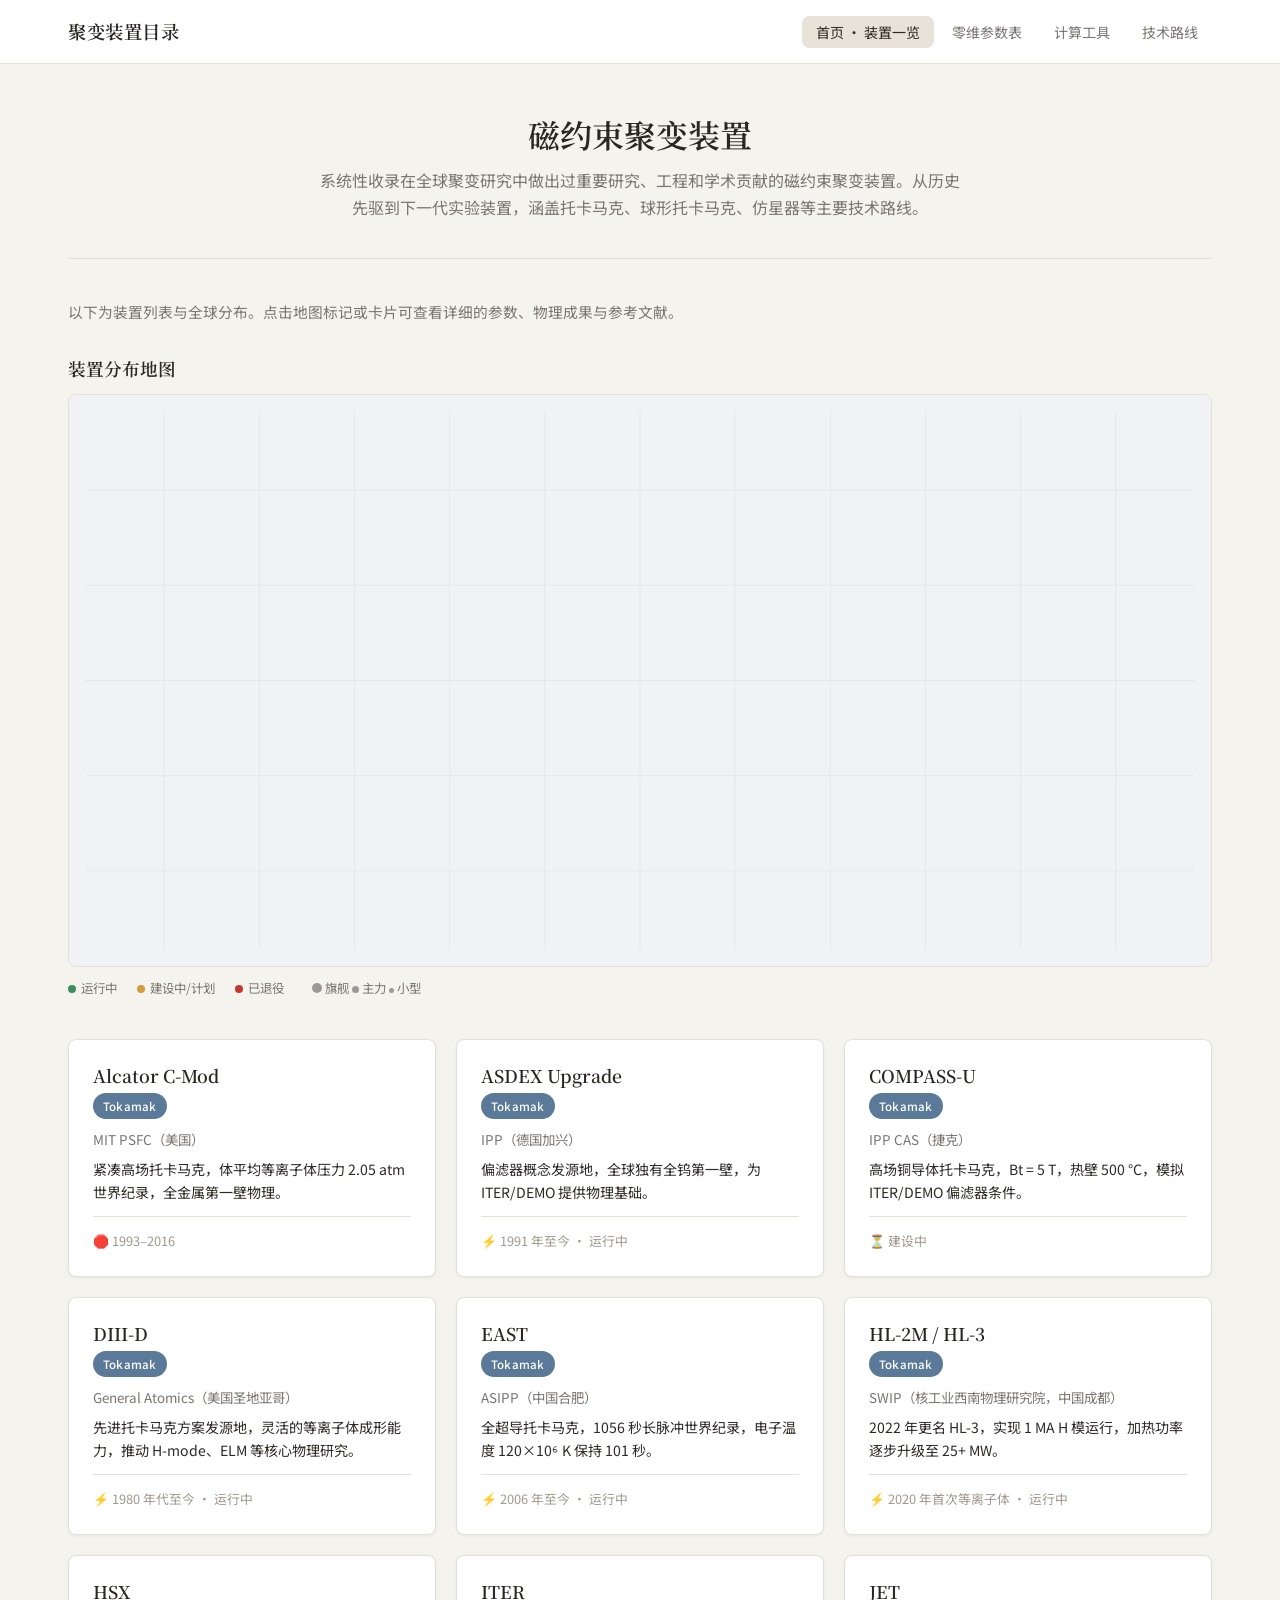
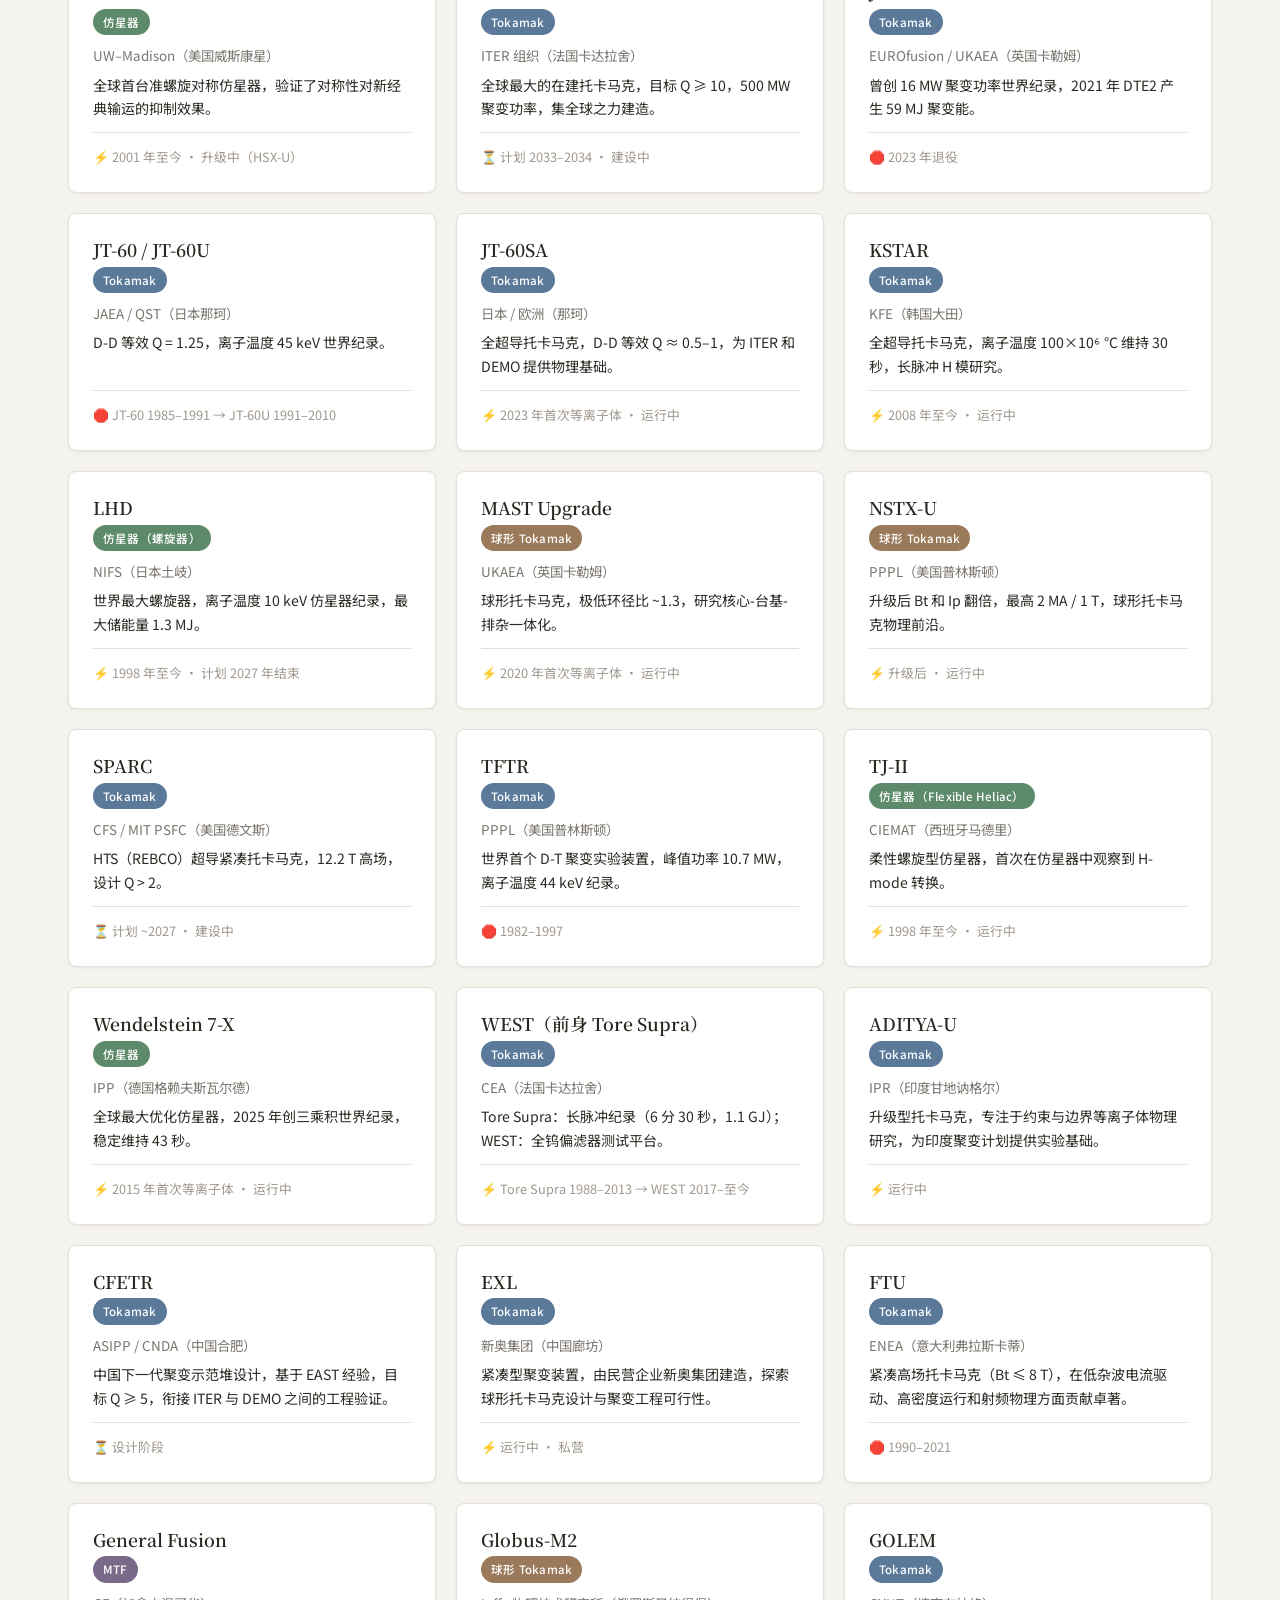
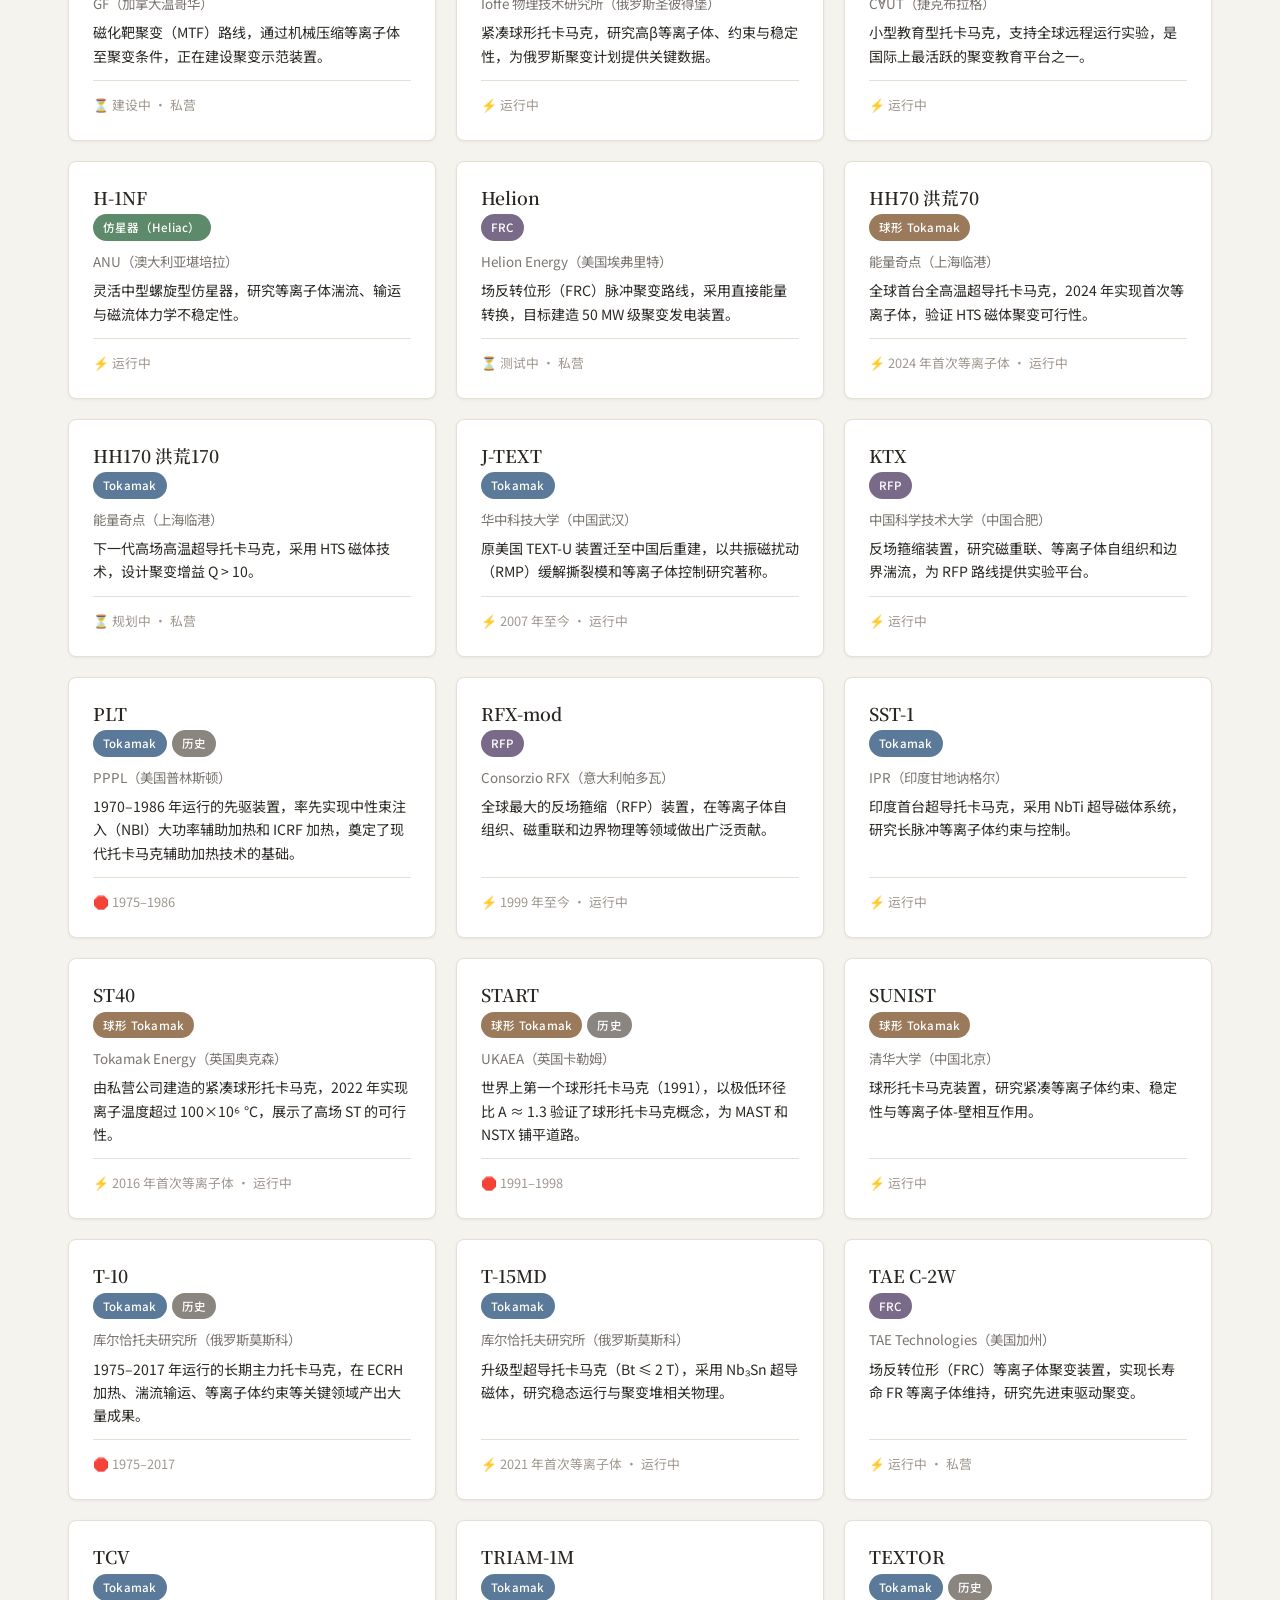
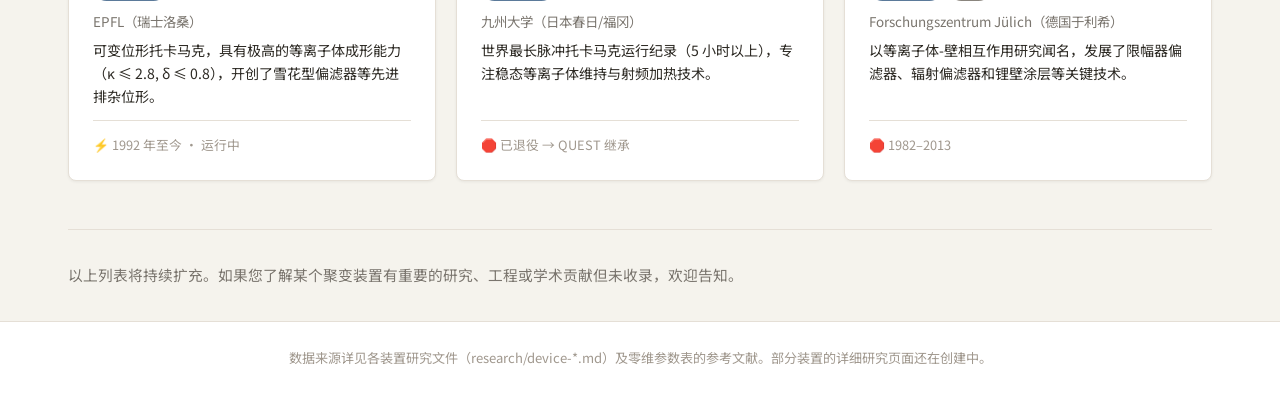
==== index.html @ 0c925d20 "标记加大+白边框+新增TRIAM-1M/EXL 标记尺寸全面增大: large=4, medium=3, small=2.5 (增大~25%) 新增白色描边 (rgba(255,255,255,0.8" ====
<!DOCTYPE html>
<html lang="zh-CN">
<head>
  <meta charset="UTF-8">
  <meta name="viewport" content="width=device-width, initial-scale=1.0">
  <title>聚变装置目录</title>
  <link rel="preconnect" href="https://fonts.googleapis.com">
  <link rel="preconnect" href="https://fonts.gstatic.com" crossorigin>
  <link href="https://fonts.googleapis.com/css2?family=Noto+Sans+SC:wght@400;500;600&family=Noto+Serif+SC:wght@600;700&display=swap" rel="stylesheet">
  <link rel="stylesheet" href="css/style.css">
  <style>
    .tag-alternative { background: #7a6a8a; }
    .tag-frc { background: #8a5a7a; }
  </style>
</head>
<body>
  <header>
    <div class="container">
      <h1><a href="index.html">聚变装置目录</a></h1>
      <nav>
        <ul>
          <li><a href="index.html" class="active">首页 · 装置一览</a></li>
          <li><a href="pages/zero-d-parameters.html">零维参数表</a></li>
          <li><a href="pages/tools.html">计算工具</a></li>
          <li><a href="pages/technology-comparison.html">技术路线</a></li>
        </ul>
      </nav>
    </div>
  </header>

  <main class="container">
    <div class="hero">
      <h2>磁约束聚变装置</h2>
      <p>系统性收录在全球聚变研究中做出过重要研究、工程和学术贡献的磁约束聚变装置。从历史先驱到下一代实验装置，涵盖托卡马克、球形托卡马克、仿星器等主要技术路线。</p>
    </div>

    <div class="section-intro">
      <p>以下为装置列表与全球分布。点击地图标记或卡片可查看详细的参数、物理成果与参考文献。</p>
    </div>

    <!-- ====== Interactive World Map ====== -->
    <div style="margin-bottom:40px;">
      <h3 style="font-size:1.1rem;margin-bottom:12px;">装置分布地图</h3>
      <div id="map-container" style="position:relative;border:1px solid var(--border);border-radius:var(--radius);overflow:hidden;background:#f0f2f5;">
        <svg id="world-map" width="100%" viewBox="-180 -90 360 180" preserveAspectRatio="xMidYMid meet" style="display:block;">
        </svg>
        <!-- Tooltip -->
        <div id="map-tooltip" style="display:none;position:absolute;padding:8px 12px;background:#2d2a24;color:#fff;border-radius:6px;font-size:0.82rem;line-height:1.5;pointer-events:none;z-index:50;box-shadow:0 4px 12px rgba(0,0,0,0.2);max-width:220px;"></div>
      </div>
      <div style="display:flex;gap:20px;flex-wrap:wrap;margin-top:10px;font-size:0.78rem;color:var(--text-secondary);">
        <span><span style="display:inline-block;width:8px;height:8px;border-radius:50%;background:#3d8c5e;margin-right:5px;"></span>运行中</span>
        <span><span style="display:inline-block;width:8px;height:8px;border-radius:50%;background:#d49a3d;margin-right:5px;"></span>建设中/计划</span>
        <span><span style="display:inline-block;width:8px;height:8px;border-radius:50%;background:#c0392b;margin-right:5px;"></span>已退役</span>
        <span style="margin-left:8px;"><span style="display:inline-block;width:10px;height:10px;border-radius:50%;background:#999;margin-right:3px;"></span>旗舰  <span style="display:inline-block;width:7px;height:7px;border-radius:50%;background:#999;margin-right:3px;"></span>主力  <span style="display:inline-block;width:5px;height:5px;border-radius:50%;background:#999;margin-right:3px;"></span>小型</span>
      </div>
    </div>

    <div class="device-grid">
      <!-- ====== Current / Recent ====== -->

      <div class="device-card">
        <h3><a href="../research/device-alcator-cmod.md">Alcator C-Mod</a></h3>
        <div class="tags"><span class="tag tag-tokamak">Tokamak</span></div>
        <div class="org">MIT PSFC（美国）</div>
        <div class="desc">紧凑高场托卡马克，体平均等离子体压力 2.05 atm 世界纪录，全金属第一壁物理。</div>
        <div class="status">🛑 1993–2016</div>
      </div>

      <div class="device-card">
        <h3><a href="../research/device-asdex-u.md">ASDEX Upgrade</a></h3>
        <div class="tags"><span class="tag tag-tokamak">Tokamak</span></div>
        <div class="org">IPP（德国加兴）</div>
        <div class="desc">偏滤器概念发源地，全球独有全钨第一壁，为 ITER/DEMO 提供物理基础。</div>
        <div class="status">⚡ 1991 年至今 · 运行中</div>
      </div>

      <div class="device-card">
        <h3><a href="../research/device-compass-u.md">COMPASS-U</a></h3>
        <div class="tags"><span class="tag tag-tokamak">Tokamak</span></div>
        <div class="org">IPP CAS（捷克）</div>
        <div class="desc">高场铜导体托卡马克，Bt = 5 T，热壁 500 °C，模拟 ITER/DEMO 偏滤器条件。</div>
        <div class="status">⏳ 建设中</div>
      </div>

      <div class="device-card">
        <h3><a href="../research/device-diiid.md">DIII-D</a></h3>
        <div class="tags"><span class="tag tag-tokamak">Tokamak</span></div>
        <div class="org">General Atomics（美国圣地亚哥）</div>
        <div class="desc">先进托卡马克方案发源地，灵活的等离子体成形能力，推动 H-mode、ELM 等核心物理研究。</div>
        <div class="status">⚡ 1980 年代至今 · 运行中</div>
      </div>

      <div class="device-card">
        <h3><a href="../research/device-east.md">EAST</a></h3>
        <div class="tags"><span class="tag tag-tokamak">Tokamak</span></div>
        <div class="org">ASIPP（中国合肥）</div>
        <div class="desc">全超导托卡马克，1056 秒长脉冲世界纪录，电子温度 120×10⁶ K 保持 101 秒。</div>
        <div class="status">⚡ 2006 年至今 · 运行中</div>
      </div>

      <div class="device-card">
        <h3><a href="../research/device-hl2m.md">HL-2M / HL-3</a></h3>
        <div class="tags"><span class="tag tag-tokamak">Tokamak</span></div>
        <div class="org">SWIP（核工业西南物理研究院，中国成都）</div>
        <div class="desc">2022 年更名 HL-3，实现 1 MA H 模运行，加热功率逐步升级至 25+ MW。</div>
        <div class="status">⚡ 2020 年首次等离子体 · 运行中</div>
      </div>

      <div class="device-card">
        <h3><a href="../research/device-hsx.md">HSX</a></h3>
        <div class="tags"><span class="tag tag-stellarator">仿星器</span></div>
        <div class="org">UW–Madison（美国威斯康星）</div>
        <div class="desc">全球首台准螺旋对称仿星器，验证了对称性对新经典输运的抑制效果。</div>
        <div class="status">⚡ 2001 年至今 · 升级中（HSX-U）</div>
      </div>

      <div class="device-card">
        <h3><a href="../research/device-iter.md">ITER</a></h3>
        <div class="tags"><span class="tag tag-tokamak">Tokamak</span></div>
        <div class="org">ITER 组织（法国卡达拉舍）</div>
        <div class="desc">全球最大的在建托卡马克，目标 Q ≥ 10，500 MW 聚变功率，集全球之力建造。</div>
        <div class="status">⏳ 计划 2033–2034 · 建设中</div>
      </div>

      <div class="device-card">
        <h3><a href="../research/device-jet.md">JET</a></h3>
        <div class="tags"><span class="tag tag-tokamak">Tokamak</span></div>
        <div class="org">EUROfusion / UKAEA（英国卡勒姆）</div>
        <div class="desc">曾创 16 MW 聚变功率世界纪录，2021 年 DTE2 产生 59 MJ 聚变能。</div>
        <div class="status">🛑 2023 年退役</div>
      </div>

      <div class="device-card">
        <h3><a href="../research/device-jt60.md">JT-60 / JT-60U</a></h3>
        <div class="tags"><span class="tag tag-tokamak">Tokamak</span></div>
        <div class="org">JAEA / QST（日本那珂）</div>
        <div class="desc">D-D 等效 Q = 1.25，离子温度 45 keV 世界纪录。</div>
        <div class="status">🛑 JT-60 1985–1991 → JT-60U 1991–2010</div>
      </div>

      <div class="device-card">
        <h3><a href="../research/device-jt60sa.md">JT-60SA</a></h3>
        <div class="tags"><span class="tag tag-tokamak">Tokamak</span></div>
        <div class="org">日本 / 欧洲（那珂）</div>
        <div class="desc">全超导托卡马克，D-D 等效 Q ≈ 0.5–1，为 ITER 和 DEMO 提供物理基础。</div>
        <div class="status">⚡ 2023 年首次等离子体 · 运行中</div>
      </div>

      <div class="device-card">
        <h3><a href="../research/device-kstar.md">KSTAR</a></h3>
        <div class="tags"><span class="tag tag-tokamak">Tokamak</span></div>
        <div class="org">KFE（韩国大田）</div>
        <div class="desc">全超导托卡马克，离子温度 100×10⁶ °C 维持 30 秒，长脉冲 H 模研究。</div>
        <div class="status">⚡ 2008 年至今 · 运行中</div>
      </div>

      <div class="device-card">
        <h3><a href="../research/device-lhd.md">LHD</a></h3>
        <div class="tags"><span class="tag tag-stellarator">仿星器（螺旋器）</span></div>
        <div class="org">NIFS（日本土岐）</div>
        <div class="desc">世界最大螺旋器，离子温度 10 keV 仿星器纪录，最大储能量 1.3 MJ。</div>
        <div class="status">⚡ 1998 年至今 · 计划 2027 年结束</div>
      </div>

      <div class="device-card">
        <h3><a href="../research/device-mast-u.md">MAST Upgrade</a></h3>
        <div class="tags"><span class="tag tag-spherical">球形 Tokamak</span></div>
        <div class="org">UKAEA（英国卡勒姆）</div>
        <div class="desc">球形托卡马克，极低环径比 ~1.3，研究核心-台基-排杂一体化。</div>
        <div class="status">⚡ 2020 年首次等离子体 · 运行中</div>
      </div>

      <div class="device-card">
        <h3><a href="../research/device-nstxu.md">NSTX-U</a></h3>
        <div class="tags"><span class="tag tag-spherical">球形 Tokamak</span></div>
        <div class="org">PPPL（美国普林斯顿）</div>
        <div class="desc">升级后 Bt 和 Ip 翻倍，最高 2 MA / 1 T，球形托卡马克物理前沿。</div>
        <div class="status">⚡ 升级后 · 运行中</div>
      </div>

      <div class="device-card">
        <h3><a href="../research/device-sparc.md">SPARC</a></h3>
        <div class="tags"><span class="tag tag-tokamak">Tokamak</span></div>
        <div class="org">CFS / MIT PSFC（美国德文斯）</div>
        <div class="desc">HTS（REBCO）超导紧凑托卡马克，12.2 T 高场，设计 Q > 2。</div>
        <div class="status">⏳ 计划 ~2027 · 建设中</div>
      </div>

      <div class="device-card">
        <h3><a href="../research/device-tftr.md">TFTR</a></h3>
        <div class="tags"><span class="tag tag-tokamak">Tokamak</span></div>
        <div class="org">PPPL（美国普林斯顿）</div>
        <div class="desc">世界首个 D-T 聚变实验装置，峰值功率 10.7 MW，离子温度 44 keV 纪录。</div>
        <div class="status">🛑 1982–1997</div>
      </div>

      <div class="device-card">
        <h3><a href="../research/device-tj2.md">TJ-II</a></h3>
        <div class="tags"><span class="tag tag-stellarator">仿星器（Flexible Heliac）</span></div>
        <div class="org">CIEMAT（西班牙马德里）</div>
        <div class="desc">柔性螺旋型仿星器，首次在仿星器中观察到 H-mode 转换。</div>
        <div class="status">⚡ 1998 年至今 · 运行中</div>
      </div>

      <div class="device-card">
        <h3><a href="../research/device-w7x.md">Wendelstein 7-X</a></h3>
        <div class="tags"><span class="tag tag-stellarator">仿星器</span></div>
        <div class="org">IPP（德国格赖夫斯瓦尔德）</div>
        <div class="desc">全球最大优化仿星器，2025 年创三乘积世界纪录，稳定维持 43 秒。</div>
        <div class="status">⚡ 2015 年首次等离子体 · 运行中</div>
      </div>

      <div class="device-card">
        <h3><a href="../research/device-west.md">WEST（前身 Tore Supra）</a></h3>
        <div class="tags"><span class="tag tag-tokamak">Tokamak</span></div>
        <div class="org">CEA（法国卡达拉舍）</div>
        <div class="desc">Tore Supra：长脉冲纪录（6 分 30 秒，1.1 GJ）；WEST：全钨偏滤器测试平台。</div>
        <div class="status">⚡ Tore Supra 1988–2013 → WEST 2017–至今</div>
      </div>

      <!-- ====== Additional Notable Devices ====== -->

      <div class="device-card">
        <h3>ADITYA-U</h3>
        <div class="tags"><span class="tag tag-tokamak">Tokamak</span></div>
        <div class="org">IPR（印度甘地讷格尔）</div>
        <div class="desc">升级型托卡马克，专注于约束与边界等离子体物理研究，为印度聚变计划提供实验基础。</div>
        <div class="status">⚡ 运行中</div>
      </div>

      <div class="device-card">
        <h3>CFETR</h3>
        <div class="tags"><span class="tag tag-tokamak">Tokamak</span></div>
        <div class="org">ASIPP / CNDA（中国合肥）</div>
        <div class="desc">中国下一代聚变示范堆设计，基于 EAST 经验，目标 Q ≥ 5，衔接 ITER 与 DEMO 之间的工程验证。</div>
        <div class="status">⏳ 设计阶段</div>
      </div>

      <div class="device-card">
        <h3>EXL</h3>
        <div class="tags"><span class="tag tag-tokamak">Tokamak</span></div>
        <div class="org">新奥集团（中国廊坊）</div>
        <div class="desc">紧凑型聚变装置，由民营企业新奥集团建造，探索球形托卡马克设计与聚变工程可行性。</div>
        <div class="status">⚡ 运行中 · 私营</div>
      </div>

      <div class="device-card">
        <h3>FTU</h3>
        <div class="tags"><span class="tag tag-tokamak">Tokamak</span></div>
        <div class="org">ENEA（意大利弗拉斯卡蒂）</div>
        <div class="desc">紧凑高场托卡马克（Bt ≤ 8 T），在低杂波电流驱动、高密度运行和射频物理方面贡献卓著。</div>
        <div class="status">🛑 1990–2021</div>
      </div>

      <div class="device-card">
        <h3>General Fusion</h3>
        <div class="tags"><span class="tag tag-alternative">MTF</span></div>
        <div class="org">GF（加拿大温哥华）</div>
        <div class="desc">磁化靶聚变（MTF）路线，通过机械压缩等离子体至聚变条件，正在建设聚变示范装置。</div>
        <div class="status">⏳ 建设中 · 私营</div>
      </div>

      <div class="device-card">
        <h3>Globus-M2</h3>
        <div class="tags"><span class="tag tag-spherical">球形 Tokamak</span></div>
        <div class="org">Ioffe 物理技术研究所（俄罗斯圣彼得堡）</div>
        <div class="desc">紧凑球形托卡马克，研究高β等离子体、约束与稳定性，为俄罗斯聚变计划提供关键数据。</div>
        <div class="status">⚡ 运行中</div>
      </div>

      <div class="device-card">
        <h3>GOLEM</h3>
        <div class="tags"><span class="tag tag-tokamak">Tokamak</span></div>
        <div class="org">ČVUT（捷克布拉格）</div>
        <div class="desc">小型教育型托卡马克，支持全球远程运行实验，是国际上最活跃的聚变教育平台之一。</div>
        <div class="status">⚡ 运行中</div>
      </div>

      <div class="device-card">
        <h3>H-1NF</h3>
        <div class="tags"><span class="tag tag-stellarator">仿星器（Heliac）</span></div>
        <div class="org">ANU（澳大利亚堪培拉）</div>
        <div class="desc">灵活中型螺旋型仿星器，研究等离子体湍流、输运与磁流体力学不稳定性。</div>
        <div class="status">⚡ 运行中</div>
      </div>

      <div class="device-card">
        <h3>Helion</h3>
        <div class="tags"><span class="tag tag-alternative">FRC</span></div>
        <div class="org">Helion Energy（美国埃弗里特）</div>
        <div class="desc">场反转位形（FRC）脉冲聚变路线，采用直接能量转换，目标建造 50 MW 级聚变发电装置。</div>
        <div class="status">⏳ 测试中 · 私营</div>
      </div>

      <div class="device-card">
        <h3>HH70 洪荒70</h3>
        <div class="tags"><span class="tag tag-spherical">球形 Tokamak</span></div>
        <div class="org">能量奇点（上海临港）</div>
        <div class="desc">全球首台全高温超导托卡马克，2024 年实现首次等离子体，验证 HTS 磁体聚变可行性。</div>
        <div class="status">⚡ 2024 年首次等离子体 · 运行中</div>
      </div>

      <div class="device-card">
        <h3>HH170 洪荒170</h3>
        <div class="tags"><span class="tag tag-tokamak">Tokamak</span></div>
        <div class="org">能量奇点（上海临港）</div>
        <div class="desc">下一代高场高温超导托卡马克，采用 HTS 磁体技术，设计聚变增益 Q > 10。</div>
        <div class="status">⏳ 规划中 · 私营</div>
      </div>

      <div class="device-card">
        <h3>J-TEXT</h3>
        <div class="tags"><span class="tag tag-tokamak">Tokamak</span></div>
        <div class="org">华中科技大学（中国武汉）</div>
        <div class="desc">原美国 TEXT-U 装置迁至中国后重建，以共振磁扰动（RMP）缓解撕裂模和等离子体控制研究著称。</div>
        <div class="status">⚡ 2007 年至今 · 运行中</div>
      </div>

      <div class="device-card">
        <h3>KTX</h3>
        <div class="tags"><span class="tag tag-rfp">RFP</span></div>
        <div class="org">中国科学技术大学（中国合肥）</div>
        <div class="desc">反场箍缩装置，研究磁重联、等离子体自组织和边界湍流，为 RFP 路线提供实验平台。</div>
        <div class="status">⚡ 运行中</div>
      </div>

      <div class="device-card">
        <h3>PLT</h3>
        <div class="tags"><span class="tag tag-tokamak">Tokamak</span><span class="tag tag-historical">历史</span></div>
        <div class="org">PPPL（美国普林斯顿）</div>
        <div class="desc">1970–1986 年运行的先驱装置，率先实现中性束注入（NBI）大功率辅助加热和 ICRF 加热，奠定了现代托卡马克辅助加热技术的基础。</div>
        <div class="status">🛑 1975–1986</div>
      </div>

      <div class="device-card">
        <h3>RFX-mod</h3>
        <div class="tags"><span class="tag tag-rfp">RFP</span></div>
        <div class="org">Consorzio RFX（意大利帕多瓦）</div>
        <div class="desc">全球最大的反场箍缩（RFP）装置，在等离子体自组织、磁重联和边界物理等领域做出广泛贡献。</div>
        <div class="status">⚡ 1999 年至今 · 运行中</div>
      </div>

      <div class="device-card">
        <h3>SST-1</h3>
        <div class="tags"><span class="tag tag-tokamak">Tokamak</span></div>
        <div class="org">IPR（印度甘地讷格尔）</div>
        <div class="desc">印度首台超导托卡马克，采用 NbTi 超导磁体系统，研究长脉冲等离子体约束与控制。</div>
        <div class="status">⚡ 运行中</div>
      </div>

      <div class="device-card">
        <h3>ST40</h3>
        <div class="tags"><span class="tag tag-spherical">球形 Tokamak</span></div>
        <div class="org">Tokamak Energy（英国奥克森）</div>
        <div class="desc">由私营公司建造的紧凑球形托卡马克，2022 年实现离子温度超过 100×10⁶ °C，展示了高场 ST 的可行性。</div>
        <div class="status">⚡ 2016 年首次等离子体 · 运行中</div>
      </div>

      <div class="device-card">
        <h3>START</h3>
        <div class="tags"><span class="tag tag-spherical">球形 Tokamak</span><span class="tag tag-historical">历史</span></div>
        <div class="org">UKAEA（英国卡勒姆）</div>
        <div class="desc">世界上第一个球形托卡马克（1991），以极低环径比 A ≈ 1.3 验证了球形托卡马克概念，为 MAST 和 NSTX 铺平道路。</div>
        <div class="status">🛑 1991–1998</div>
      </div>

      <div class="device-card">
        <h3>SUNIST</h3>
        <div class="tags"><span class="tag tag-spherical">球形 Tokamak</span></div>
        <div class="org">清华大学（中国北京）</div>
        <div class="desc">球形托卡马克装置，研究紧凑等离子体约束、稳定性与等离子体-壁相互作用。</div>
        <div class="status">⚡ 运行中</div>
      </div>

      <div class="device-card">
        <h3>T-10</h3>
        <div class="tags"><span class="tag tag-tokamak">Tokamak</span><span class="tag tag-historical">历史</span></div>
        <div class="org">库尔恰托夫研究所（俄罗斯莫斯科）</div>
        <div class="desc">1975–2017 年运行的长期主力托卡马克，在 ECRH 加热、湍流输运、等离子体约束等关键领域产出大量成果。</div>
        <div class="status">🛑 1975–2017</div>
      </div>

      <div class="device-card">
        <h3>T-15MD</h3>
        <div class="tags"><span class="tag tag-tokamak">Tokamak</span></div>
        <div class="org">库尔恰托夫研究所（俄罗斯莫斯科）</div>
        <div class="desc">升级型超导托卡马克（Bt ≤ 2 T），采用 Nb₃Sn 超导磁体，研究稳态运行与聚变堆相关物理。</div>
        <div class="status">⚡ 2021 年首次等离子体 · 运行中</div>
      </div>

      <div class="device-card">
        <h3>TAE C-2W</h3>
        <div class="tags"><span class="tag tag-alternative">FRC</span></div>
        <div class="org">TAE Technologies（美国加州）</div>
        <div class="desc">场反转位形（FRC）等离子体聚变装置，实现长寿命 FR 等离子体维持，研究先进束驱动聚变。</div>
        <div class="status">⚡ 运行中 · 私营</div>
      </div>

      <div class="device-card">
        <h3>TCV</h3>
        <div class="tags"><span class="tag tag-tokamak">Tokamak</span></div>
        <div class="org">EPFL（瑞士洛桑）</div>
        <div class="desc">可变位形托卡马克，具有极高的等离子体成形能力（κ ≤ 2.8, δ ≤ 0.8），开创了雪花型偏滤器等先进排杂位形。</div>
        <div class="status">⚡ 1992 年至今 · 运行中</div>
      </div>

      <div class="device-card">
        <h3>TRIAM-1M</h3>
        <div class="tags"><span class="tag tag-tokamak">Tokamak</span></div>
        <div class="org">九州大学（日本春日/福冈）</div>
        <div class="desc">世界最长脉冲托卡马克运行纪录（5 小时以上），专注稳态等离子体维持与射频加热技术。</div>
        <div class="status">🛑 已退役 → QUEST 继承</div>
      </div>

      <div class="device-card">
        <h3>TEXTOR</h3>
        <div class="tags"><span class="tag tag-tokamak">Tokamak</span><span class="tag tag-historical">历史</span></div>
        <div class="org">Forschungszentrum Jülich（德国于利希）</div>
        <div class="desc">以等离子体-壁相互作用研究闻名，发展了限幅器偏滤器、辐射偏滤器和锂壁涂层等关键技术。</div>
        <div class="status">🛑 1982–2013</div>
      </div>

    </div>

    <div class="section-intro" style="margin-top: 48px; padding-top: 32px; border-top: 1px solid var(--border);">
      <p>以上列表将持续扩充。如果您了解某个聚变装置有重要的研究、工程或学术贡献但未收录，欢迎告知。</p>
    </div>

  </main>

  <footer>
    <p>数据来源详见各装置研究文件（research/device-*.md）及零维参数表的参考文献。部分装置的详细研究页面还在创建中。</p>
  </footer>

  <script>
  'use strict';

  /* ==================================================================
   *  装置世界地图 — Natural Earth 110m 海岸线 + 交互式标记
   * ================================================================ */

  /* ---- 装置数据 (名称, 经度, 纬度, 链接, 状态标记) ---- */
  /* ---- 装置数据 (按规模分级, 同址错开, 含新增装置) ---- */
  var DEVICES = [
    // ===== large: 旗舰级 =====
    {name:'ITER',        lon:5.76,  lat:43.69, href:'../research/device-iter.md',  org:'Cadarache',       status:'building', size:'large'},
    {name:'JET',         lon:-1.23, lat:51.66, href:'../research/device-jet.md',   org:'Culham, UK',      status:'retired',  size:'large'},
    {name:'W7‑X',        lon:13.39, lat:54.09, href:'../research/device-w7x.md',   org:'IPP Greifswald',  status:'active',   size:'large'},
    {name:'LHD',         lon:137.18,lat:35.35, href:'../research/device-lhd.md',   org:'NIFS, Toki',      status:'active',   size:'large'},
    {name:'JT‑60SA',     lon:140.48,lat:36.46, href:'../research/device-jt60sa.md',org:'Naka, Japan',     status:'active',   size:'large'},
    {name:'EAST',        lon:117.28,lat:31.85, href:'../research/device-east.md',  org:'ASIPP, Hefei',    status:'active',   size:'large'},
    {name:'SPARC',       lon:-71.61,lat:42.53, href:'../research/device-sparc.md', org:'CFS, Devens',     status:'building', size:'large'},
    {name:'DIII‑D',      lon:-117.23,lat:32.88,href:'../research/device-diiid.md', org:'GA, San Diego',   status:'active',   size:'large'},
    {name:'KSTAR',       lon:127.38,lat:36.36, href:'../research/device-kstar.md', org:'KFE, Daejeon',    status:'active',   size:'large'},

    // ===== medium: 主力装置 =====
    {name:'ASDEX Upgrade',lon:11.67,lat:48.26, href:'../research/device-asdex-u.md',org:'IPP Garching',   status:'active',  size:'medium'},
    {name:'Alcator C‑Mod',lon:-71.09,lat:42.36,href:'../research/device-alcator-cmod.md',org:'MIT PSFC', status:'retired',size:'medium'},
    {name:'NSTX‑U',      lon:-74.68,lat:40.33, href:'../research/device-nstxu.md', org:'PPPL, Princeton',status:'active',  size:'medium'},
    {name:'MAST Upgrade', lon:-1.26,lat:51.65, href:'../research/device-mast-u.md',org:'Culham, UK',      status:'active',  size:'medium'},
    {name:'HL‑2M/HL‑3',  lon:103.99,lat:30.57, href:'../research/device-hl2m.md',  org:'SWIP, Chengdu',  status:'active',  size:'medium'},
    {name:'TCV',         lon:6.57, lat:46.52, href:'../research/device-tcv.md',    org:'EPFL, Lausanne', status:'active',  size:'medium'},
    {name:'WEST',        lon:5.74, lat:43.68, href:'../research/device-west.md',   org:'CEA Cadarache',  status:'active',  size:'medium'},
    {name:'RFX‑mod',     lon:11.90,lat:45.41, href:'../research/device-rfx-mod.md',org:'CNR, Padova',    status:'active',  size:'medium'},
    {name:'COMPASS‑U',   lon:14.47,lat:50.08, href:'../research/device-compass-u.md',org:'IPP CAS, Praha',status:'building',size:'medium'},
    {name:'T‑15MD',      lon:37.60,lat:55.73, href:'../research/device-t15md.md',  org:'Kurchatov',      status:'active',  size:'medium'},
    {name:'SST‑1',       lon:72.62,lat:23.19, href:'../research/device-sst1.md',   org:'IPR, Gandhinagar',status:'active',size:'medium'},
    {name:'Globus‑M2',   lon:30.32,lat:59.97, href:'../research/device-globus-m2.md',org:'Ioffe, SPb',   status:'active',  size:'medium'},
    {name:'CFETR',       lon:117.26,lat:31.83, href:'../research/device-cfetr.md', org:'ASIPP / CNDA',   status:'building',size:'medium'},

    // ===== small: 历史/小型/专项 =====
    {name:'JT‑60U',      lon:140.46,lat:36.47, href:'../research/device-jt60.md',  org:'JAEA, Naka',     status:'retired', size:'small'},
    {name:'TFTR',        lon:-74.70,lat:40.37, href:'../research/device-tftr.md',  org:'PPPL, Princeton',status:'retired', size:'small'},
    {name:'TJ‑II',       lon:-3.69, lat:40.46, href:'../research/device-tj2.md',   org:'CIEMAT, Madrid', status:'active',  size:'small'},
    {name:'FTU',         lon:12.68, lat:41.81, href:'../research/device-ftu.md',   org:'ENEA, Frascati', status:'retired', size:'small'},
    {name:'HSX',         lon:-89.41,lat:43.07, href:'../research/device-hsx.md',   org:'UW‑Madison',     status:'active',  size:'small'},
    {name:'J‑TEXT',      lon:114.32,lat:30.52, href:'../research/device-jtext.md', org:'HUST, Wuhan',    status:'active',  size:'small'},
    {name:'ST40',        lon:-1.26, lat:51.75, href:'../research/device-st40.md',  org:'Tokamak Energy', status:'active',  size:'small'},
    {name:'T‑10',        lon:37.62, lat:55.75, href:'../research/device-t10.md',   org:'Kurchatov',      status:'retired', size:'small'},
    {name:'TEXTOR',      lon:6.36,  lat:50.92, href:'../research/device-textor.md',org:'FZ Jülich',      status:'retired', size:'small'},
    {name:'PLT',         lon:-74.65,lat:40.35, href:'../research/device-plt.md',   org:'PPPL, Princeton',status:'retired', size:'small'},
    {name:'START',       lon:-1.28, lat:51.64, href:'../research/device-start.md', org:'Culham, UK',     status:'retired', size:'small'},
    {name:'ADITYA‑U',    lon:72.63, lat:23.20, href:'../research/device-aditya.md',org:'IPR, Gandhinagar',status:'active',size:'small'},
    {name:'SUNIST',      lon:116.33,lat:40.00, href:'../research/device-sunist.md',org:'Tsinghua, Beijing',status:'active',size:'small'},
    {name:'HH70 洪荒70', lon:121.93,lat:30.88, href:'../research/device-hh70.md',  org:'能量奇点, 上海临港', status:'active',  size:'small'},
    {name:'HH170 洪荒170',lon:121.91,lat:30.87, href:'../research/device-hh170.md', org:'能量奇点, 上海临港', status:'building',size:'small'},
    {name:'KTX',         lon:117.27,lat:31.84, href:'../research/device-ktx.md',   org:'USTC, Hefei',    status:'active',  size:'small'},
    {name:'H‑1NF',       lon:149.10,lat:-35.27,href:'../research/device-h1nf.md',  org:'ANU, Canberra',  status:'active',  size:'small'},
    {name:'TAE C‑2W',    lon:-117.66,lat:33.68,href:'../research/device-tae.md',   org:'TAE, Foothill Ranch',status:'active',size:'small'},
    {name:'Helion',      lon:-122.20,lat:47.98,href:'../research/device-helion.md', org:'Helion, Everett',status:'building',size:'small'},
    {name:'General Fusion',lon:-123.12,lat:49.28,href:'../research/device-gf.md',  org:'GF, Vancouver',  status:'building',size:'small'},
    {name:'GOLEM',       lon:14.42, lat:50.10, href:'../research/device-golem.md', org:'ČVUT, Prague',   status:'active',  size:'small'},
    {name:'TRIAM‑1M',    lon:130.47,lat:33.53, href:'../research/device-triam.md',  org:'九州大学, 福冈',   status:'retired',size:'small'},
    {name:'EXL',         lon:116.70,lat:39.52, href:'../research/device-exl.md',    org:'新奥集团, 廊坊',   status:'active',  size:'small'}
  ];

  /* ---- 标记大小: 缩小尺寸减少重叠 ---- */
  var SIZE_R = { large: 4, medium: 3, small: 2.5 };

  /* ---- 状态颜色 ---- */
  var STATUS_COLORS = {
    active:   '#3d8c5e',
    building: '#d49a3d',
    retired:  '#c0392b'
  };
  var STATUS_LABELS = {
    active:   '⚡ 运行中',
    building: '⏳ 建设中/计划',
    retired:  '🛑 已退役'
  };

  /* ---- 地图渲染 ---- */
  function renderMap() {
    var svg = document.getElementById('world-map');
    if (!svg) return;
    var ns = 'http://www.w3.org/2000/svg';
    svg.innerHTML = '';
    var tooltip = document.getElementById('map-tooltip');
    var container = document.getElementById('map-container');

    // ---- 经纬网格 ----
    var gridG = svg.appendChild(document.createElementNS(ns, 'g'));
    gridG.setAttribute('stroke', '#e0e2df'); gridG.setAttribute('stroke-width', '0.2');
    for (var lon = -180; lon <= 180; lon += 30) {
      var l = document.createElementNS(ns, 'line');
      l.setAttribute('x1', lon); l.setAttribute('y1', -85);
      l.setAttribute('x2', lon); l.setAttribute('y2', 85);
      gridG.appendChild(l);
    }
    for (var lat = -60; lat <= 60; lat += 30) {
      var l = document.createElementNS(ns, 'line');
      l.setAttribute('x1', -175); l.setAttribute('y1', -lat);
      l.setAttribute('x2', 175); l.setAttribute('y2', -lat);
      gridG.appendChild(l);
    }

    // ---- 海岸线 (加载自外置数据) ----
    var coastPath = svg.appendChild(document.createElementNS(ns, 'path'));
    coastPath.setAttribute('fill', '#d5d8d3');
    coastPath.setAttribute('stroke', '#b8bbb6');
    coastPath.setAttribute('stroke-width', '0.3');
    coastPath.setAttribute('stroke-linejoin', 'round');

    function placeMarkers() {
      var sc = STATUS_COLORS;
      DEVICES.forEach(function(d) {
        var g = document.createElementNS(ns, 'g');
        g.style.cursor = 'pointer';
        var cx = d.lon, cy = -d.lat;
        var color = sc[d.status] || sc.active;
        var rB = SIZE_R[d.size] || SIZE_R.small;

        // Hover 光晕 (半透明显示)
        var halo = g.appendChild(document.createElementNS(ns, 'circle'));
        halo.setAttribute('cx',cx); halo.setAttribute('cy',cy);
        halo.setAttribute('r', rB * 3); halo.setAttribute('fill',color);
        halo.setAttribute('opacity','0'); halo.style.transition='opacity 0.2s';

        // 主标记圆 (白色描边增强对比度)
        var c = g.appendChild(document.createElementNS(ns, 'circle'));
        c.setAttribute('cx',cx); c.setAttribute('cy',cy);
        c.setAttribute('r', rB); c.setAttribute('fill',color);
        c.setAttribute('stroke','rgba(255,255,255,0.8)'); c.setAttribute('stroke-width','0.8');
        c.style.transition='r 0.15s';

        // 点击区域
        var hit = g.appendChild(document.createElementNS(ns, 'circle'));
        hit.setAttribute('cx',cx); hit.setAttribute('cy',cy);
        hit.setAttribute('r', rB * 4); hit.setAttribute('fill','transparent');

        g.addEventListener('mouseenter', function() {
          c.setAttribute('r', rB * 1.5);
          halo.setAttribute('opacity','0.25');
          tooltip.innerHTML = '<div style="font-weight:600;margin-bottom:2px;">'+d.name+'</div>'
            +'<div style="font-size:0.76rem;opacity:0.8;">'+d.org+'</div>'
            +'<div style="font-size:0.76rem;margin-top:2px;">'+(STATUS_LABELS[d.status]||'')+'</div>';
          tooltip.style.display='block';
        });
        g.addEventListener('mousemove', function(e) {
          var rect = container.getBoundingClientRect();
          var x = e.clientX - rect.left + 16, y = e.clientY - rect.top - 12;
          var tw = Math.min(tooltip.offsetWidth||200, 220);
          var th = tooltip.offsetHeight||60;
          if (x+tw > rect.width-8) x = e.clientX - rect.left - tw - 16;
          if (y+th > rect.height-8) y = rect.height - th - 8;
          if (y < 8) y = 8;
          tooltip.style.left = x+'px'; tooltip.style.top = y+'px';
        });
        g.addEventListener('mouseleave', function() {
          c.setAttribute('r', rB);
          halo.setAttribute('opacity','0');
          tooltip.style.display='none';
        });
        g.addEventListener('click', function() { window.location.href = d.href; });
        svg.appendChild(g);
      });
    }

    // 异步加载海岸线数据
    var xhr = new XMLHttpRequest();
    xhr.open('GET', 'data/world-coastlines.json', true);
    xhr.onload = function() {
      if (xhr.status !== 200) { placeMarkers(); return; }
      try {
        var rings = JSON.parse(xhr.responseText);
        var d = '';
        for (var i = 0; i < rings.length; i++) {
          var ring = rings[i];
          if (ring.length < 10) continue;
          d += 'M ';
          for (var j = 0; j < ring.length; j++) {
            d += ring[j][0].toFixed(2) + ',' + (-ring[j][1]).toFixed(2);
            if (j < ring.length - 1) d += ' L ';
          }
          d += ' Z ';
        }
        coastPath.setAttribute('d', d);
      } catch(e) { /* fallback: no coastlines */ }
      placeMarkers();
    };
    xhr.onerror = placeMarkers;
    xhr.send();
  }

  window.addEventListener('DOMContentLoaded', renderMap);
  window.addEventListener('resize', renderMap);
  </script>
</body>
</html>
---- css/style.css ----
/* ============================================
   聚变装置目录 — 样式表 v2
   ============================================ */

:root {
  --bg: #f5f3ed;
  --surface: #ffffff;
  --text: #2d2a24;
  --text-secondary: #7a756e;
  --text-tertiary: #a0988e;
  --border: #e5dfd6;
  --accent: #7a5c3d;
  --accent-light: #ad9278;
  --accent-subtle: #e8e2d8;
  --heading: #2a2620;
  --shadow-sm: 0 1px 3px rgba(0,0,0,0.06);
  --shadow-md: 0 4px 12px rgba(0,0,0,0.06);
  --radius: 8px;

  /* Status colors */
  --status-building: #b8913d;
  --status-operational: #4a8c6e;
  --status-retired: #8a857e;

  /* Tag colors - muted */
  --tag-tokamak: #5b7a9a;
  --tag-stellarator: #5d8a6a;
  --tag-spherical: #9a7a5a;
  --tag-rfp: #7a6a8a;
  --tag-historical: #8a857e;
}

* {
  margin: 0;
  padding: 0;
  box-sizing: border-box;
}

body {
  font-family: "Noto Sans SC", "Inter", -apple-system, BlinkMacSystemFont, "Segoe UI", "PingFang SC", "Microsoft YaHei", sans-serif;
  background: var(--bg);
  color: var(--text);
  line-height: 1.8;
  font-size: 15px;
  -webkit-font-smoothing: antialiased;
}

h1, h2, h3, h4, h5, h6 {
  font-family: "Noto Serif SC", Georgia, "Times New Roman", serif;
  font-weight: 600;
  color: var(--heading);
  line-height: 1.4;
}

.container {
  max-width: 1200px;
  margin: 0 auto;
  padding: 0 28px;
}

/* ---- Header ---- */
header {
  background: var(--surface);
  border-bottom: 1px solid var(--border);
  padding: 18px 0;
  position: sticky;
  top: 0;
  z-index: 100;
}

header .container {
  display: flex;
  align-items: center;
  justify-content: space-between;
  flex-wrap: wrap;
  gap: 8px;
}

header h1 {
  font-size: 1.15rem;
  letter-spacing: 0.03em;
}

header h1 a {
  color: var(--heading);
  text-decoration: none;
}

header h1 a:hover {
  color: var(--accent);
}

header nav ul {
  list-style: none;
  display: flex;
  gap: 4px;
}

header nav ul li a {
  color: var(--text-secondary);
  text-decoration: none;
  padding: 6px 14px;
  border-radius: var(--radius);
  font-size: 0.88rem;
  transition: background 0.2s, color 0.2s;
}

header nav ul li a:hover,
header nav ul li a.active {
  background: var(--accent-subtle);
  color: var(--text);
}

/* ---- Main ---- */
main {
  padding: 44px 0 64px;
}

/* ---- Hero ---- */
.hero {
  text-align: center;
  padding: 48px 20px 36px;
  border-bottom: 1px solid var(--border);
  margin-bottom: 40px;
}

.hero h2 {
  font-size: 2rem;
  font-weight: 600;
  color: var(--heading);
  margin-bottom: 10px;
}

.hero p {
  font-size: 1rem;
  color: var(--text-secondary);
  max-width: 640px;
  margin: 0 auto;
  line-height: 1.7;
}

/* ---- Section Intro ---- */
.section-intro {
  margin-bottom: 32px;
}

.section-intro p {
  color: var(--text-secondary);
  font-size: 0.92rem;
}

/* ---- Device Grid ---- */
.device-grid {
  display: grid;
  grid-template-columns: repeat(auto-fill, minmax(300px, 1fr));
  gap: 20px;
}

.device-card {
  background: var(--surface);
  border: 1px solid var(--border);
  border-radius: var(--radius);
  padding: 24px;
  transition: box-shadow 0.25s, transform 0.2s;
  display: flex;
  flex-direction: column;
  box-shadow: var(--shadow-sm);
}

.device-card:hover {
  box-shadow: var(--shadow-md);
  transform: translateY(-3px);
  border-color: var(--accent-light);
}

.device-card h3 {
  font-size: 1.1rem;
  margin-bottom: 4px;
}

.device-card h3 a {
  color: var(--heading);
  text-decoration: none;
}

.device-card h3 a:hover {
  color: var(--accent);
}

.device-card .name-sub {
  font-size: 0.82rem;
  color: var(--text-tertiary);
  margin-bottom: 8px;
}

.device-card .tags {
  margin-bottom: 10px;
  display: flex;
  flex-wrap: wrap;
  gap: 5px;
}

.device-card .tags .tag {
  display: inline-block;
  font-size: 0.72rem;
  padding: 3px 10px;
  border-radius: 20px;
  color: #fff;
  font-weight: 500;
  letter-spacing: 0.02em;
}

.tag-tokamak { background: var(--tag-tokamak); }
.tag-stellarator { background: var(--tag-stellarator); }
.tag-spherical { background: var(--tag-spherical); }
.tag-rfp { background: var(--tag-rfp); }
.tag-historical { background: var(--tag-historical); }

.device-card .org {
  font-size: 0.84rem;
  color: var(--text-secondary);
  margin-bottom: 8px;
  line-height: 1.5;
}

.device-card .desc {
  font-size: 0.88rem;
  color: var(--text);
  flex-grow: 1;
  line-height: 1.65;
  margin-bottom: 12px;
}

.device-card .status {
  font-size: 0.8rem;
  color: var(--text-tertiary);
  padding-top: 12px;
  border-top: 1px solid var(--border);
}

.device-card .status .coming-soon {
  font-style: italic;
  color: var(--accent-light);
}

/* ---- Placeholder Card ---- */
.device-card.placeholder {
  border-style: dashed;
  background: transparent;
}

.device-card.placeholder:hover {
  transform: none;
  border-color: var(--border);
  box-shadow: none;
}

/* ---- Table ---- */
.table-wrapper {
  overflow-x: auto;
  margin: 16px 0 32px;
  border: 1px solid var(--border);
  border-radius: var(--radius);
}

table {
  width: 100%;
  border-collapse: collapse;
  font-size: 0.84rem;
}

thead th {
  background: var(--surface);
  color: var(--text);
  padding: 10px 10px;
  text-align: center;
  font-weight: 600;
  border: 1px solid var(--border);
  white-space: nowrap;
  cursor: pointer;
  user-select: none;
  transition: background 0.15s;
}

thead th:hover {
  background: var(--accent-subtle);
}

thead th .sort-indicator {
  display: inline-block;
  margin-left: 4px;
  font-size: 0.7rem;
  color: var(--text-tertiary);
  transition: color 0.15s;
}

thead th.sorted-asc,
thead th.sorted-desc {
  background: var(--accent-subtle) !important;
}

thead th.sorted-asc .sort-indicator,
thead th.sorted-desc .sort-indicator {
  color: var(--accent);
  font-weight: 700;
  font-size: 0.78rem;
}

thead th.group-header {
  background: var(--accent-subtle);
  color: var(--heading);
}

tbody td {
  padding: 7px 10px;
  border: 1px solid var(--border);
  text-align: center;
}

tbody tr:nth-child(even) {
  background: #faf8f5;
}

tbody tr:hover {
  background: var(--accent-subtle);
}

tbody td.label {
  text-align: left;
  font-weight: 500;
  background: #f0ede6;
  position: sticky;
  left: 0;
  z-index: 5;
  white-space: nowrap;
}

tbody td sup.cite {
  font-size: 0.6rem;
  color: var(--text-tertiary);
  vertical-align: super;
  line-height: 1;
  margin-left: 1px;
}

/* ---- Filter Bar ---- */
.filter-bar {
  display: flex;
  align-items: center;
  flex-wrap: wrap;
  gap: 8px;
  margin-bottom: 24px;
  padding: 16px 20px;
  background: var(--surface);
  border: 1px solid var(--border);
  border-radius: var(--radius);
}

.filter-label {
  font-size: 0.88rem;
  color: var(--text-secondary);
  font-weight: 500;
  margin-right: 4px;
}

.filter-chip {
  display: inline-flex;
  align-items: center;
  gap: 5px;
  font-size: 0.84rem;
  padding: 6px 16px;
  border-radius: 20px;
  cursor: pointer;
  user-select: none;
  transition: all 0.2s;
  border: 1px solid var(--border);
  color: var(--text-secondary);
  background: var(--surface);
}

.filter-chip input {
  display: none;
}

.filter-chip.active {
  background: var(--accent);
  color: #fff;
  border-color: var(--accent);
}

.filter-chip:not(.active):hover {
  border-color: var(--accent-light);
  color: var(--text);
}

/* ---- Status Legend ---- */
.status-legend {
  display: flex;
  flex-wrap: wrap;
  gap: 16px;
  margin-bottom: 24px;
  padding: 14px 20px;
  background: var(--surface);
  border: 1px solid var(--border);
  border-radius: var(--radius);
  font-size: 0.84rem;
  color: var(--text-secondary);
}

.status-legend .legend-item {
  display: flex;
  align-items: center;
  gap: 7px;
}

.status-legend .legend-dot {
  display: inline-block;
  width: 10px;
  height: 10px;
  border-radius: 50%;
}

.legend-dot.building { background: var(--status-building); }
.legend-dot.operational { background: var(--status-operational); }
.legend-dot.retired { background: var(--status-retired); }

/* ---- Status row indicators ---- */
tbody tr[data-status="building"] td.label {
  border-left: 4px solid var(--status-building);
}

tbody tr[data-status="operational"] td.label {
  border-left: 4px solid var(--status-operational);
}

tbody tr[data-status="retired"] td.label {
  border-left: 4px solid var(--status-retired);
}

tbody tr[data-status="building"]:hover td.label {
  background: #f5e7d0;
}

tbody tr[data-status="operational"]:hover td.label {
  background: #d4e8da;
}

tbody tr[data-status="retired"]:hover td.label {
  background: #e8e6e2;
}

.status-dot {
  display: inline-block;
  width: 9px;
  height: 9px;
  border-radius: 50%;
  margin-right: 6px;
  vertical-align: middle;
  flex-shrink: 0;
}

.status-dot.building { background: var(--status-building); }
.status-dot.operational { background: var(--status-operational); }
.status-dot.retired { background: var(--status-retired); }

/* ---- Sub-table captions ---- */
.subtable-caption {
  text-align: center;
  font-size: 1.05rem;
  font-weight: 600;
  padding: 12px;
  background: var(--accent-subtle);
  color: var(--heading);
  border: 1px solid var(--border);
  border-bottom: none;
  margin-top: 36px;
}

.subtable-caption:first-of-type {
  margin-top: 0;
}

/* ---- Footnotes ---- */
.references {
  margin-top: 40px;
  padding: 24px;
  background: var(--surface);
  border: 1px solid var(--border);
  border-radius: var(--radius);
  box-shadow: var(--shadow-sm);
}

.references h3 {
  margin-top: 0;
  font-size: 1.1rem;
}

.references h4 {
  font-family: "Noto Sans SC", sans-serif;
  font-weight: 600;
  font-size: 0.9rem;
  margin-top: 20px;
  margin-bottom: 6px;
  color: var(--accent);
}

.references ol {
  font-size: 0.82rem;
  margin: 6px 0 0 18px;
  color: var(--text-secondary);
}

.references ol li {
  margin-bottom: 4px;
  word-break: break-all;
}

/* ---- Footer ---- */
footer {
  background: var(--surface);
  border-top: 1px solid var(--border);
  color: var(--text-tertiary);
  padding: 24px 0;
  text-align: center;
  font-size: 0.82rem;
}

footer p {
  margin: 0;
}

/* ---- Responsive ---- */
@media (max-width: 768px) {
  header .container {
    flex-direction: column;
    gap: 10px;
    text-align: center;
  }

  .device-grid {
    grid-template-columns: 1fr;
  }

  .hero {
    padding: 36px 16px 28px;
  }

  .hero h2 {
    font-size: 1.5rem;
  }

  .container {
    padding: 0 16px;
  }
}

/* ---- Print ---- */
@media print {
  header { position: static; }
  .device-card:hover { transform: none; box-shadow: none; border-color: var(--border); }
}
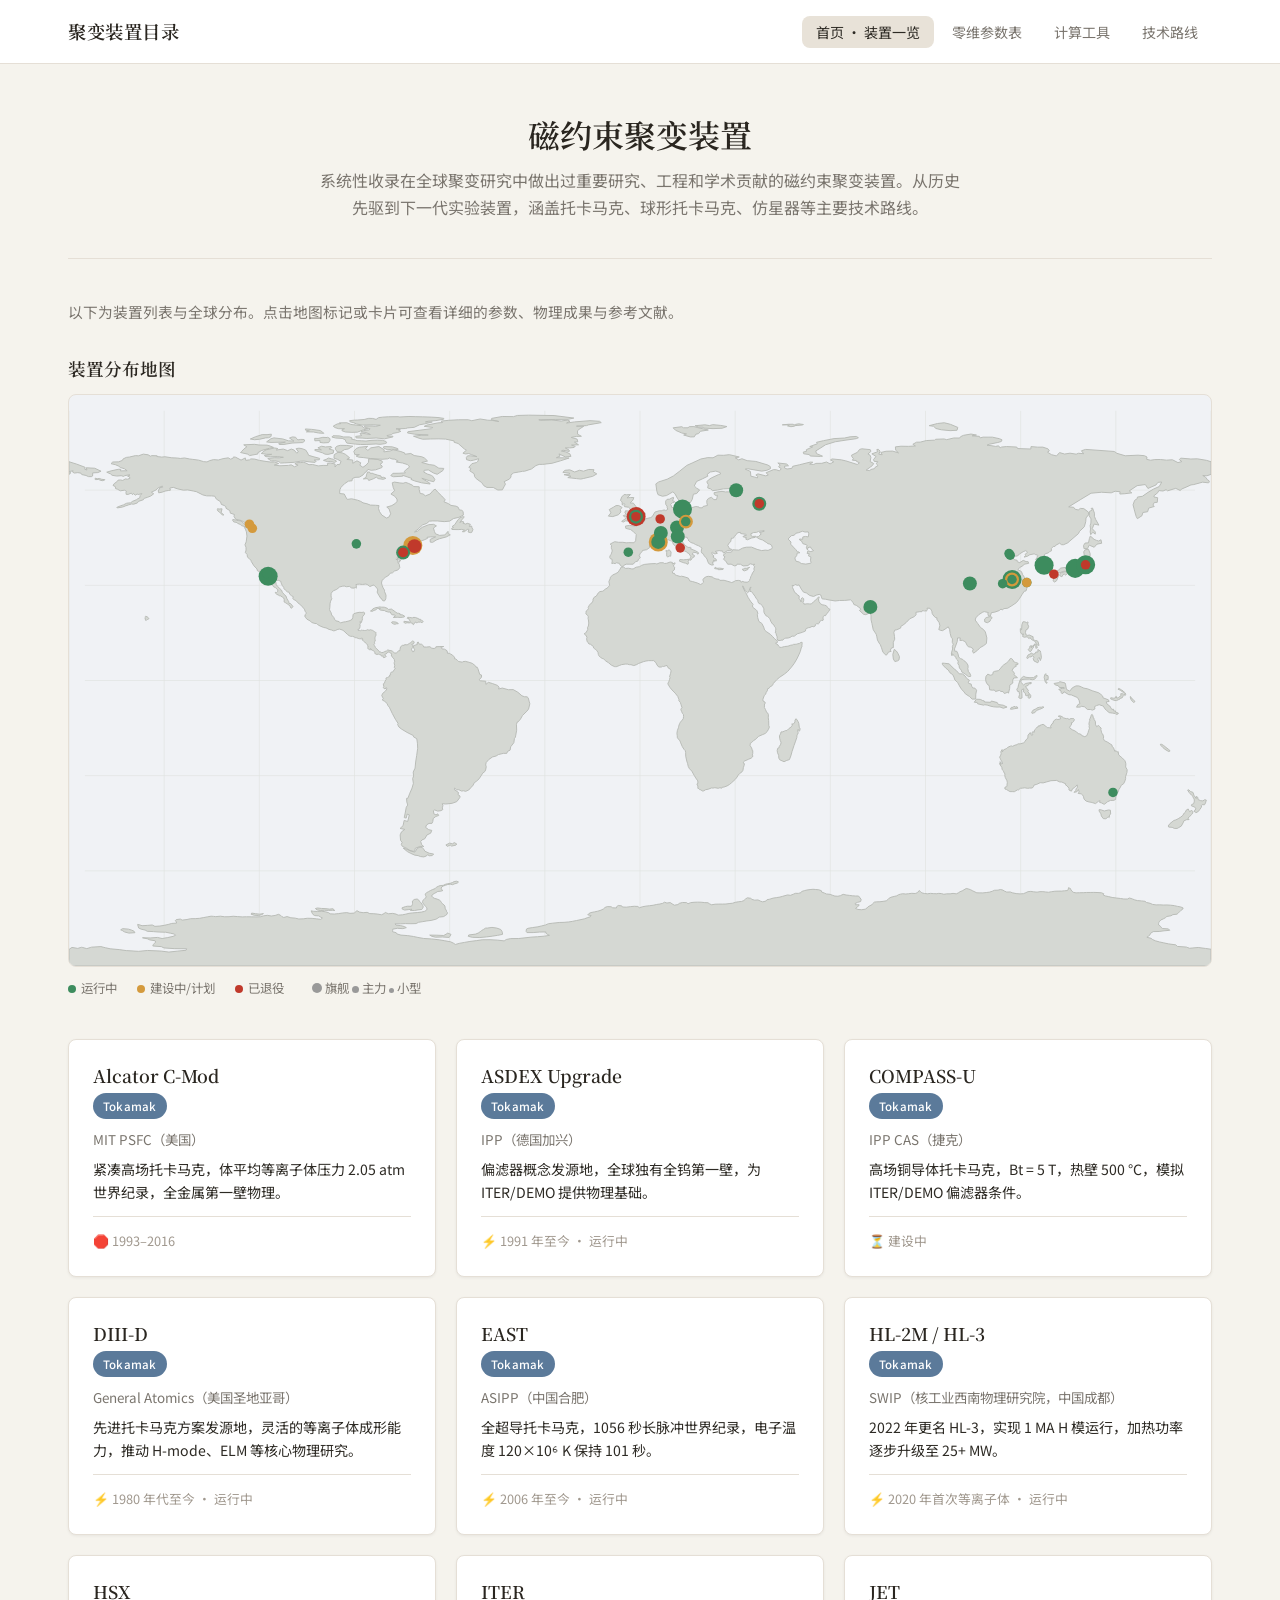
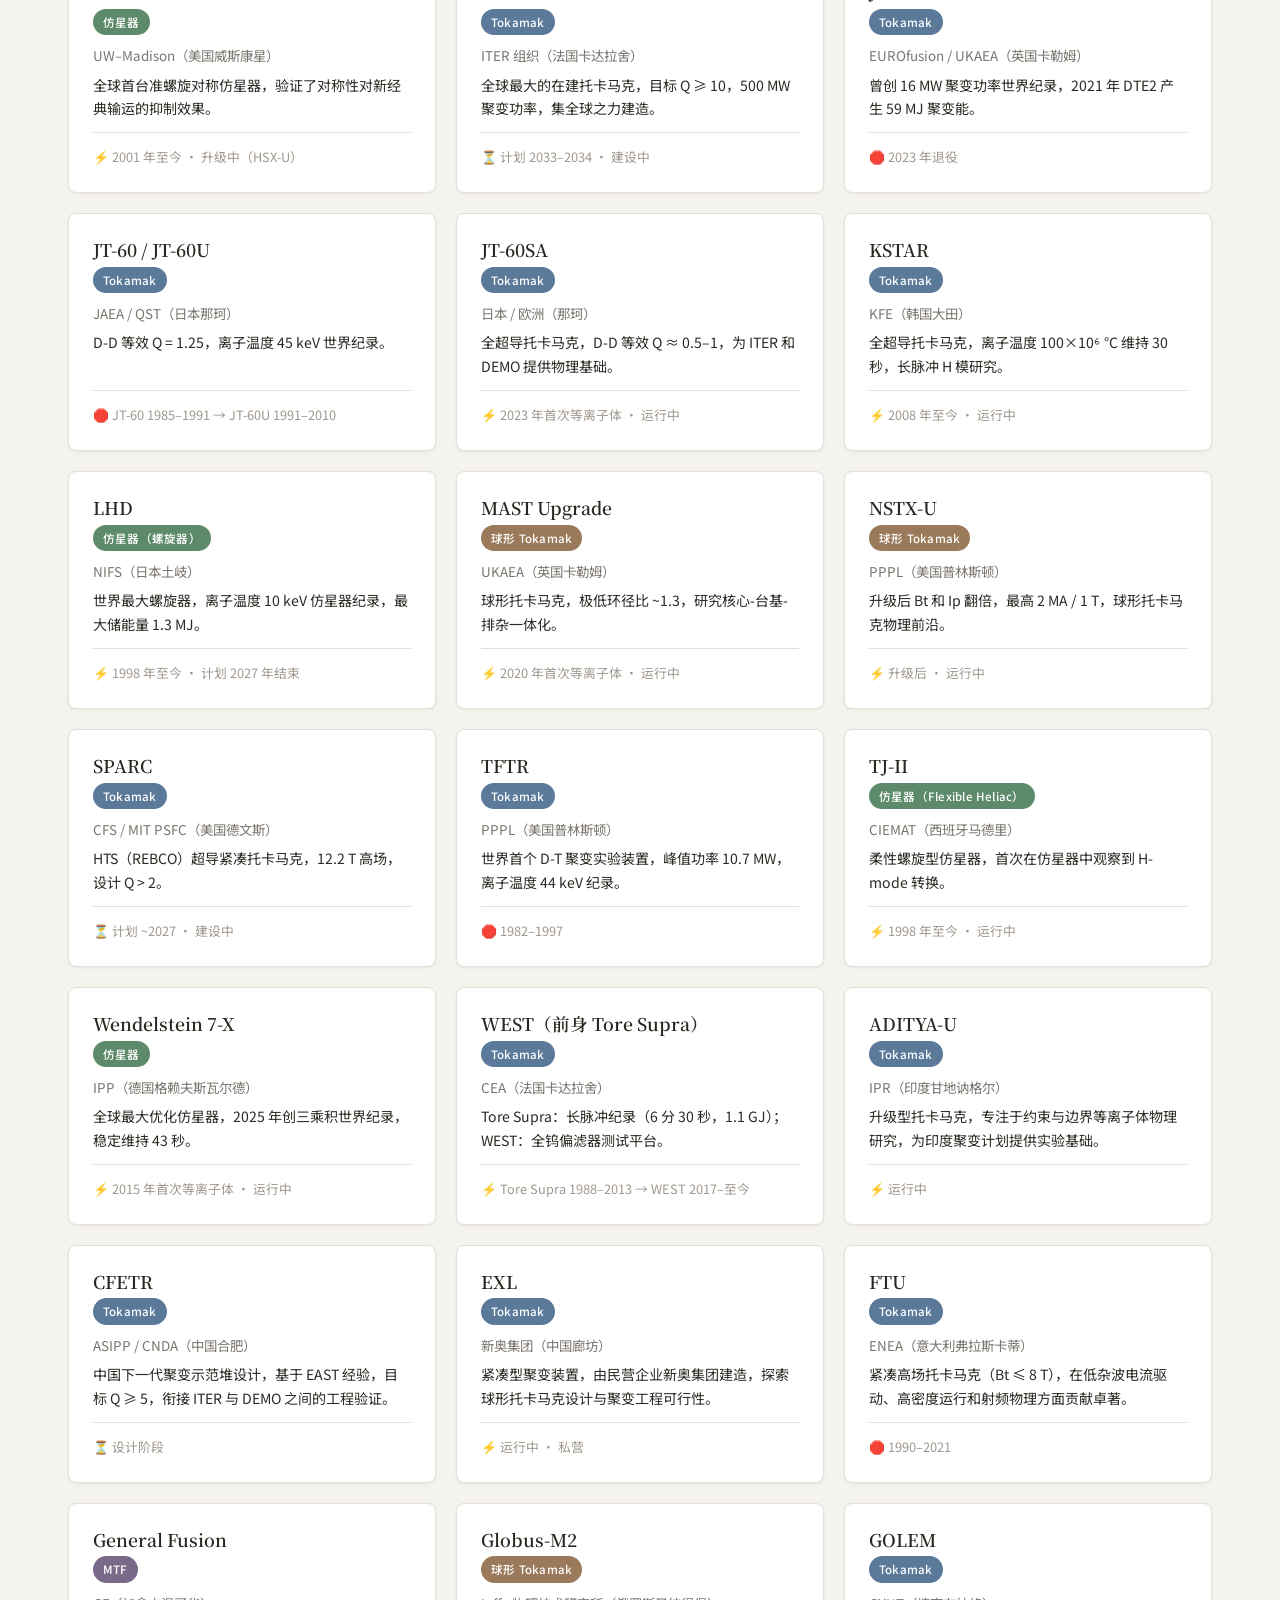
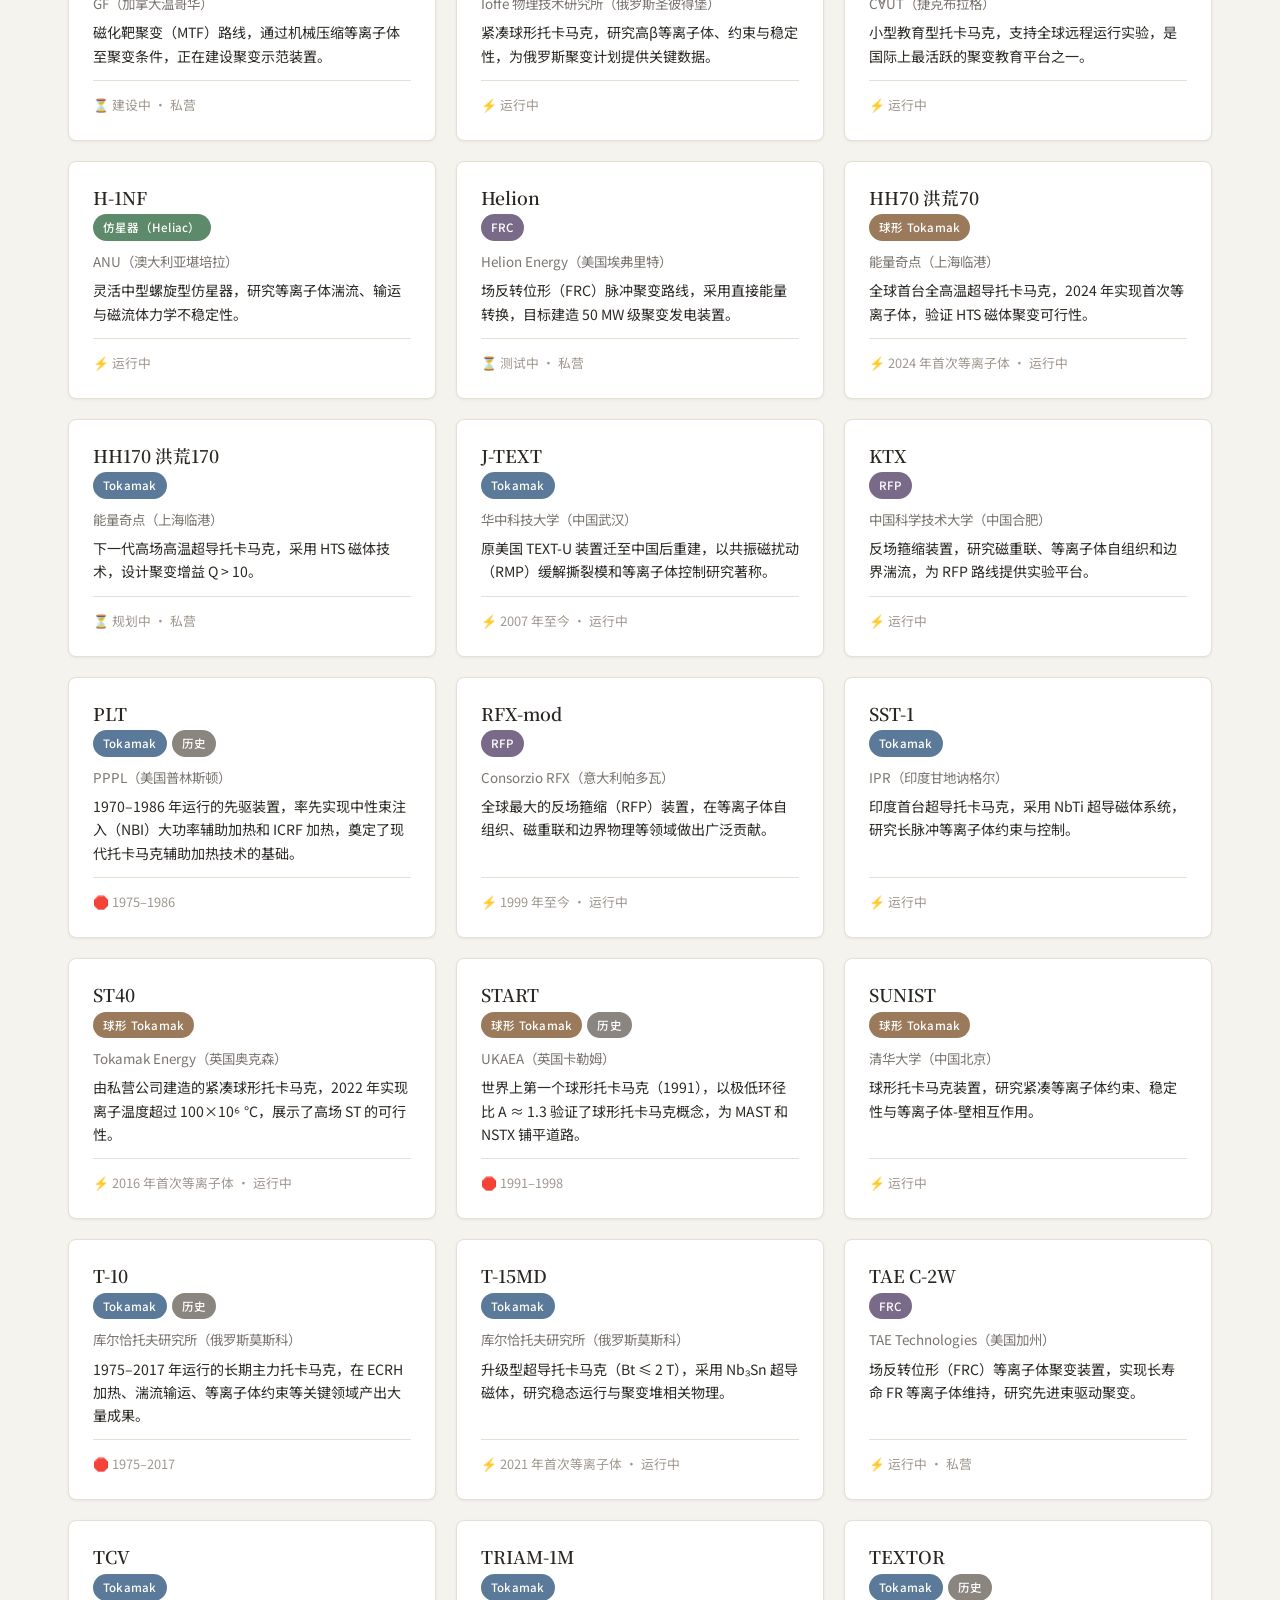
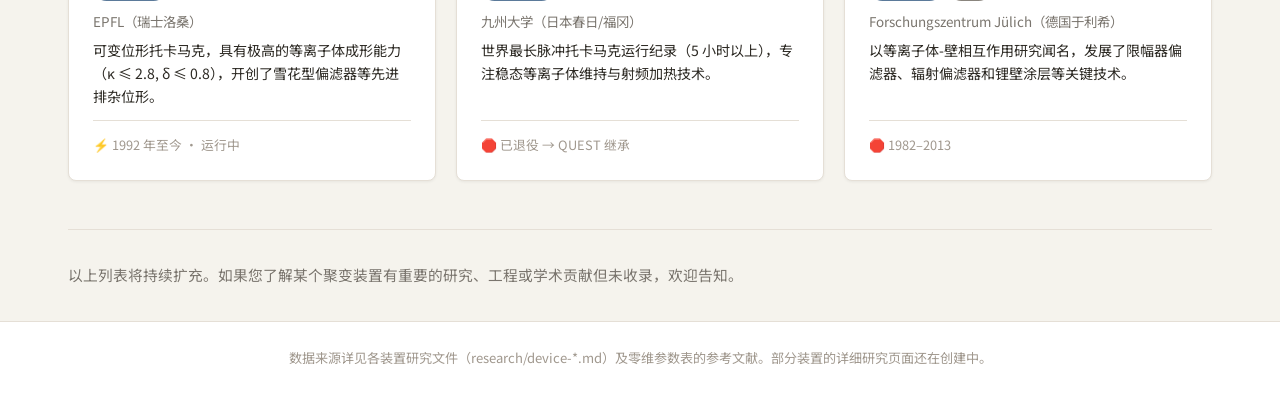
==== commit ea561a32: "标记去描边+缩小: large=3, medium=2.2, small=1.5" ====
--- a/index.html
+++ b/index.html
@@ -495,7 +495,7 @@
   ];
 
   /* ---- 标记大小: 缩小尺寸减少重叠 ---- */
-  var SIZE_R = { large: 4, medium: 3, small: 2.5 };
+  var SIZE_R = { large: 3, medium: 2.2, small: 1.5 };
 
   /* ---- 状态颜色 ---- */
   var STATUS_COLORS = {
@@ -560,7 +560,6 @@
         var c = g.appendChild(document.createElementNS(ns, 'circle'));
         c.setAttribute('cx',cx); c.setAttribute('cy',cy);
         c.setAttribute('r', rB); c.setAttribute('fill',color);
-        c.setAttribute('stroke','rgba(255,255,255,0.8)'); c.setAttribute('stroke-width','0.8');
         c.style.transition='r 0.15s';
 
         // 点击区域
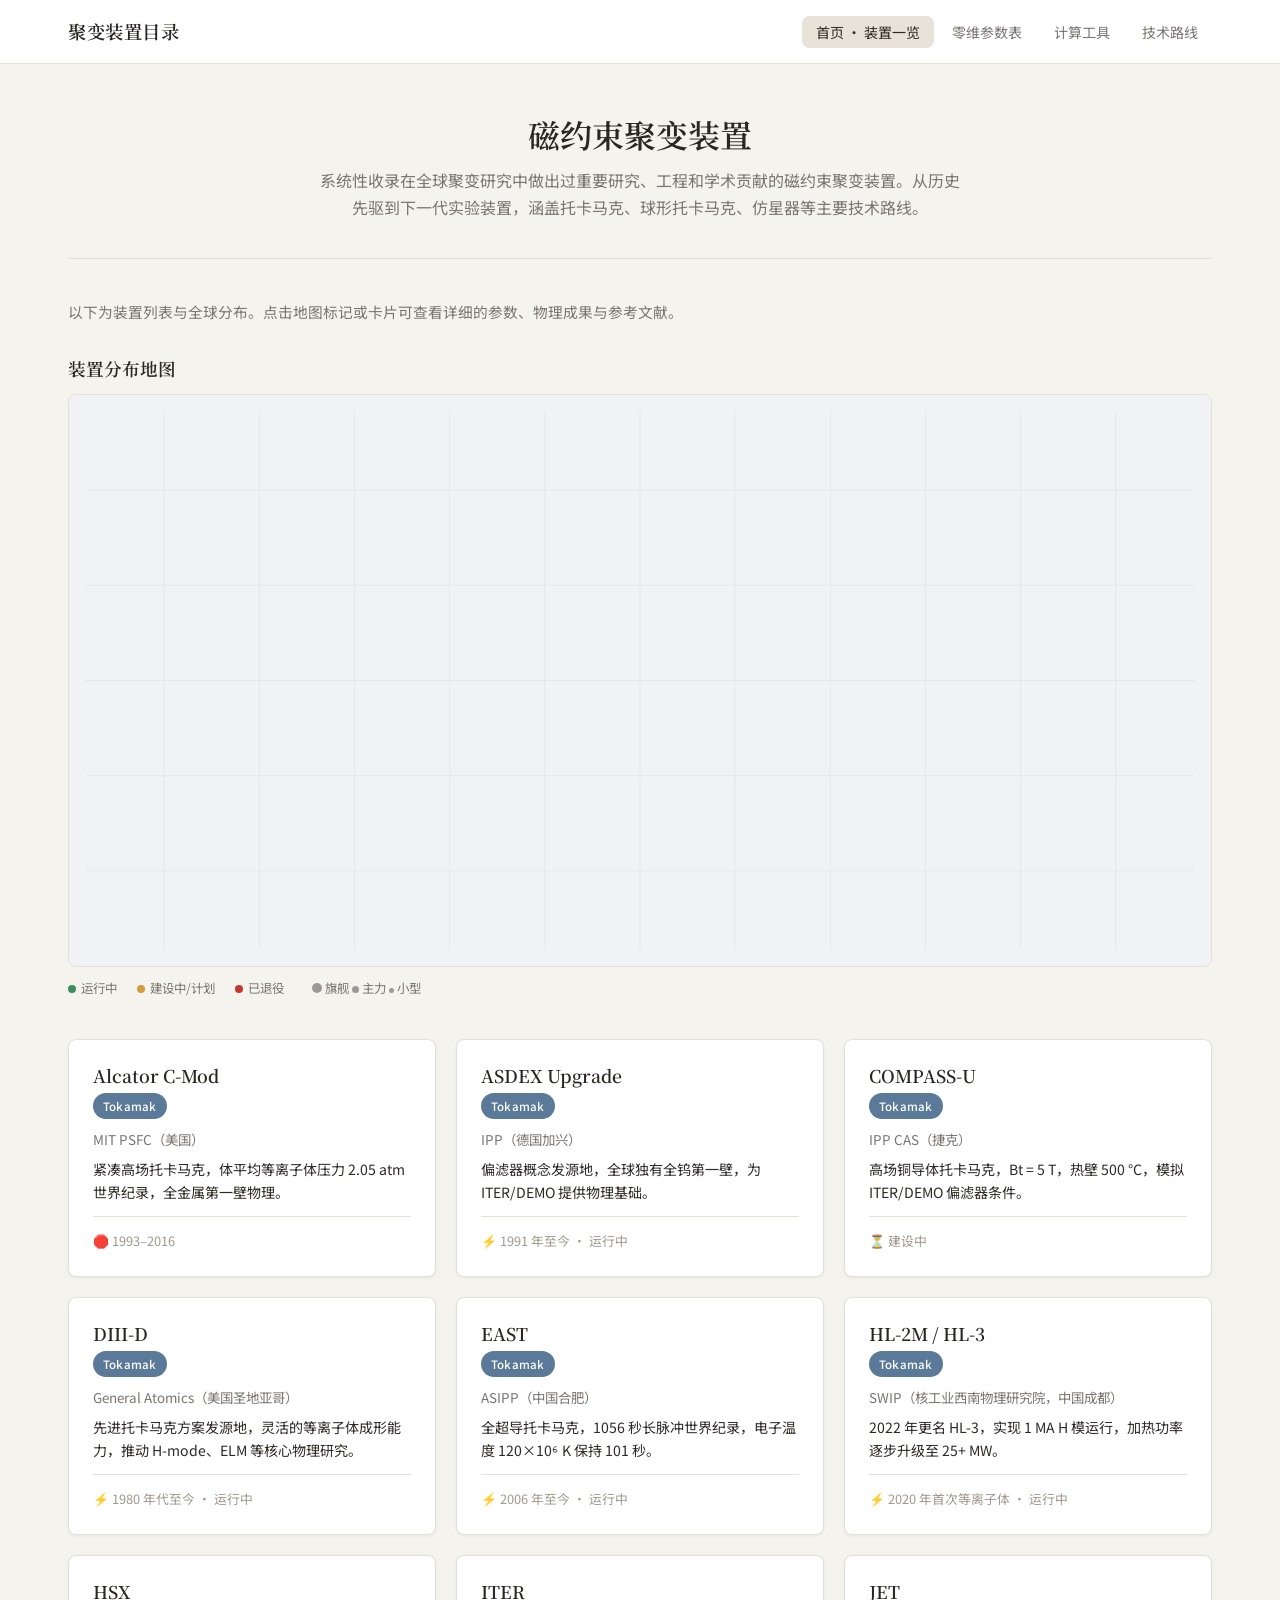
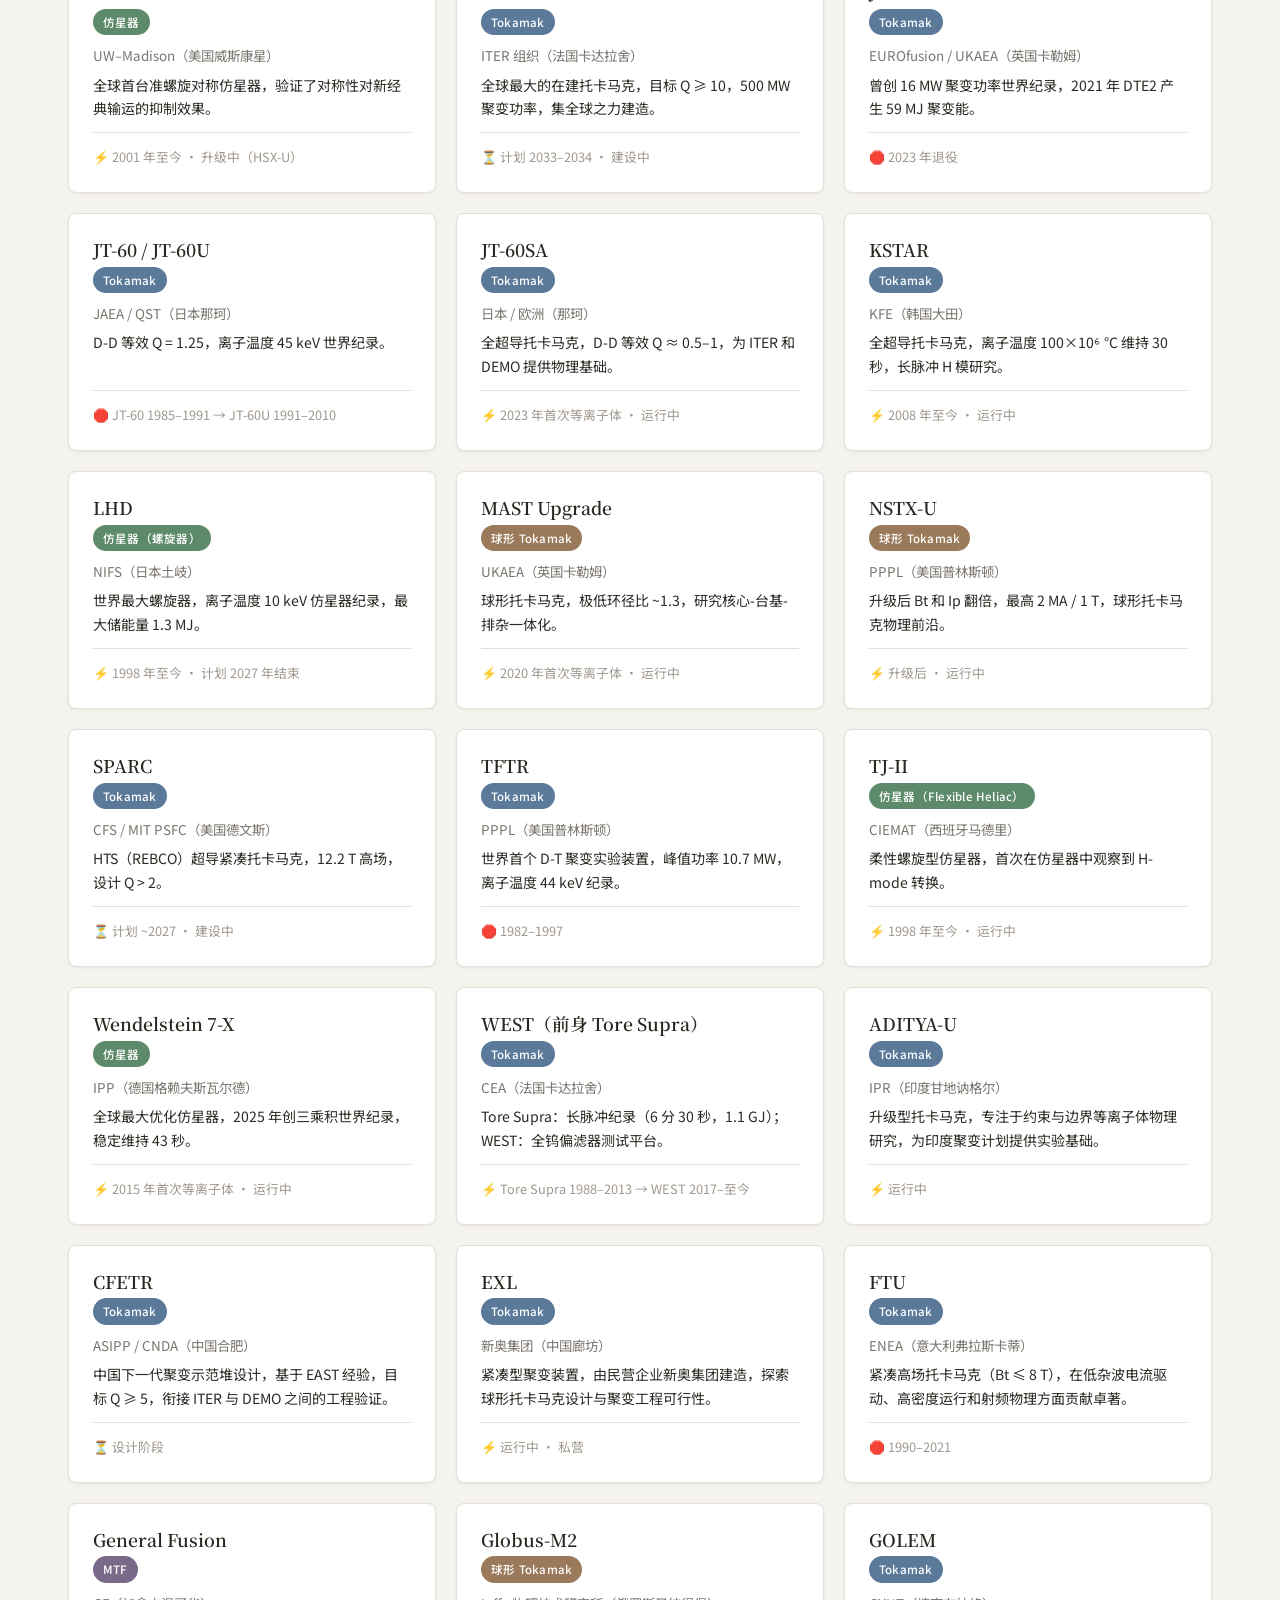
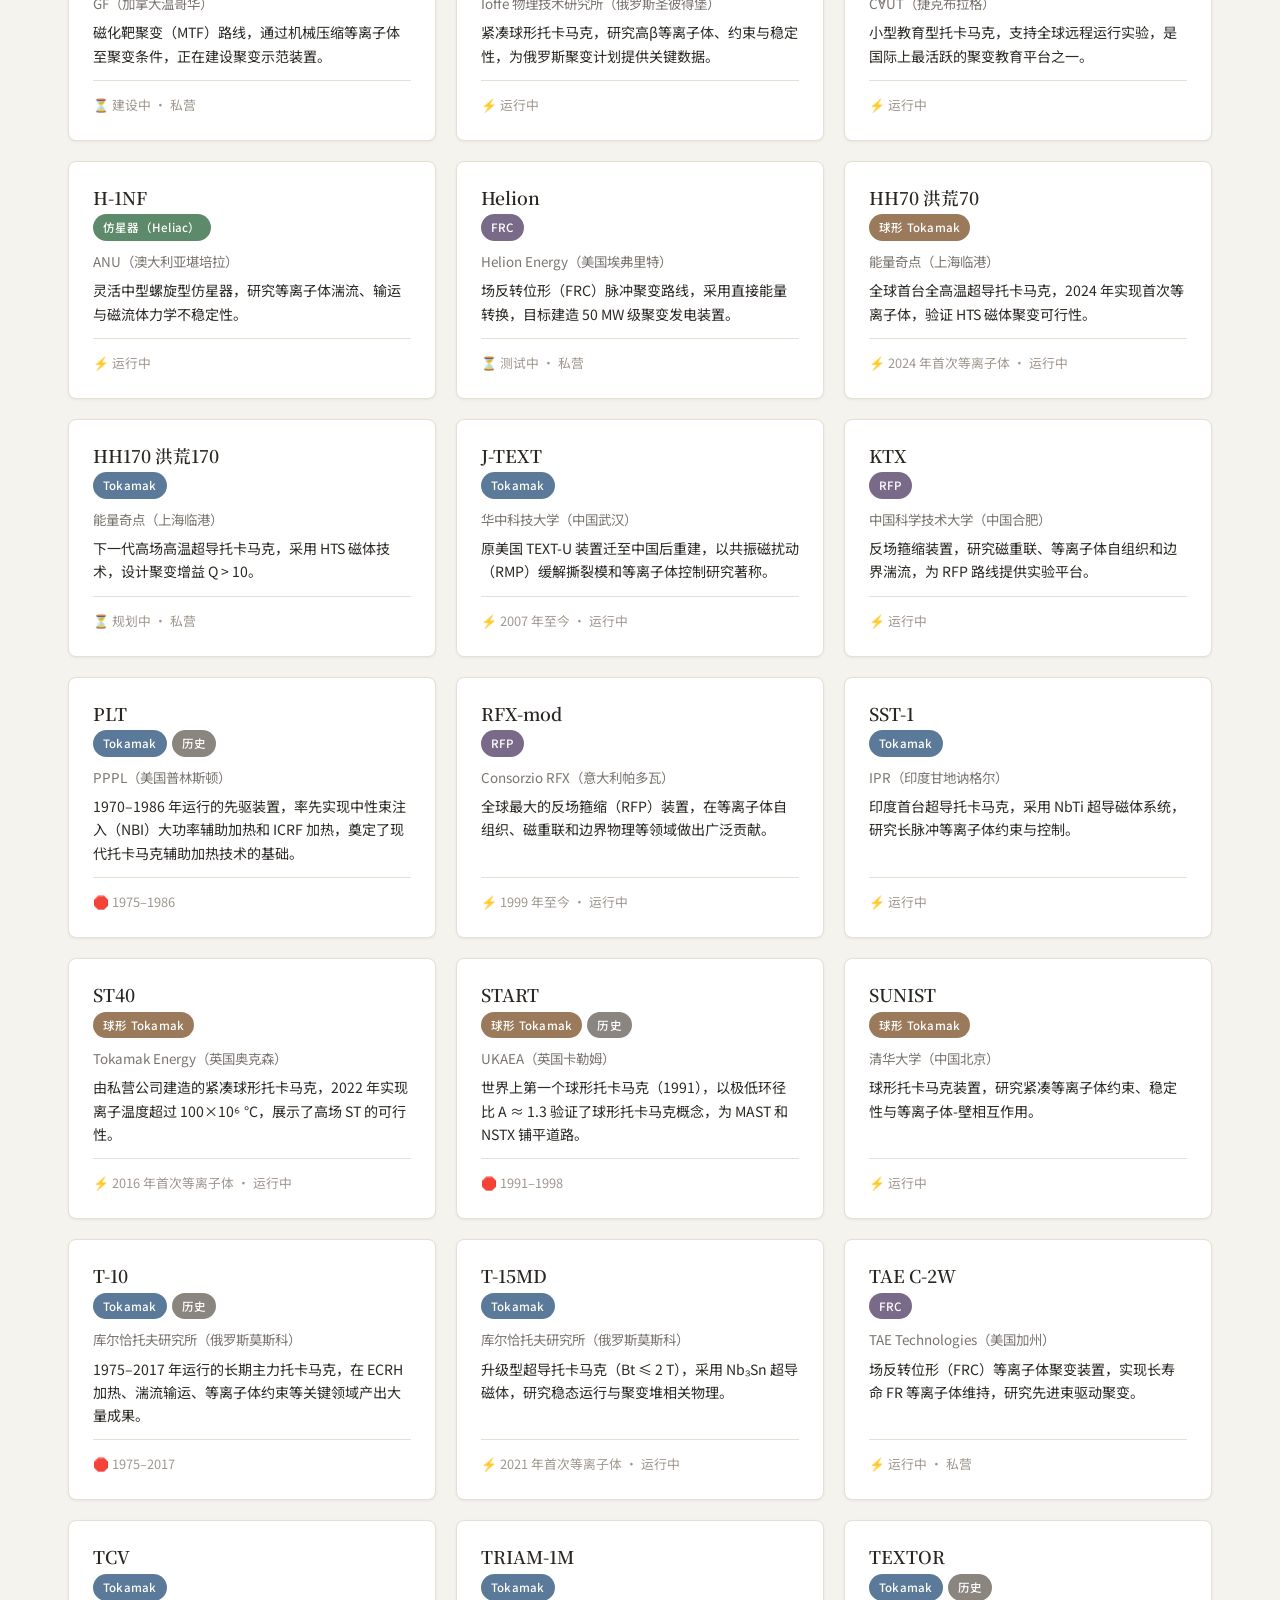
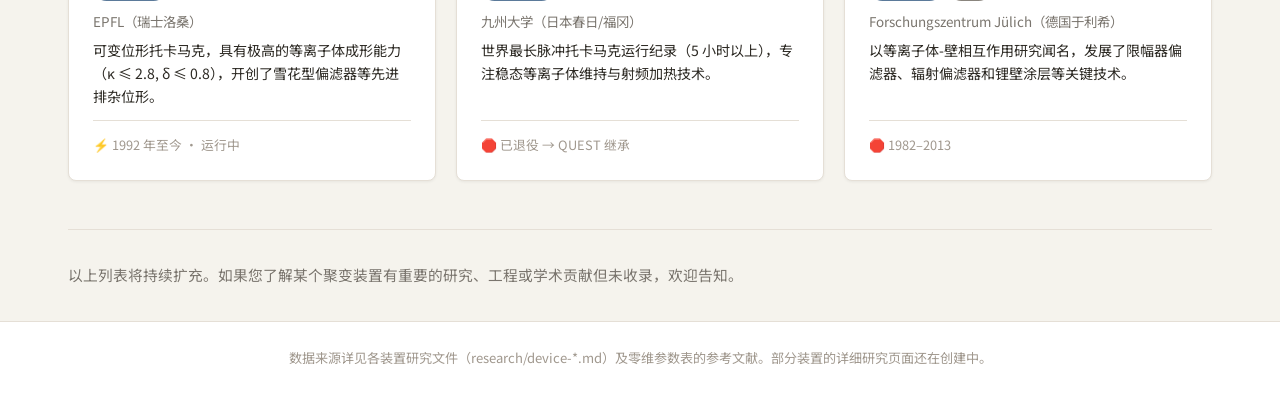
==== commit 31477149: "标记缩小+白边0.4px+小号在上层" ====
--- a/index.html
+++ b/index.html
@@ -495,7 +495,7 @@
   ];
 
   /* ---- 标记大小: 缩小尺寸减少重叠 ---- */
-  var SIZE_R = { large: 3, medium: 2.2, small: 1.5 };
+  var SIZE_R = { large: 2.5, medium: 2, small: 1.5 };
 
   /* ---- 状态颜色 ---- */
   var STATUS_COLORS = {
@@ -543,7 +543,12 @@
 
     function placeMarkers() {
       var sc = STATUS_COLORS;
-      DEVICES.forEach(function(d) {
+      // 小号标记排在最后(渲染在最上层,不会遮挡其他标记)
+      var sorted = [].concat(DEVICES).sort(function(a,b) {
+        var order = { large:0, medium:1, small:2 };
+        return (order[a.size]||0) - (order[b.size]||0);
+      });
+      sorted.forEach(function(d) {
         var g = document.createElementNS(ns, 'g');
         g.style.cursor = 'pointer';
         var cx = d.lon, cy = -d.lat;
@@ -556,10 +561,11 @@
         halo.setAttribute('r', rB * 3); halo.setAttribute('fill',color);
         halo.setAttribute('opacity','0'); halo.style.transition='opacity 0.2s';
 
-        // 主标记圆 (白色描边增强对比度)
+        // 主标记圆 (白边增加可见性)
         var c = g.appendChild(document.createElementNS(ns, 'circle'));
         c.setAttribute('cx',cx); c.setAttribute('cy',cy);
         c.setAttribute('r', rB); c.setAttribute('fill',color);
+        c.setAttribute('stroke','rgba(255,255,255,0.6)'); c.setAttribute('stroke-width','0.4');
         c.style.transition='r 0.15s';
 
         // 点击区域
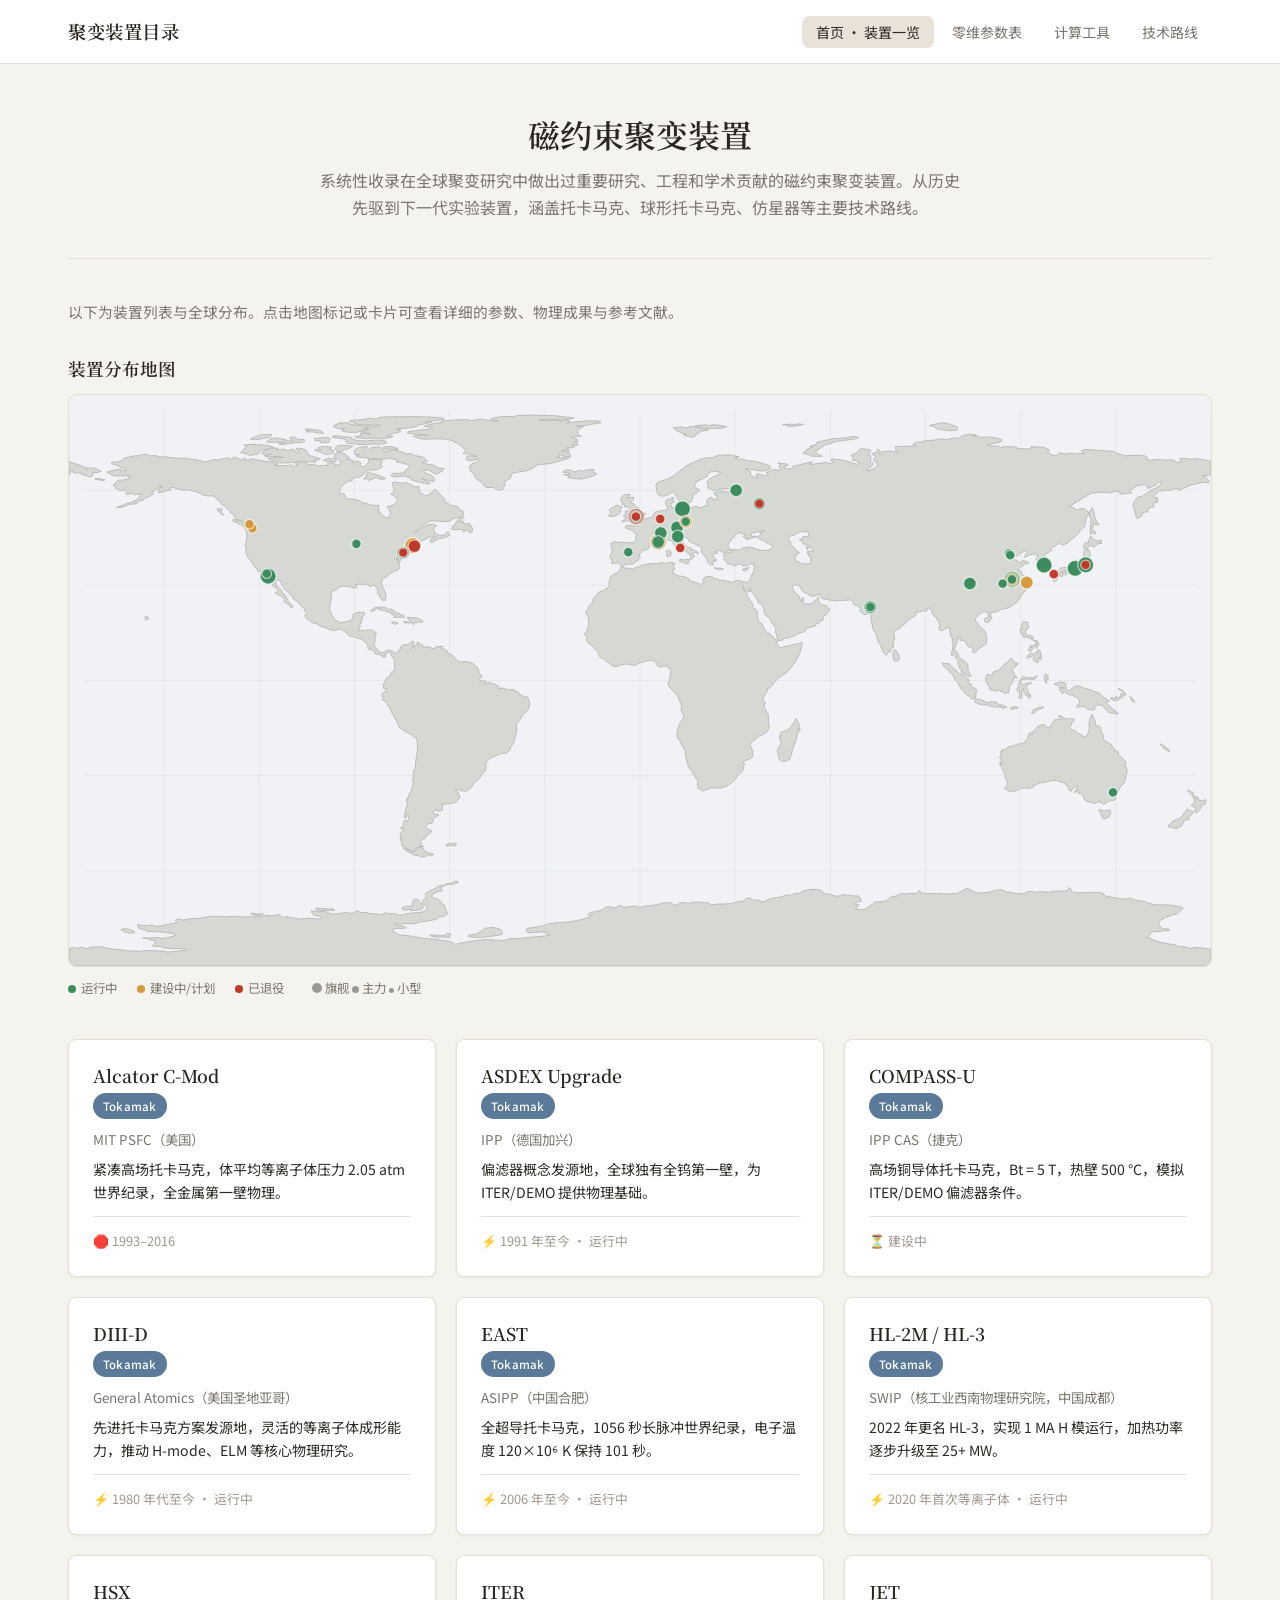
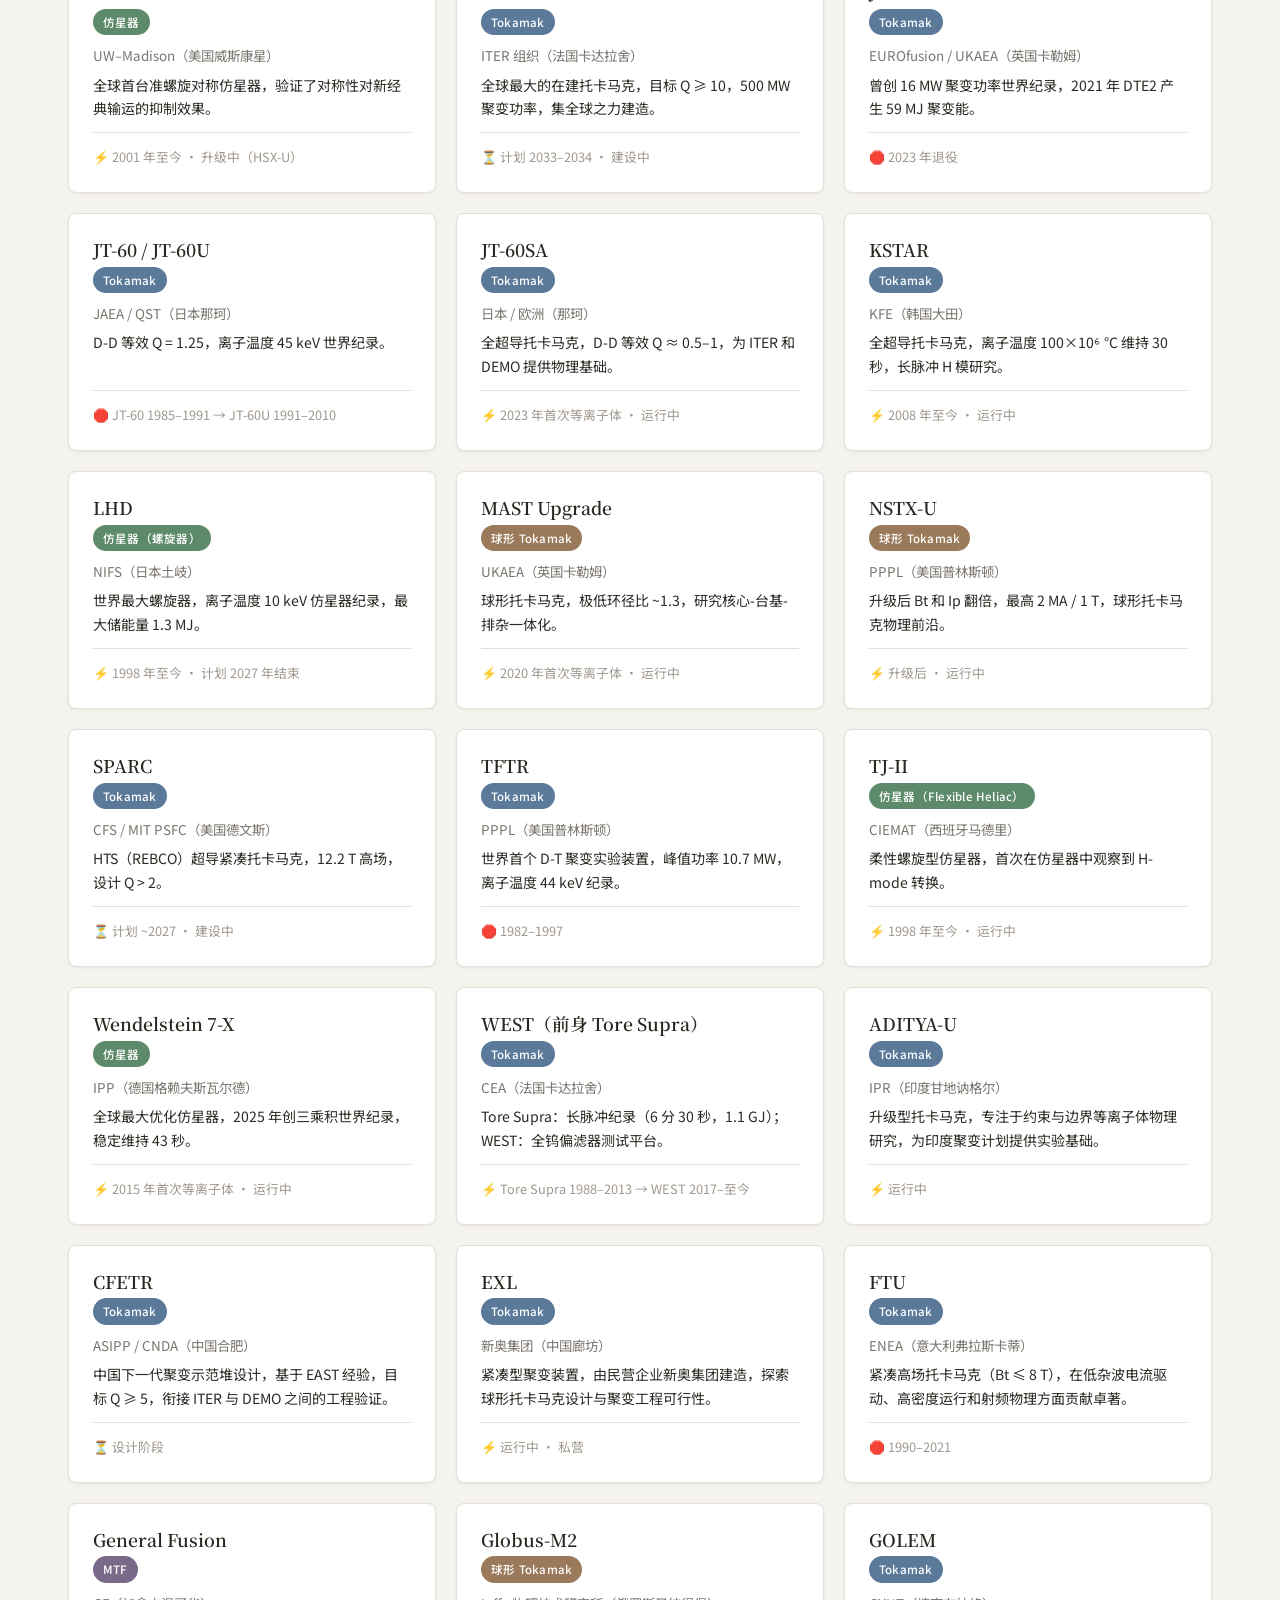
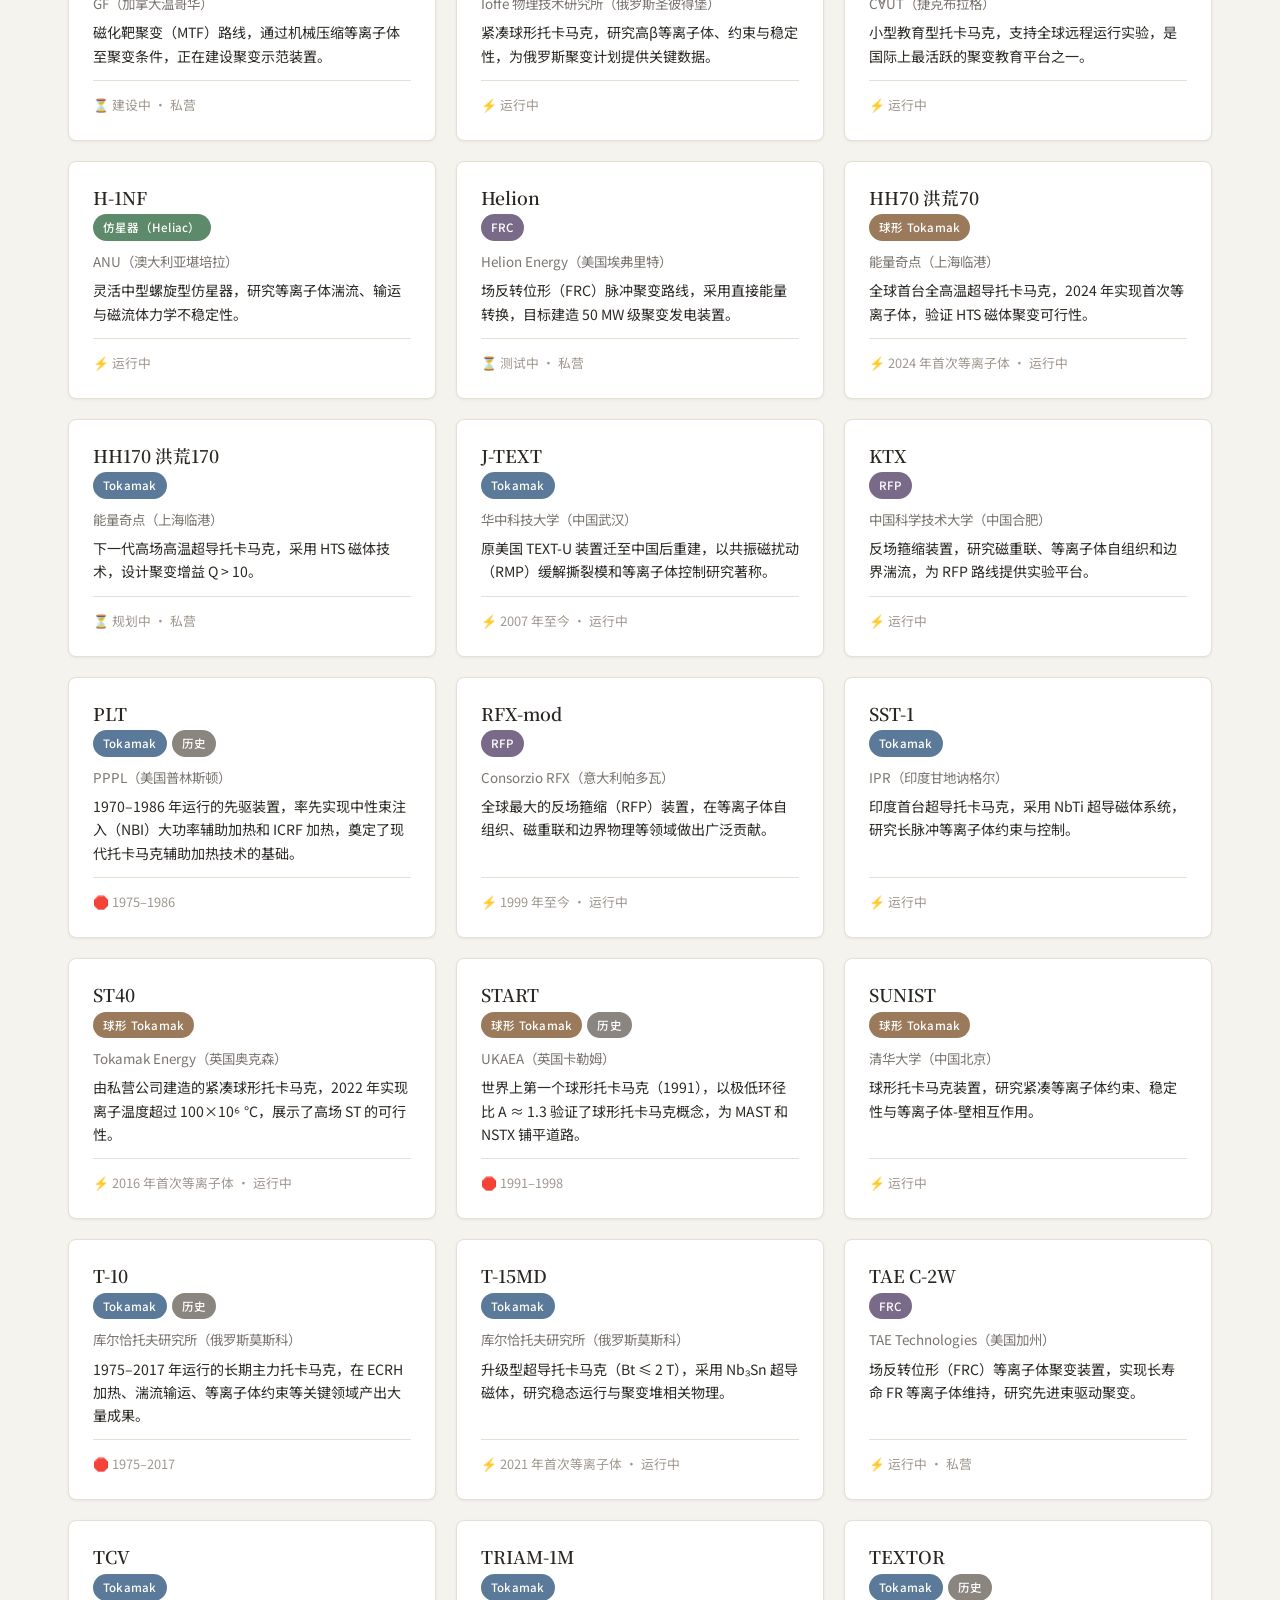
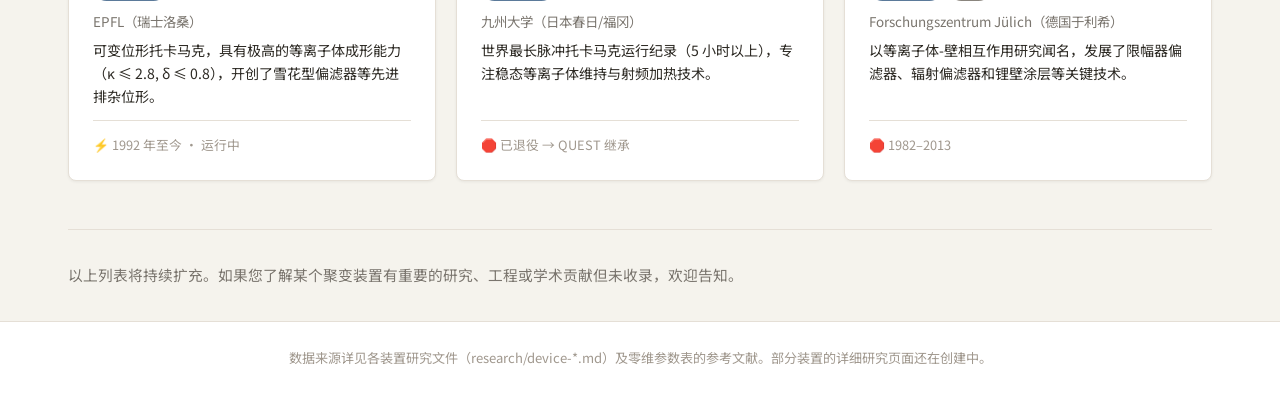
==== commit 1248e1cf: "HH70/HH170同一坐标且改为medium尺寸,提高可见性" ====
--- a/index.html
+++ b/index.html
@@ -482,8 +482,8 @@
     {name:'START',       lon:-1.28, lat:51.64, href:'../research/device-start.md', org:'Culham, UK',     status:'retired', size:'small'},
     {name:'ADITYA‑U',    lon:72.63, lat:23.20, href:'../research/device-aditya.md',org:'IPR, Gandhinagar',status:'active',size:'small'},
     {name:'SUNIST',      lon:116.33,lat:40.00, href:'../research/device-sunist.md',org:'Tsinghua, Beijing',status:'active',size:'small'},
-    {name:'HH70 洪荒70', lon:121.93,lat:30.88, href:'../research/device-hh70.md',  org:'能量奇点, 上海临港', status:'active',  size:'small'},
-    {name:'HH170 洪荒170',lon:121.91,lat:30.87, href:'../research/device-hh170.md', org:'能量奇点, 上海临港', status:'building',size:'small'},
+    {name:'HH70 洪荒70', lon:121.92,lat:30.88, href:'../research/device-hh70.md',  org:'能量奇点, 上海临港', status:'active',  size:'medium'},
+    {name:'HH170 洪荒170',lon:121.92,lat:30.88, href:'../research/device-hh170.md', org:'能量奇点, 上海临港', status:'building',size:'medium'},
     {name:'KTX',         lon:117.27,lat:31.84, href:'../research/device-ktx.md',   org:'USTC, Hefei',    status:'active',  size:'small'},
     {name:'H‑1NF',       lon:149.10,lat:-35.27,href:'../research/device-h1nf.md',  org:'ANU, Canberra',  status:'active',  size:'small'},
     {name:'TAE C‑2W',    lon:-117.66,lat:33.68,href:'../research/device-tae.md',   org:'TAE, Foothill Ranch',status:'active',size:'small'},
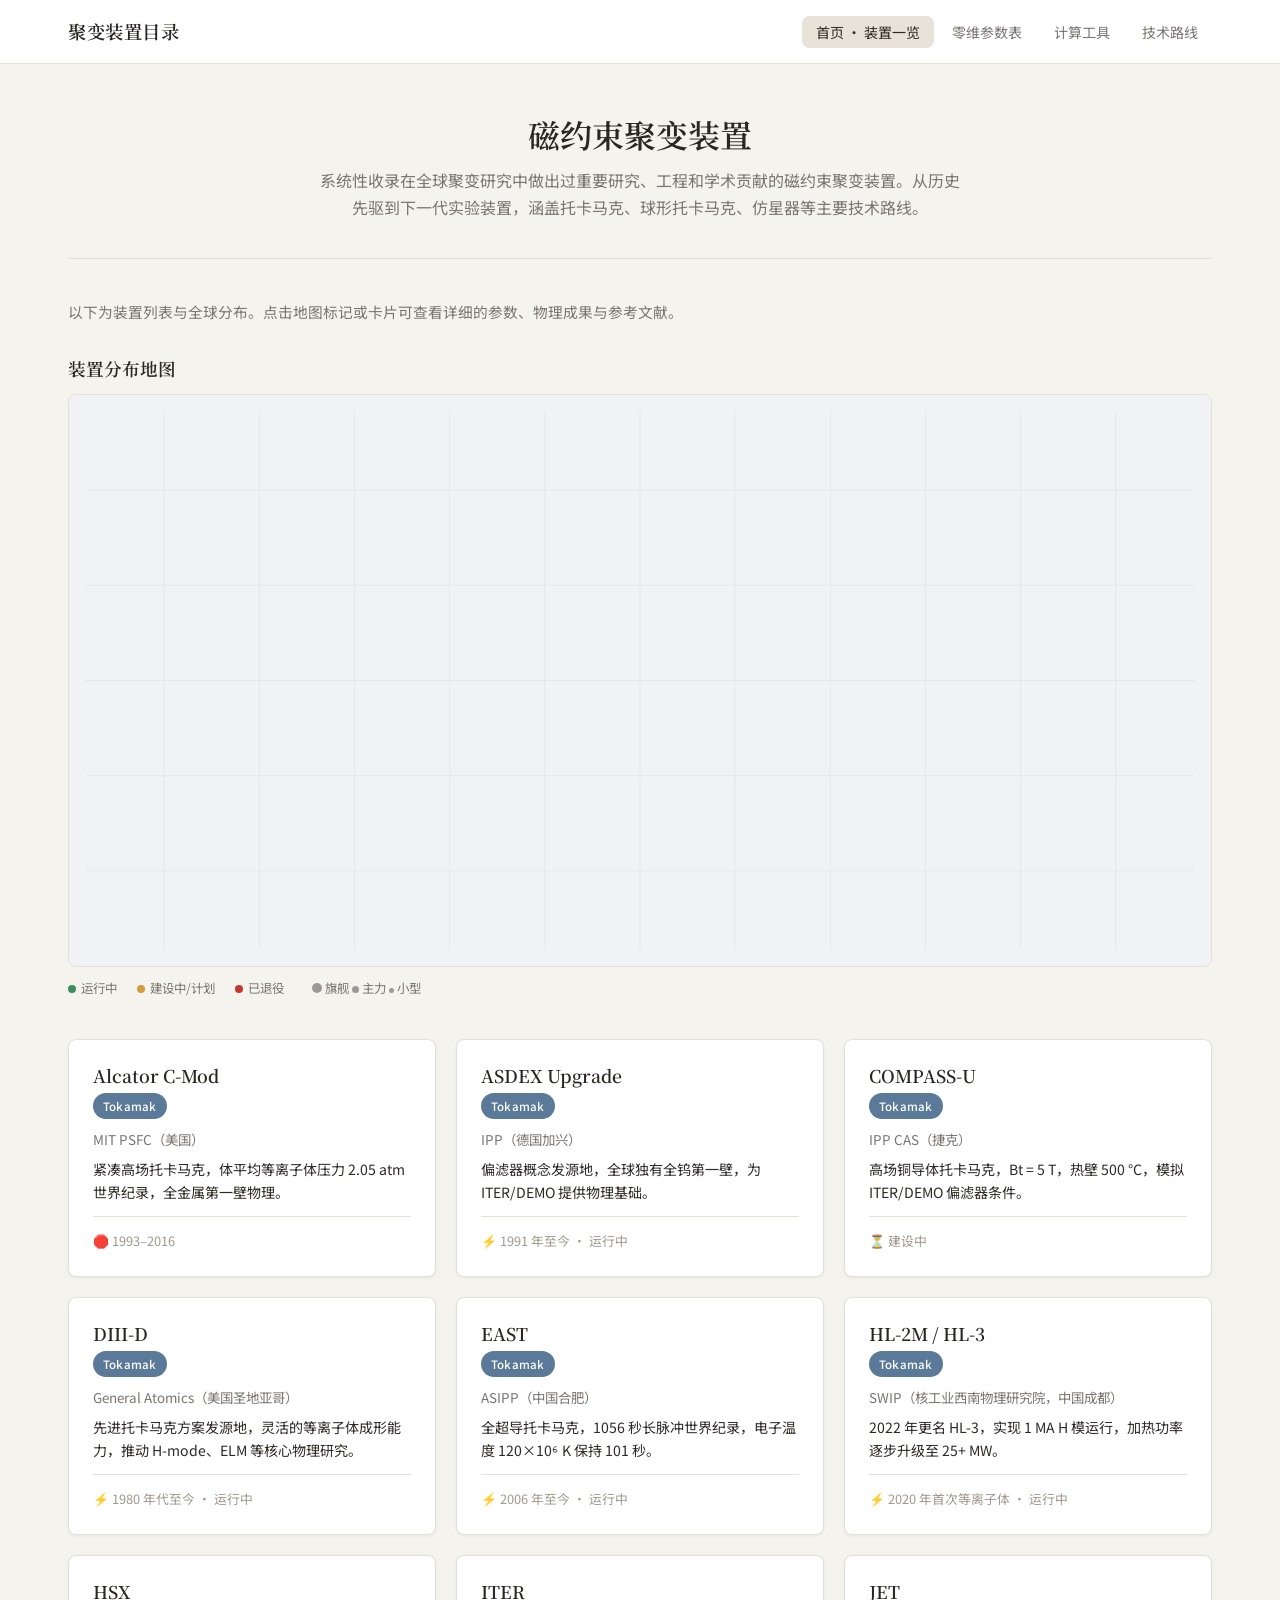
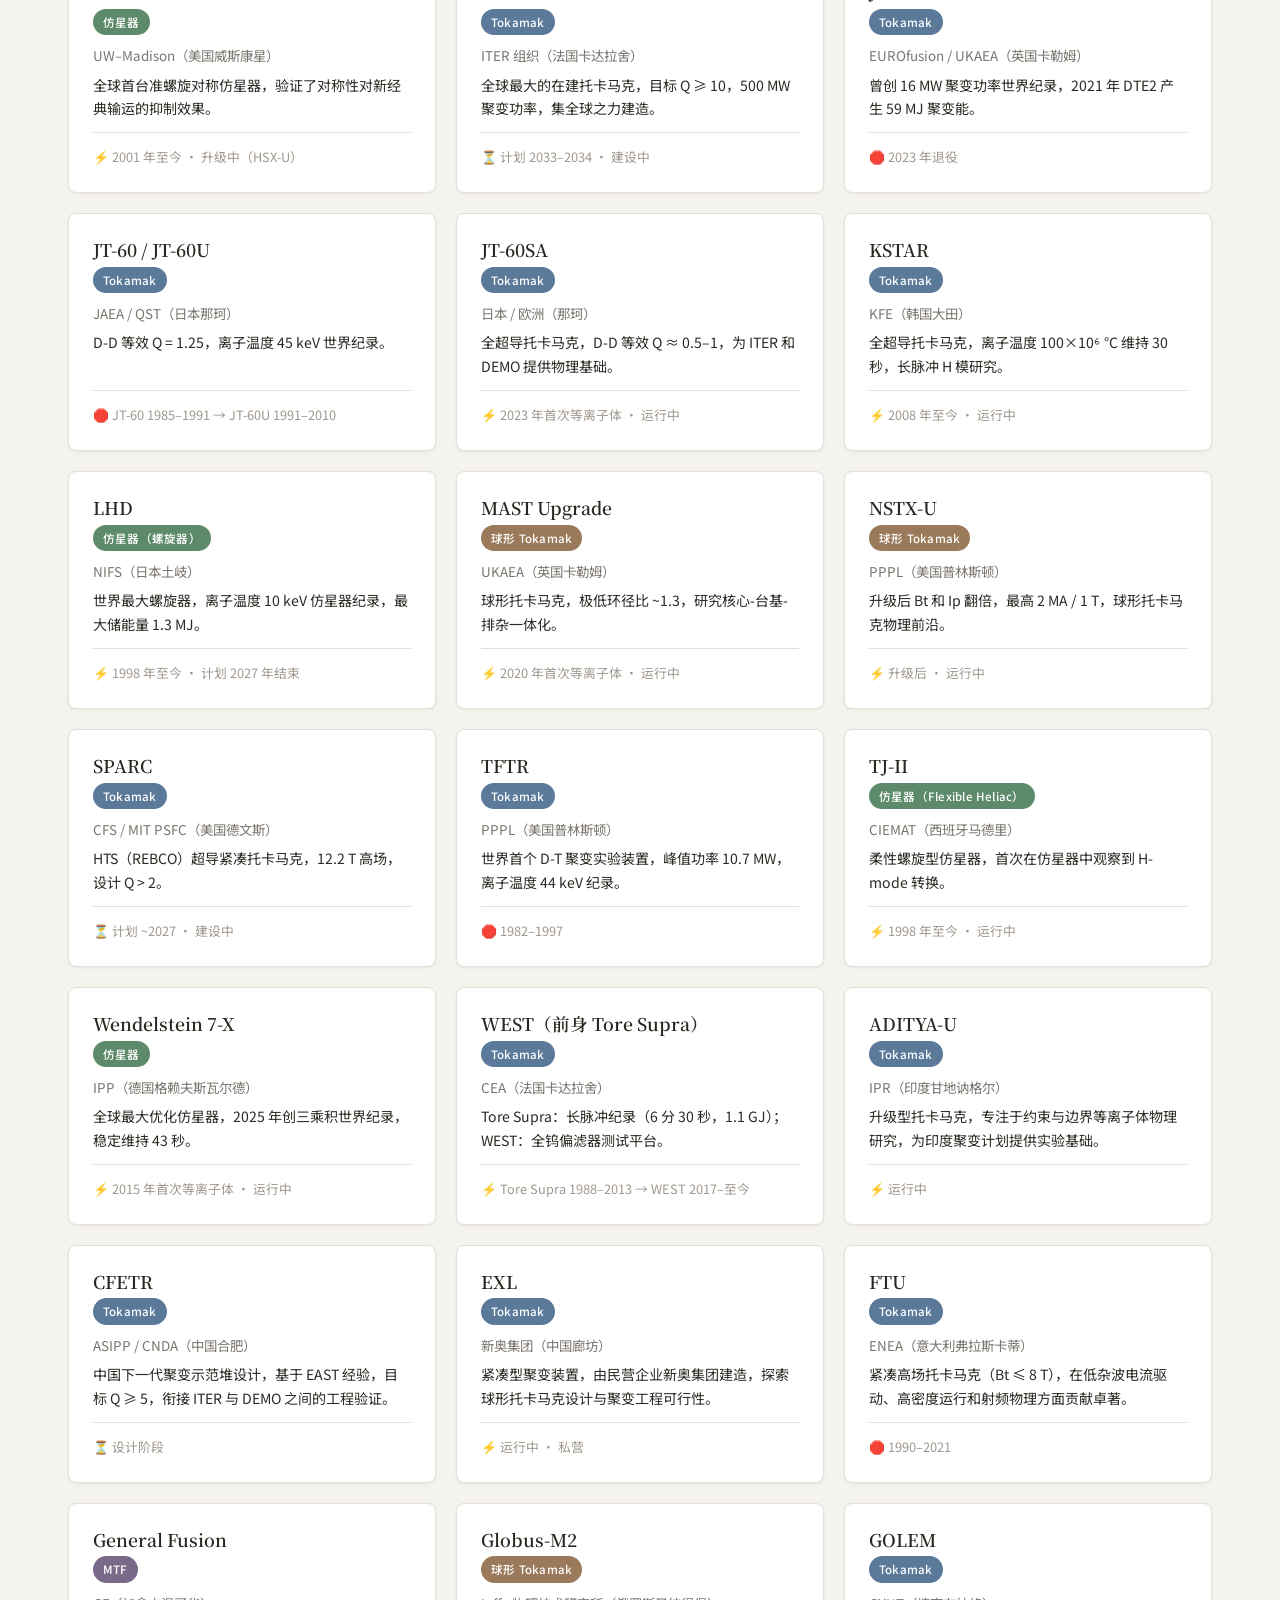
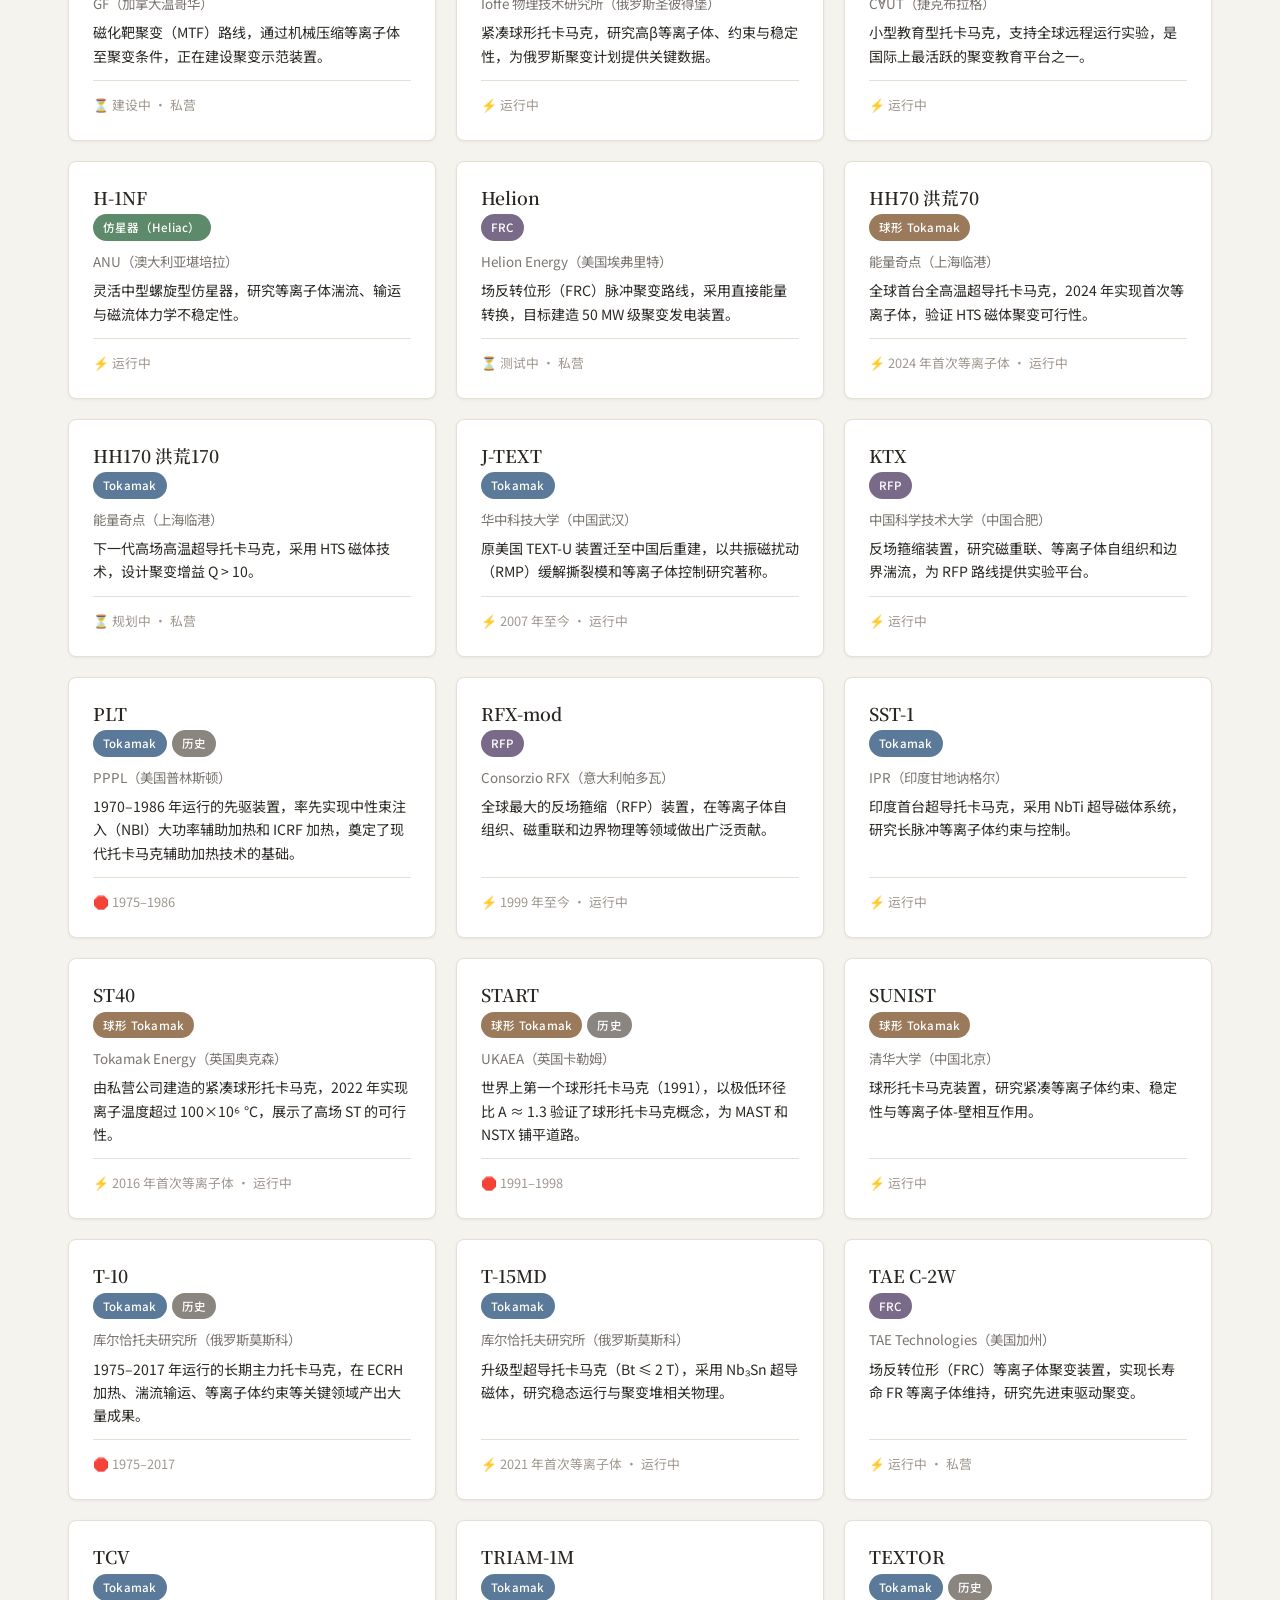
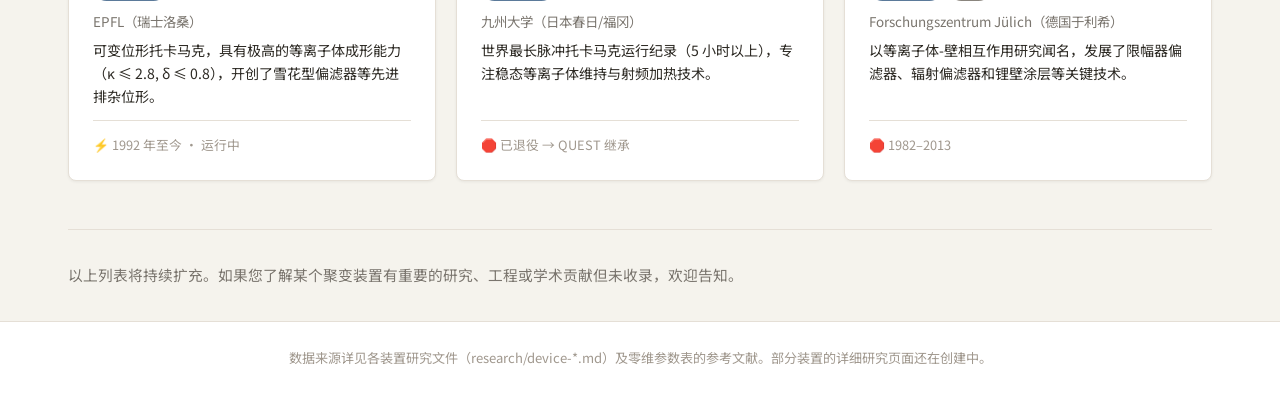
==== commit d7e50e0b: "HH70/HH170渲染次序颠倒(70在上层)" ====
--- a/index.html
+++ b/index.html
@@ -482,8 +482,8 @@
     {name:'START',       lon:-1.28, lat:51.64, href:'../research/device-start.md', org:'Culham, UK',     status:'retired', size:'small'},
     {name:'ADITYA‑U',    lon:72.63, lat:23.20, href:'../research/device-aditya.md',org:'IPR, Gandhinagar',status:'active',size:'small'},
     {name:'SUNIST',      lon:116.33,lat:40.00, href:'../research/device-sunist.md',org:'Tsinghua, Beijing',status:'active',size:'small'},
+    {name:'HH170 洪荒170',lon:121.92,lat:30.88, href:'../research/device-hh170.md', org:'能量奇点, 上海临港', status:'building',size:'medium'},
     {name:'HH70 洪荒70', lon:121.92,lat:30.88, href:'../research/device-hh70.md',  org:'能量奇点, 上海临港', status:'active',  size:'medium'},
-    {name:'HH170 洪荒170',lon:121.92,lat:30.88, href:'../research/device-hh170.md', org:'能量奇点, 上海临港', status:'building',size:'medium'},
     {name:'KTX',         lon:117.27,lat:31.84, href:'../research/device-ktx.md',   org:'USTC, Hefei',    status:'active',  size:'small'},
     {name:'H‑1NF',       lon:149.10,lat:-35.27,href:'../research/device-h1nf.md',  org:'ANU, Canberra',  status:'active',  size:'small'},
     {name:'TAE C‑2W',    lon:-117.66,lat:33.68,href:'../research/device-tae.md',   org:'TAE, Foothill Ranch',status:'active',size:'small'},
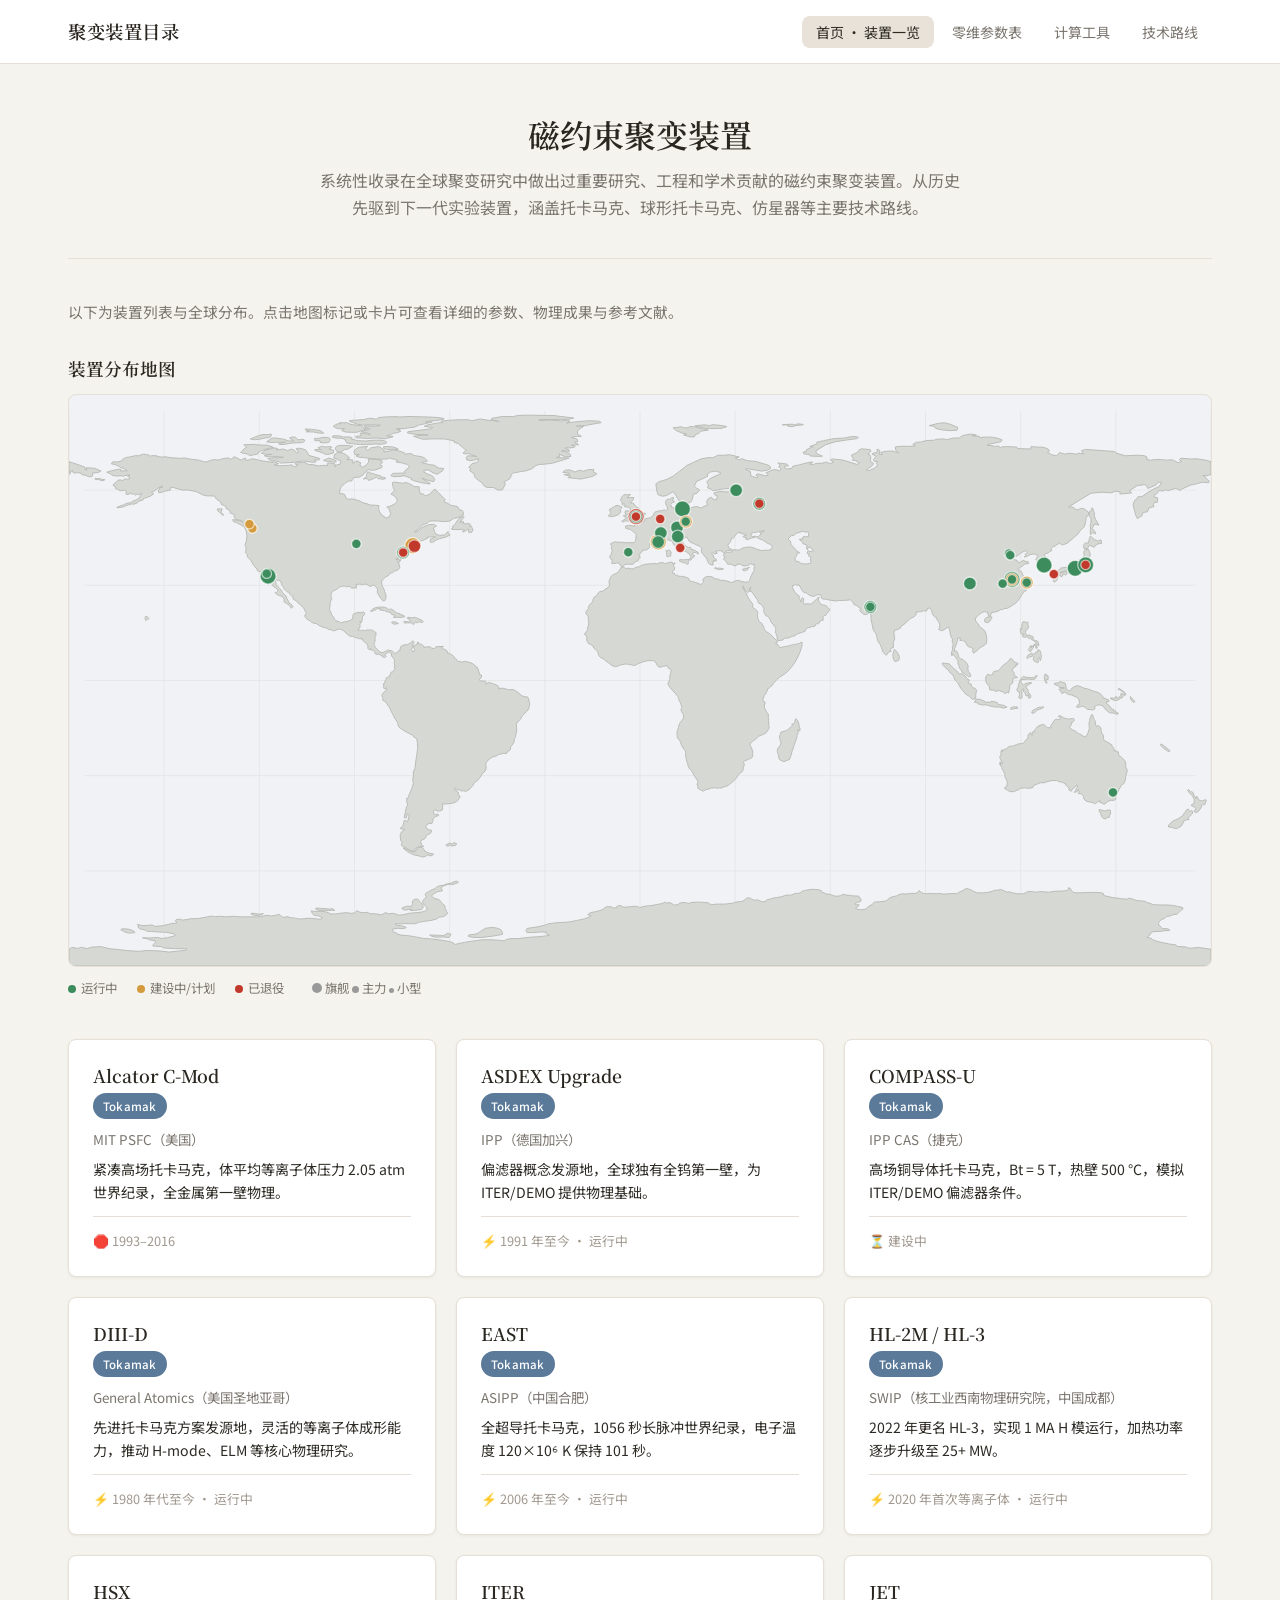
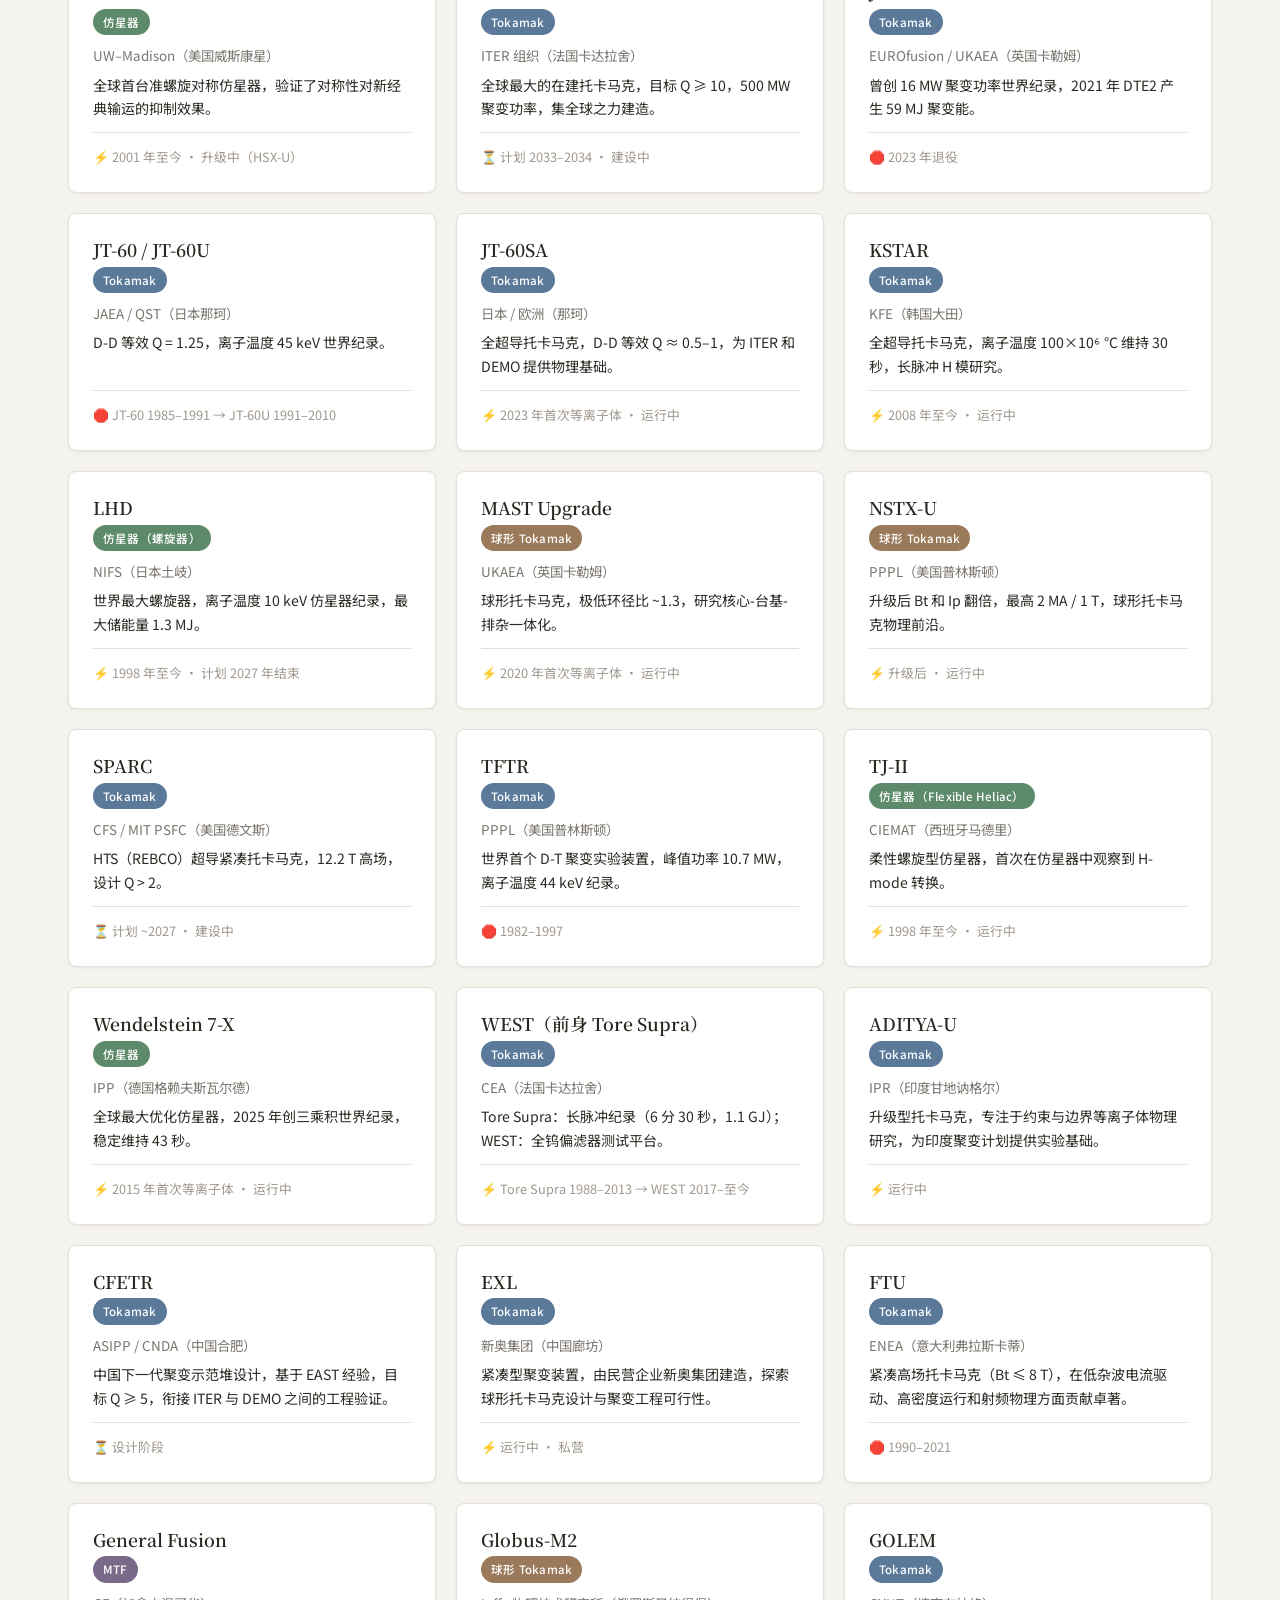
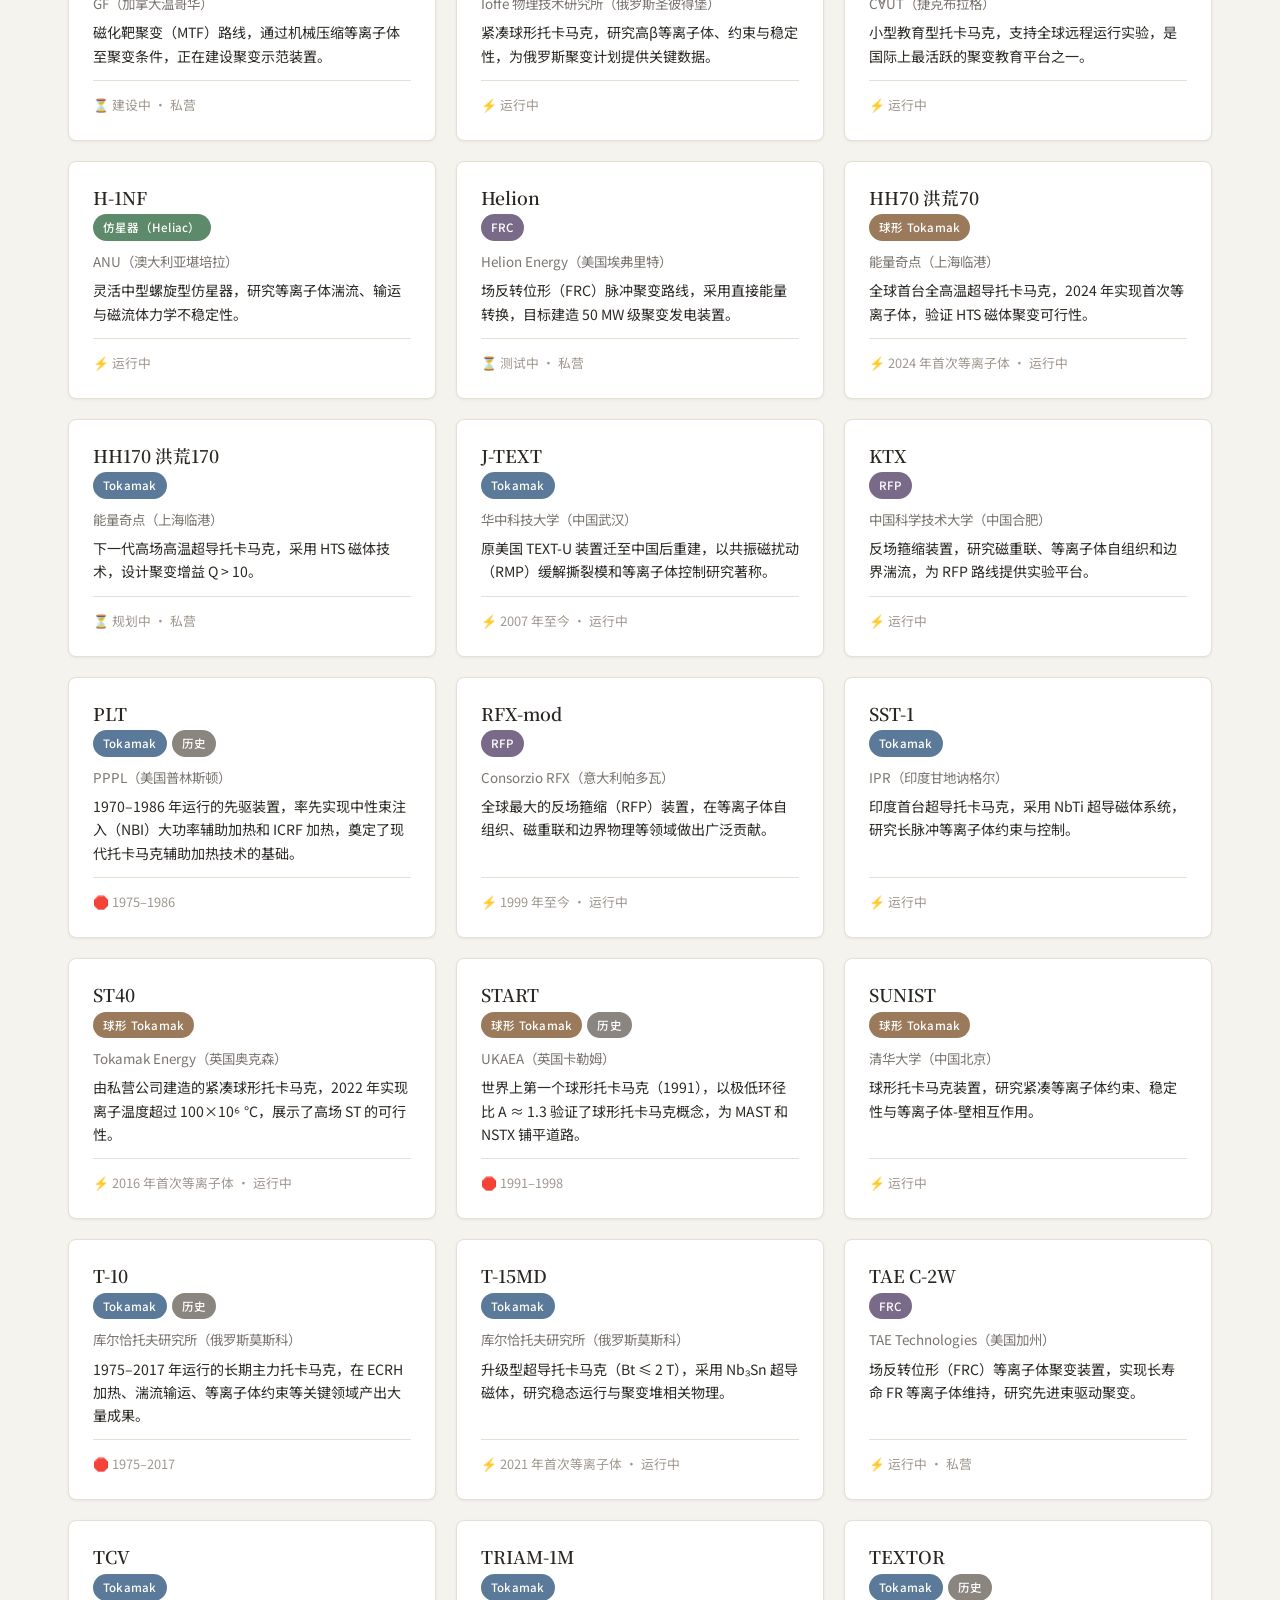
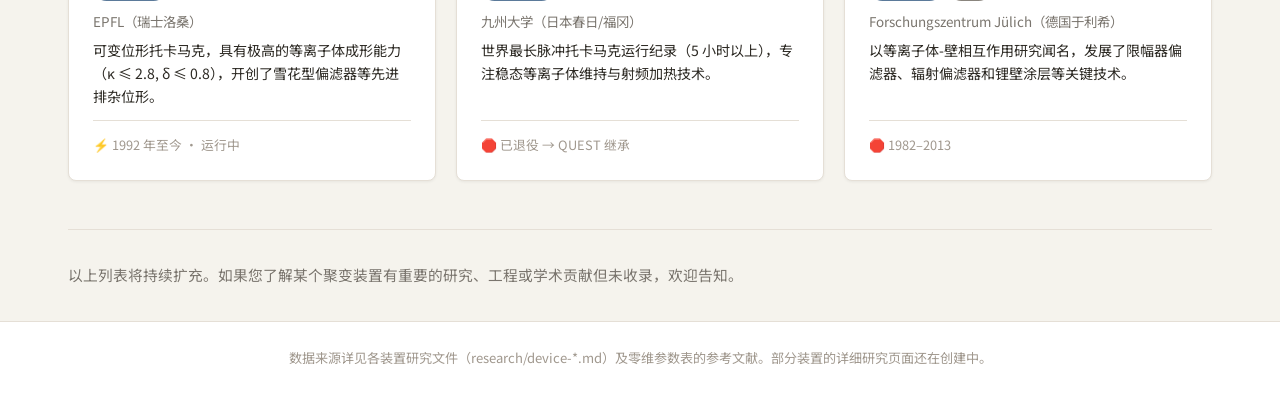
==== commit c663efb8: "HH70 改回 small" ====
--- a/index.html
+++ b/index.html
@@ -483,7 +483,7 @@
     {name:'ADITYA‑U',    lon:72.63, lat:23.20, href:'../research/device-aditya.md',org:'IPR, Gandhinagar',status:'active',size:'small'},
     {name:'SUNIST',      lon:116.33,lat:40.00, href:'../research/device-sunist.md',org:'Tsinghua, Beijing',status:'active',size:'small'},
     {name:'HH170 洪荒170',lon:121.92,lat:30.88, href:'../research/device-hh170.md', org:'能量奇点, 上海临港', status:'building',size:'medium'},
-    {name:'HH70 洪荒70', lon:121.92,lat:30.88, href:'../research/device-hh70.md',  org:'能量奇点, 上海临港', status:'active',  size:'medium'},
+    {name:'HH70 洪荒70', lon:121.92, lat:30.88, href:'../research/device-hh70.md',  org:'能量奇点, 上海临港', status:'active',  size:'small'},
     {name:'KTX',         lon:117.27,lat:31.84, href:'../research/device-ktx.md',   org:'USTC, Hefei',    status:'active',  size:'small'},
     {name:'H‑1NF',       lon:149.10,lat:-35.27,href:'../research/device-h1nf.md',  org:'ANU, Canberra',  status:'active',  size:'small'},
     {name:'TAE C‑2W',    lon:-117.66,lat:33.68,href:'../research/device-tae.md',   org:'TAE, Foothill Ranch',status:'active',size:'small'},
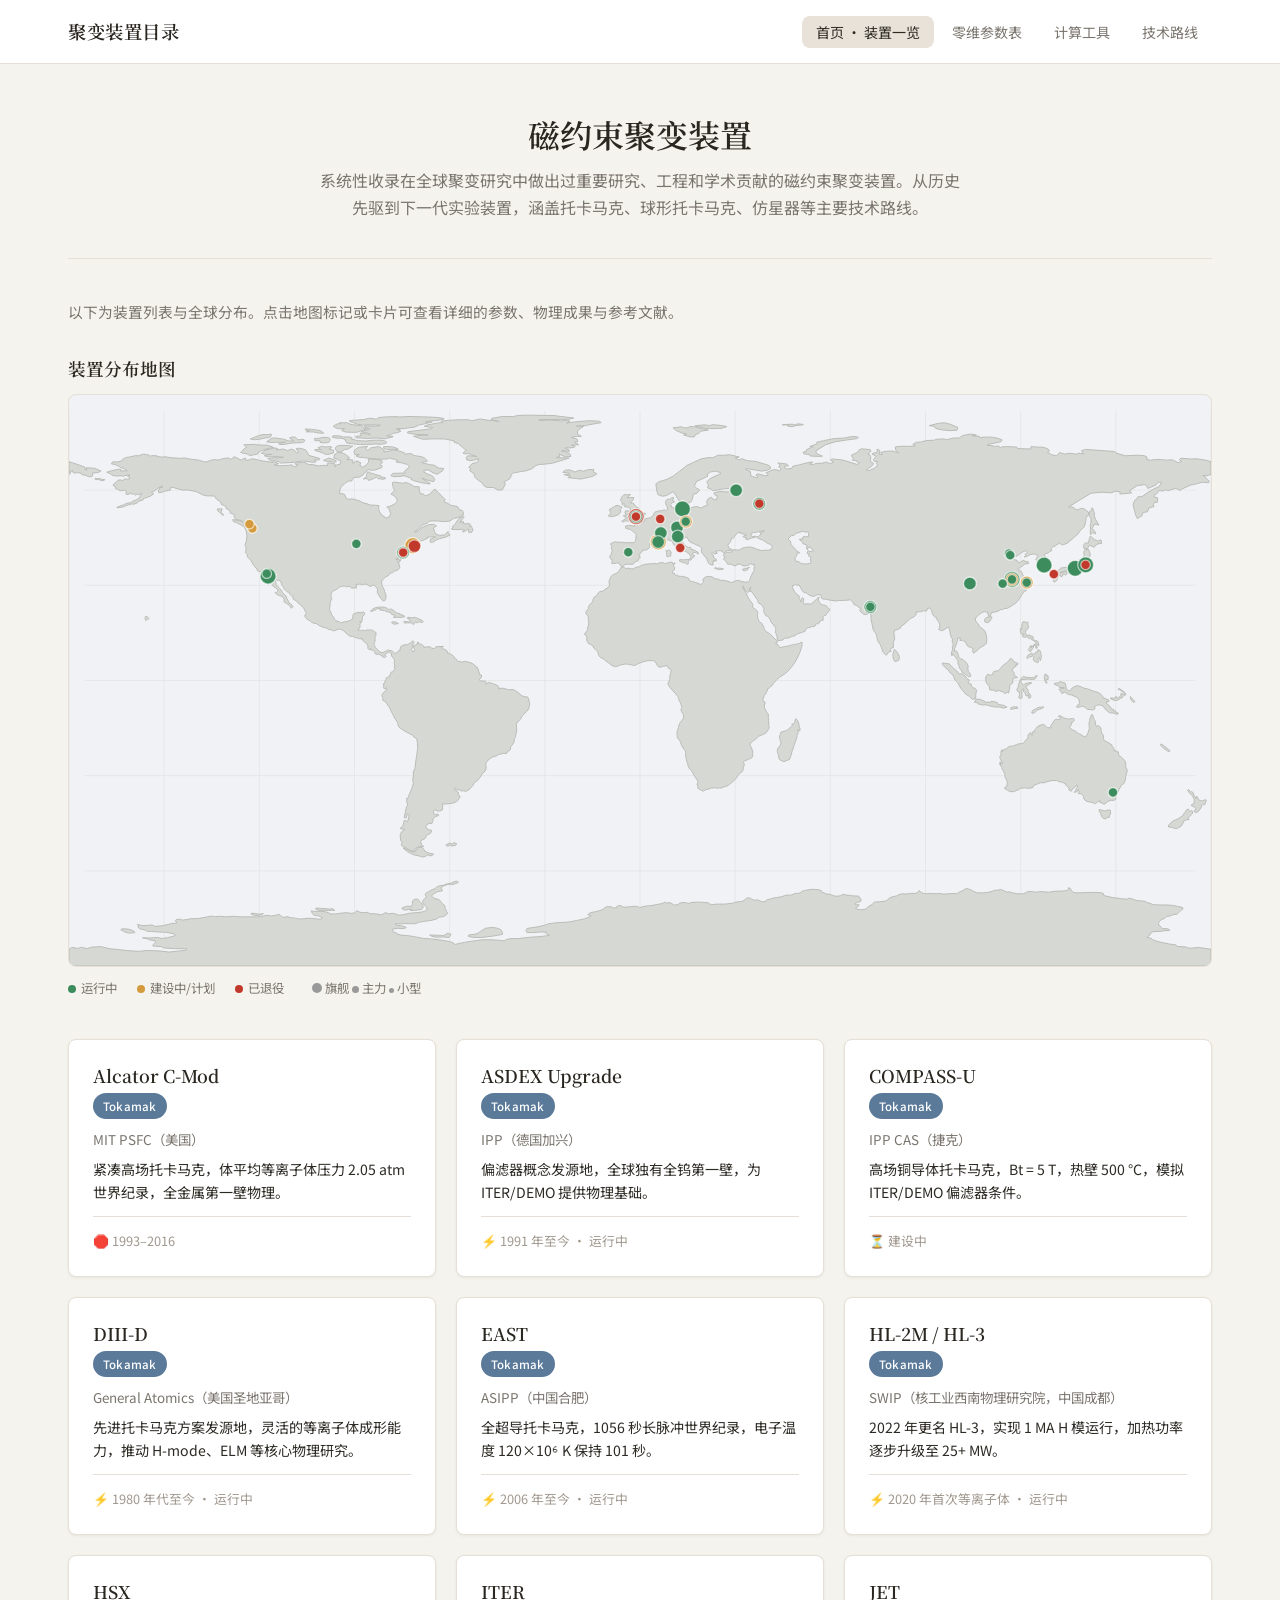
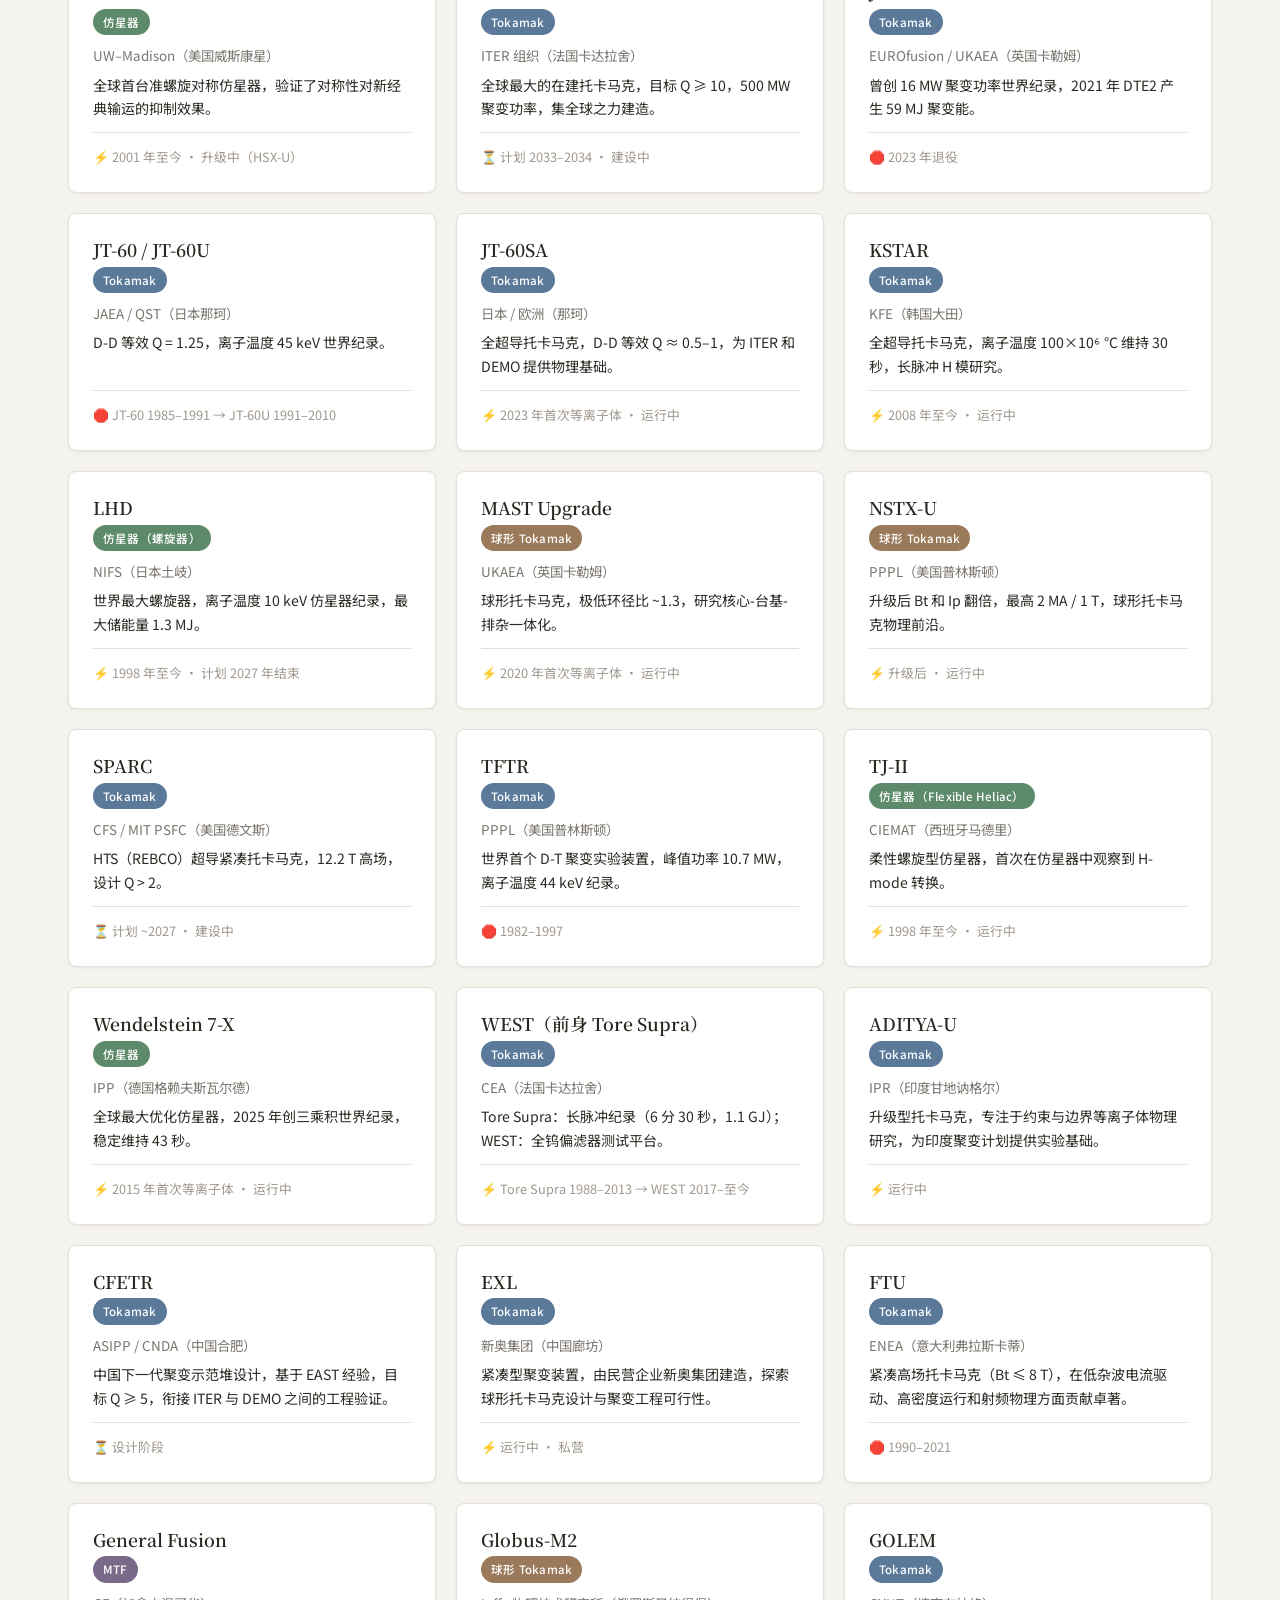
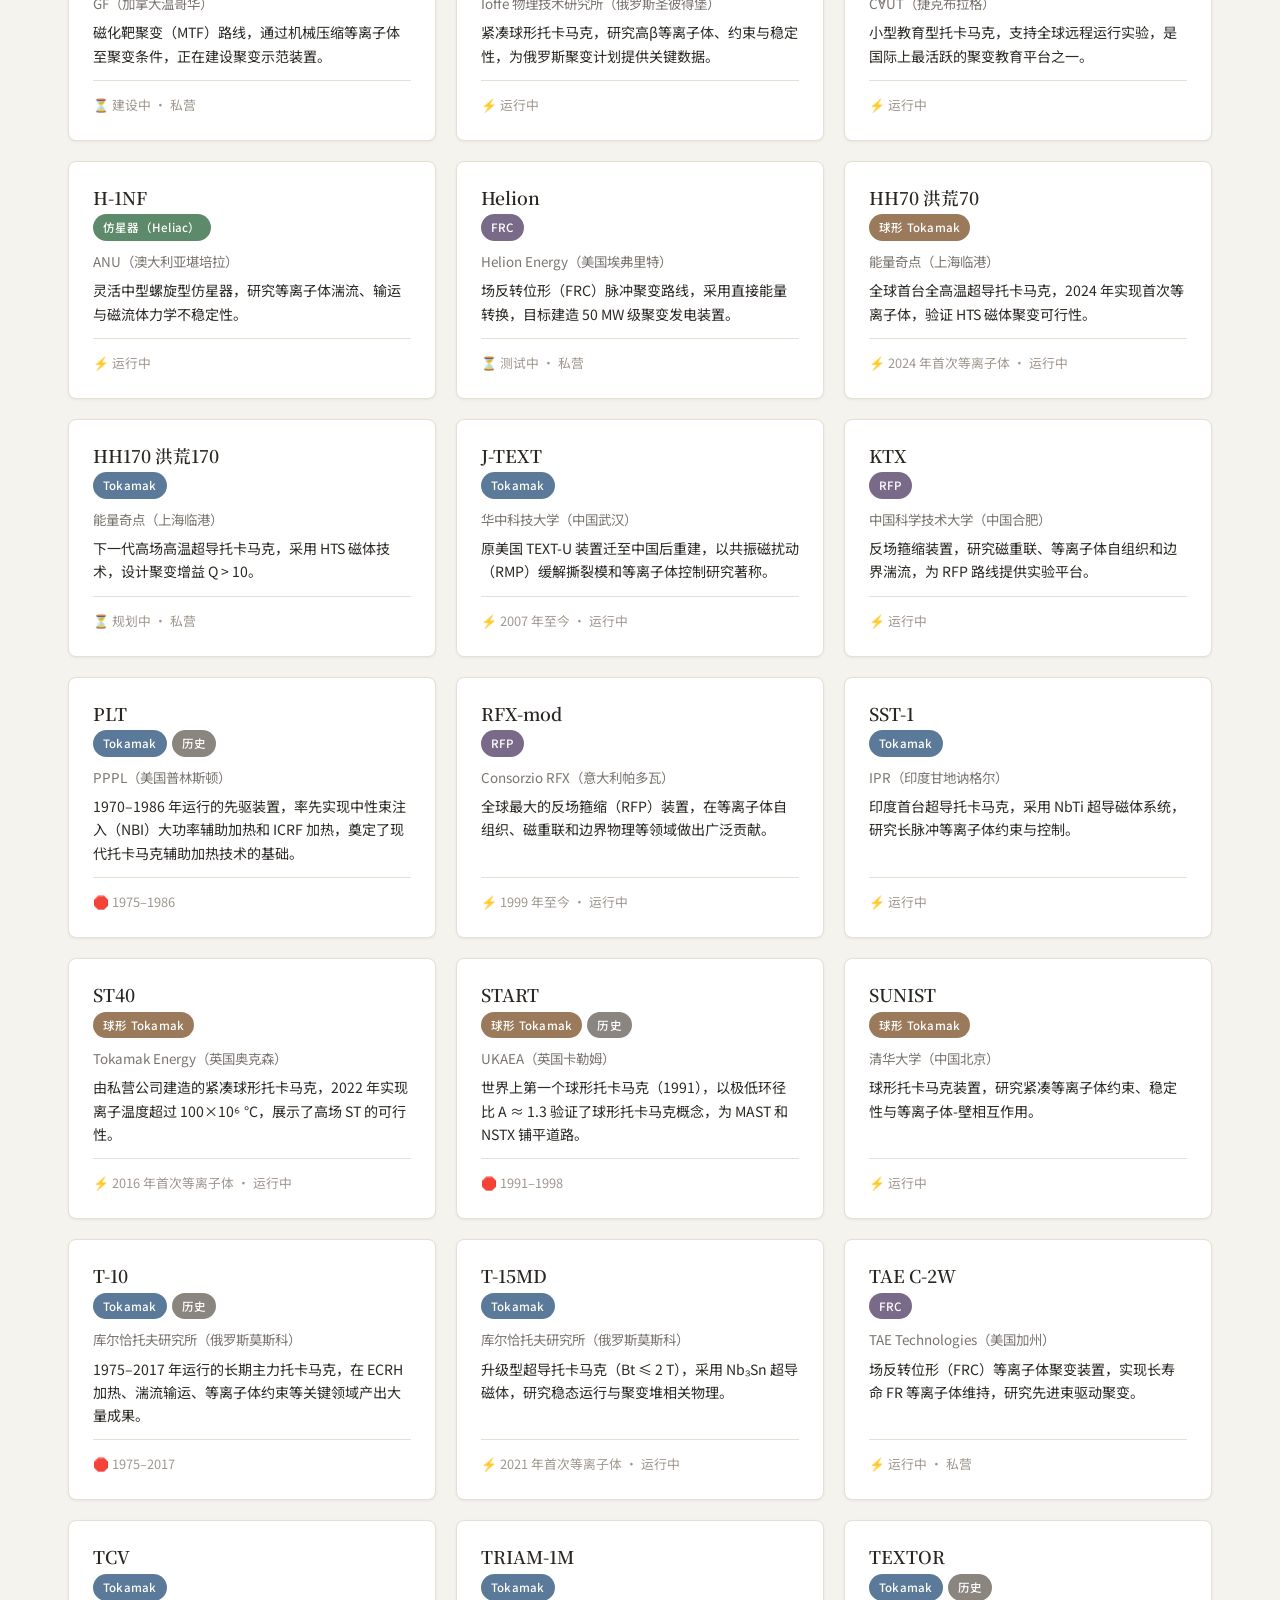
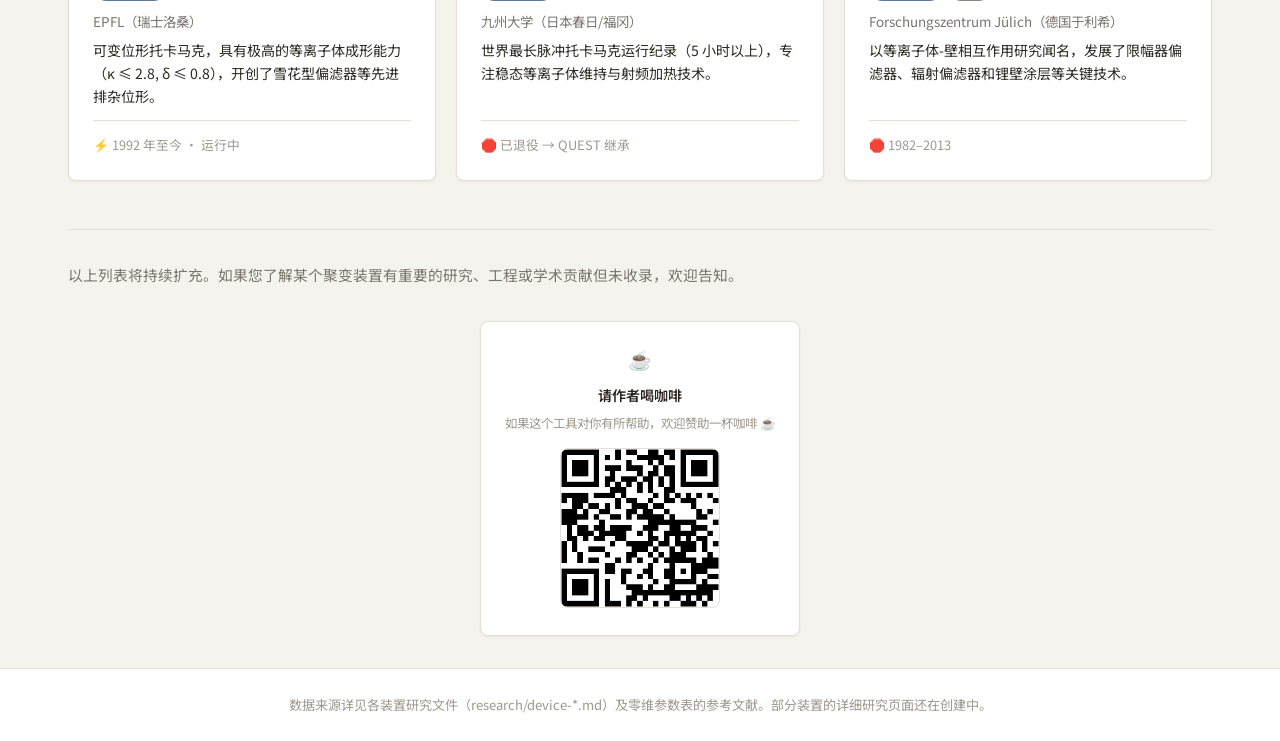
==== commit 0495e390: "添加「请作者喝咖啡」赞助卡片 - 装置列表底部新增赞助卡片 - 使用 images/coffee-qr.png 作为收款码 - 二维码不存在时自动隐藏并显示提示文字 - 替换 images/coffe" ====
--- a/index.html
+++ b/index.html
@@ -426,6 +426,19 @@
       <p>以上列表将持续扩充。如果您了解某个聚变装置有重要的研究、工程或学术贡献但未收录，欢迎告知。</p>
     </div>
 
+    <!-- ====== Sponsor ====== -->
+    <div style="margin: 32px auto; max-width: 320px; text-align: center; padding: 20px; background: var(--surface); border: 1px solid var(--border); border-radius: var(--radius); box-shadow: var(--shadow-sm);">
+      <div style="font-size: 1.2rem; margin-bottom: 6px;">☕</div>
+      <div style="font-size: 0.88rem; font-weight: 600; color: var(--heading); margin-bottom: 4px;">请作者喝咖啡</div>
+      <div style="font-size: 0.78rem; color: var(--text-tertiary); margin-bottom: 14px;">如果这个工具对你有所帮助，欢迎赞助一杯咖啡 ☕</div>
+      <!-- 把你的收款码保存为 images/coffee-qr.png 即可显示 -->
+      <img src="images/coffee-qr.png" alt="收款码" style="width: 160px; height: 160px; border-radius: 8px; border: 1px solid var(--border);"
+           onerror="this.style.display='none'; this.nextSibling.style.display='block';">
+      <div style="display:none; font-size:0.78rem; color:var(--text-tertiary); padding:20px;">
+        将收款码图片放在 <code style="background:var(--accent-subtle); padding:2px 6px; border-radius:3px;">images/coffee-qr.png</code>
+      </div>
+    </div>
+
   </main>
 
   <footer>
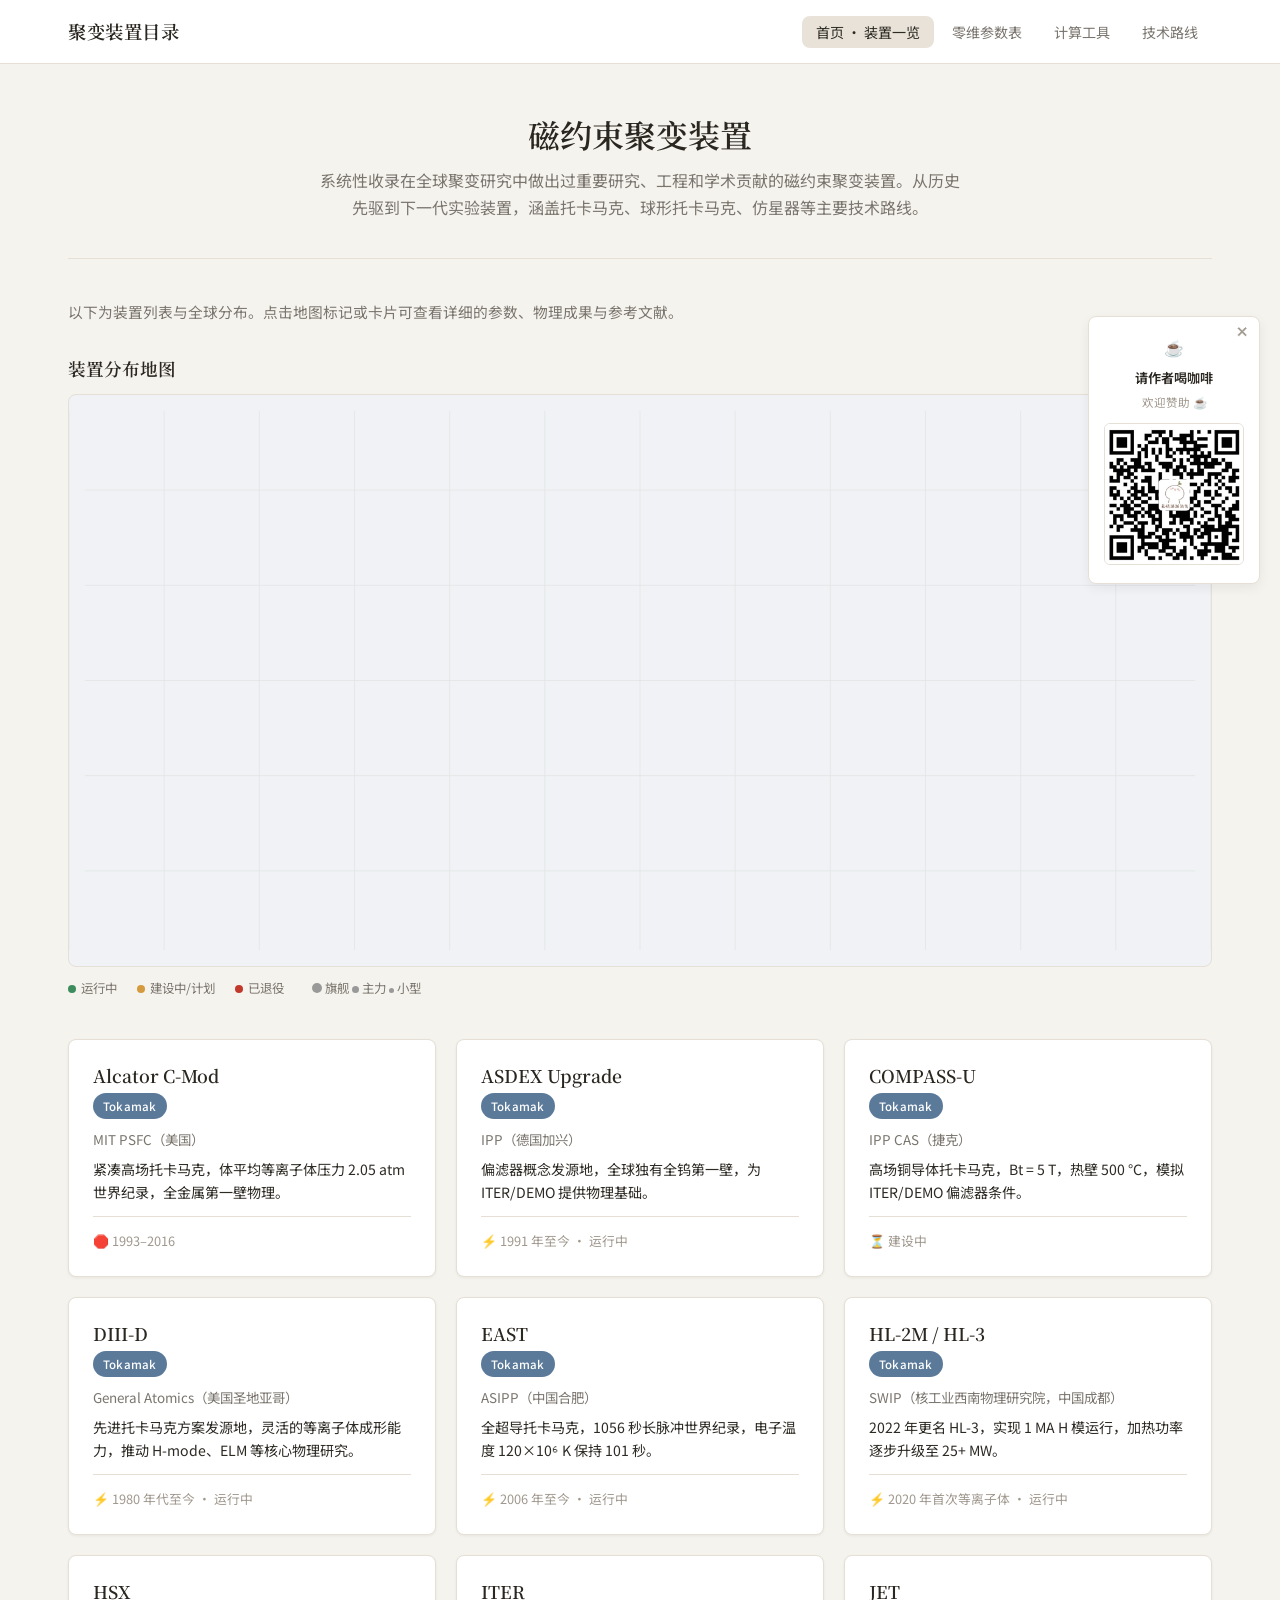
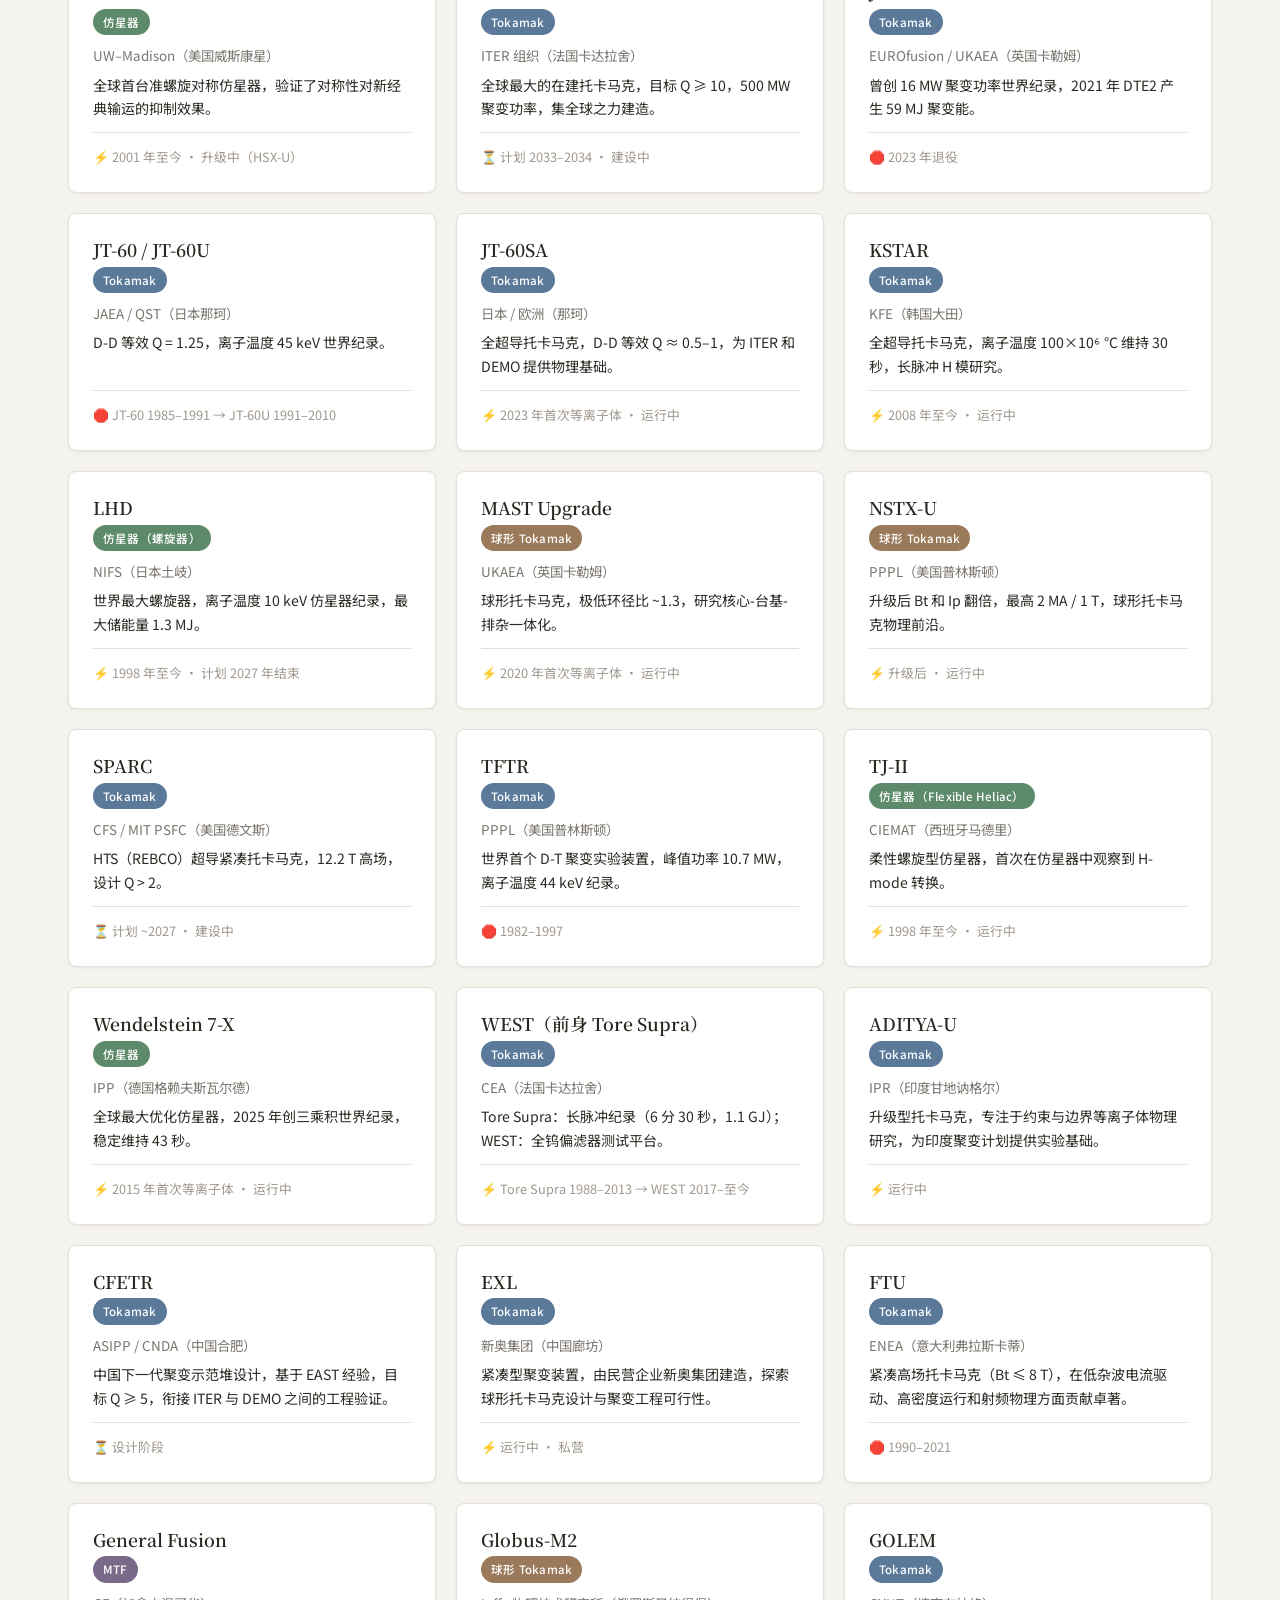
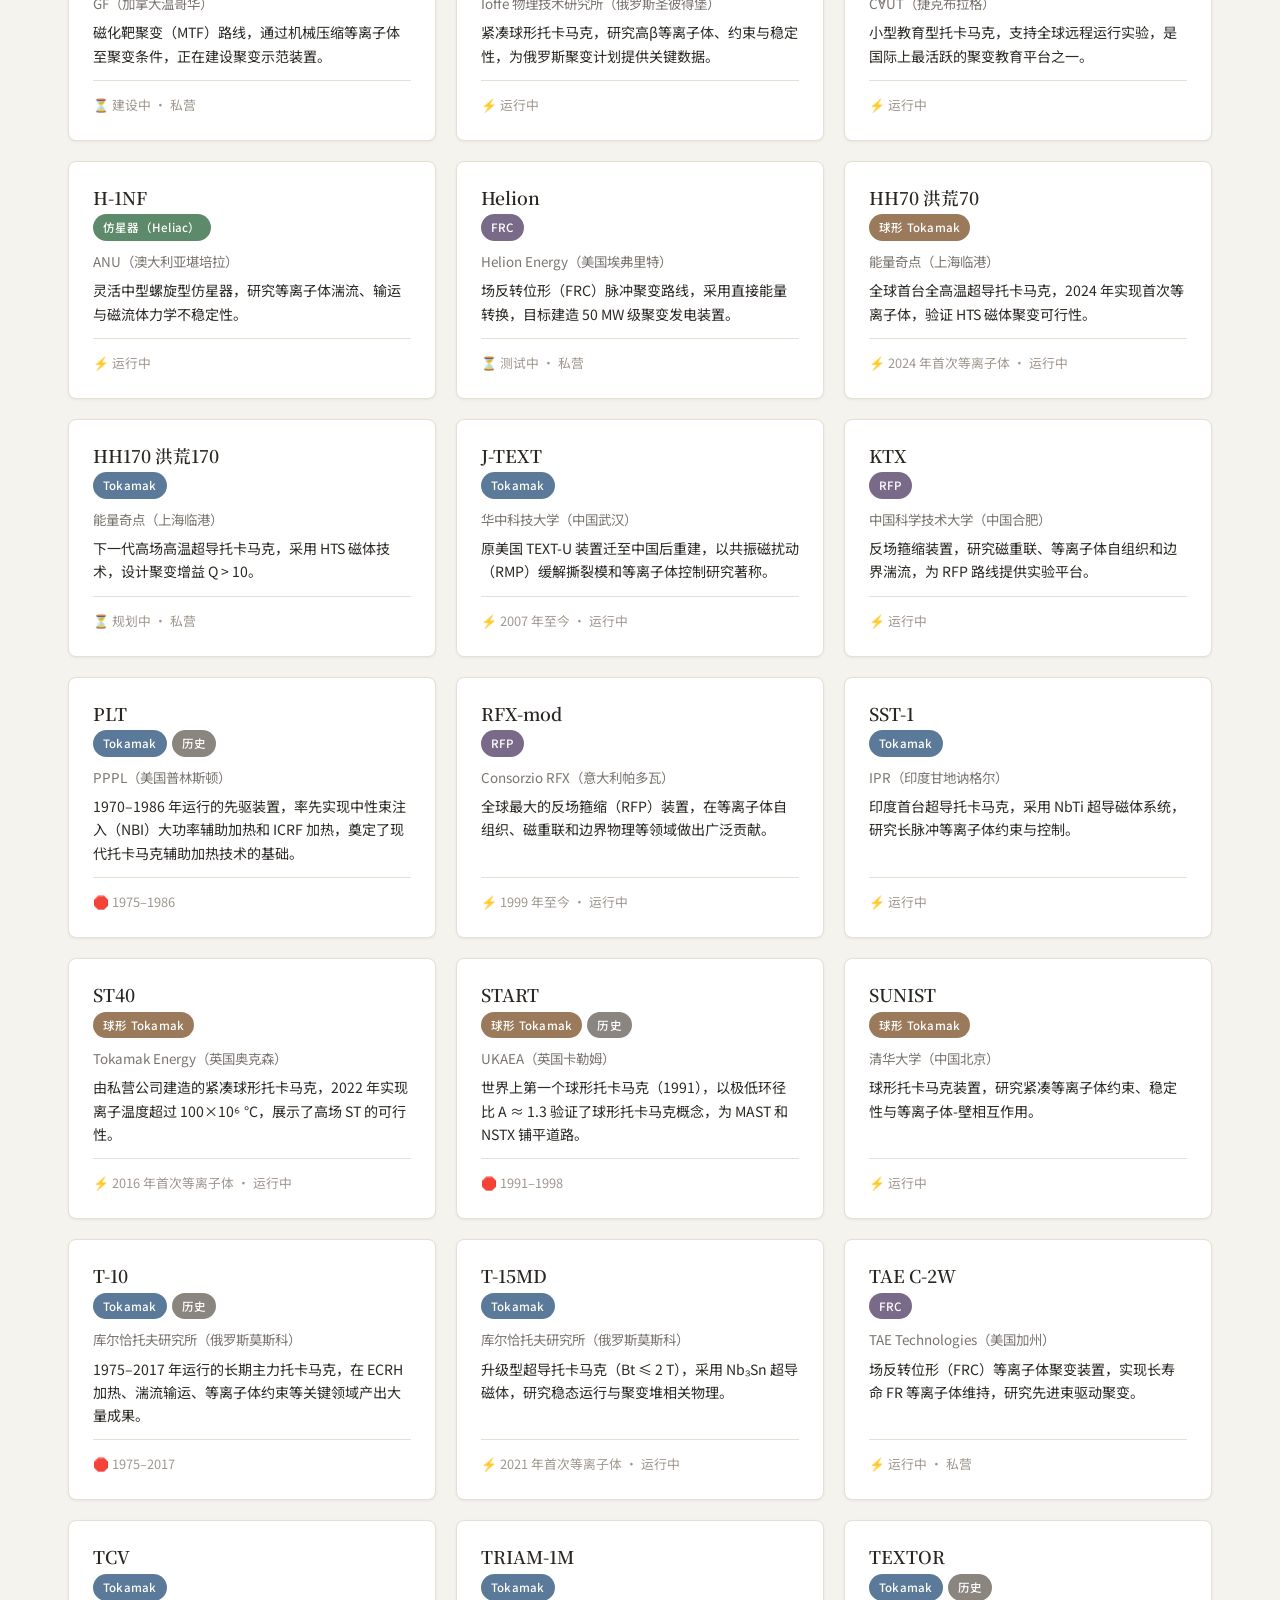
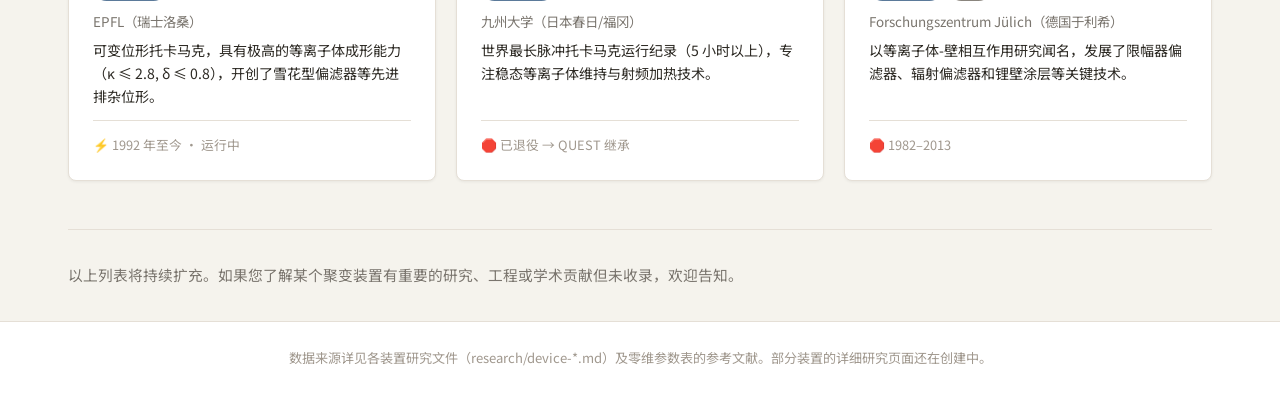
==== commit 5a9e20ca: "feat: 线圈电感工具新增名称和匝数编辑功能；二维码模块移到右侧固定" ====
--- a/index.html
+++ b/index.html
@@ -426,16 +426,16 @@
       <p>以上列表将持续扩充。如果您了解某个聚变装置有重要的研究、工程或学术贡献但未收录，欢迎告知。</p>
     </div>
 
-    <!-- ====== Sponsor ====== -->
-    <div style="margin: 32px auto; max-width: 320px; text-align: center; padding: 20px; background: var(--surface); border: 1px solid var(--border); border-radius: var(--radius); box-shadow: var(--shadow-sm);">
-      <div style="font-size: 1.2rem; margin-bottom: 6px;">☕</div>
-      <div style="font-size: 0.88rem; font-weight: 600; color: var(--heading); margin-bottom: 4px;">请作者喝咖啡</div>
-      <div style="font-size: 0.78rem; color: var(--text-tertiary); margin-bottom: 14px;">如果这个工具对你有所帮助，欢迎赞助一杯咖啡 ☕</div>
-      <!-- 把你的收款码保存为 images/coffee-qr.png 即可显示 -->
-      <img src="images/coffee-qr.png" alt="收款码" style="width: 160px; height: 160px; border-radius: 8px; border: 1px solid var(--border);"
+    <!-- ====== Sponsor (fixed right sidebar) ====== -->
+    <div class="sponsor-sidebar">
+      <button class="sponsor-close" onclick="this.parentElement.style.display='none'" title="关闭">✕</button>
+      <div style="font-size: 1rem; margin-bottom: 4px;">☕</div>
+      <div style="font-size: 0.82rem; font-weight: 600; color: var(--heading); margin-bottom: 3px;">请作者喝咖啡</div>
+      <div style="font-size: 0.72rem; color: var(--text-tertiary); margin-bottom: 10px;">欢迎赞助 ☕</div>
+      <img src="images/coffee-qr-cropped.png" alt="收款码" style="width: 140px; height: auto; border-radius: 6px; border: 1px solid var(--border); display: block;"
            onerror="this.style.display='none'; this.nextSibling.style.display='block';">
-      <div style="display:none; font-size:0.78rem; color:var(--text-tertiary); padding:20px;">
-        将收款码图片放在 <code style="background:var(--accent-subtle); padding:2px 6px; border-radius:3px;">images/coffee-qr.png</code>
+      <div style="display:none; font-size:0.72rem; color:var(--text-tertiary); padding:12px;">
+        将收款码图片放在 <code style="background:var(--accent-subtle); padding:2px 5px; border-radius:3px;">images/coffee-qr-cropped.png</code>
       </div>
     </div>
 
--- a/css/style.css
+++ b/css/style.css
@@ -554,6 +554,73 @@
   }
 }
 
+/* ---- Sponsor Sidebar (fixed right) ---- */
+.sponsor-sidebar {
+  position: fixed;
+  right: 20px;
+  top: 50%;
+  transform: translateY(-50%);
+  width: 172px;
+  text-align: center;
+  padding: 16px 14px 18px;
+  background: var(--surface);
+  border: 1px solid var(--border);
+  border-radius: var(--radius);
+  box-shadow: var(--shadow-md);
+  z-index: 999;
+}
+
+.sponsor-sidebar img {
+  display: block;
+  margin: 0 auto;
+}
+
+.sponsor-close {
+  position: absolute;
+  top: 4px;
+  right: 6px;
+  width: 22px;
+  height: 22px;
+  border: none;
+  background: transparent;
+  color: var(--text-tertiary);
+  font-size: 0.82rem;
+  cursor: pointer;
+  border-radius: 4px;
+  display: flex;
+  align-items: center;
+  justify-content: center;
+  transition: background 0.15s, color 0.15s;
+}
+
+.sponsor-close:hover {
+  background: var(--accent-subtle);
+  color: var(--text);
+}
+
+@media (max-width: 768px) {
+  .sponsor-sidebar {
+    position: fixed;
+    right: 10px;
+    bottom: 16px;
+    top: auto;
+    transform: none;
+    width: 140px;
+    padding: 12px 10px 14px;
+  }
+  .sponsor-sidebar img {
+    width: 110px !important;
+  }
+  .sponsor-sidebar .sponsor-close {
+    top: 2px;
+    right: 4px;
+  }
+}
+
+@media print {
+  .sponsor-sidebar { display: none; }
+}
+
 /* ---- Print ---- */
 @media print {
   header { position: static; }
